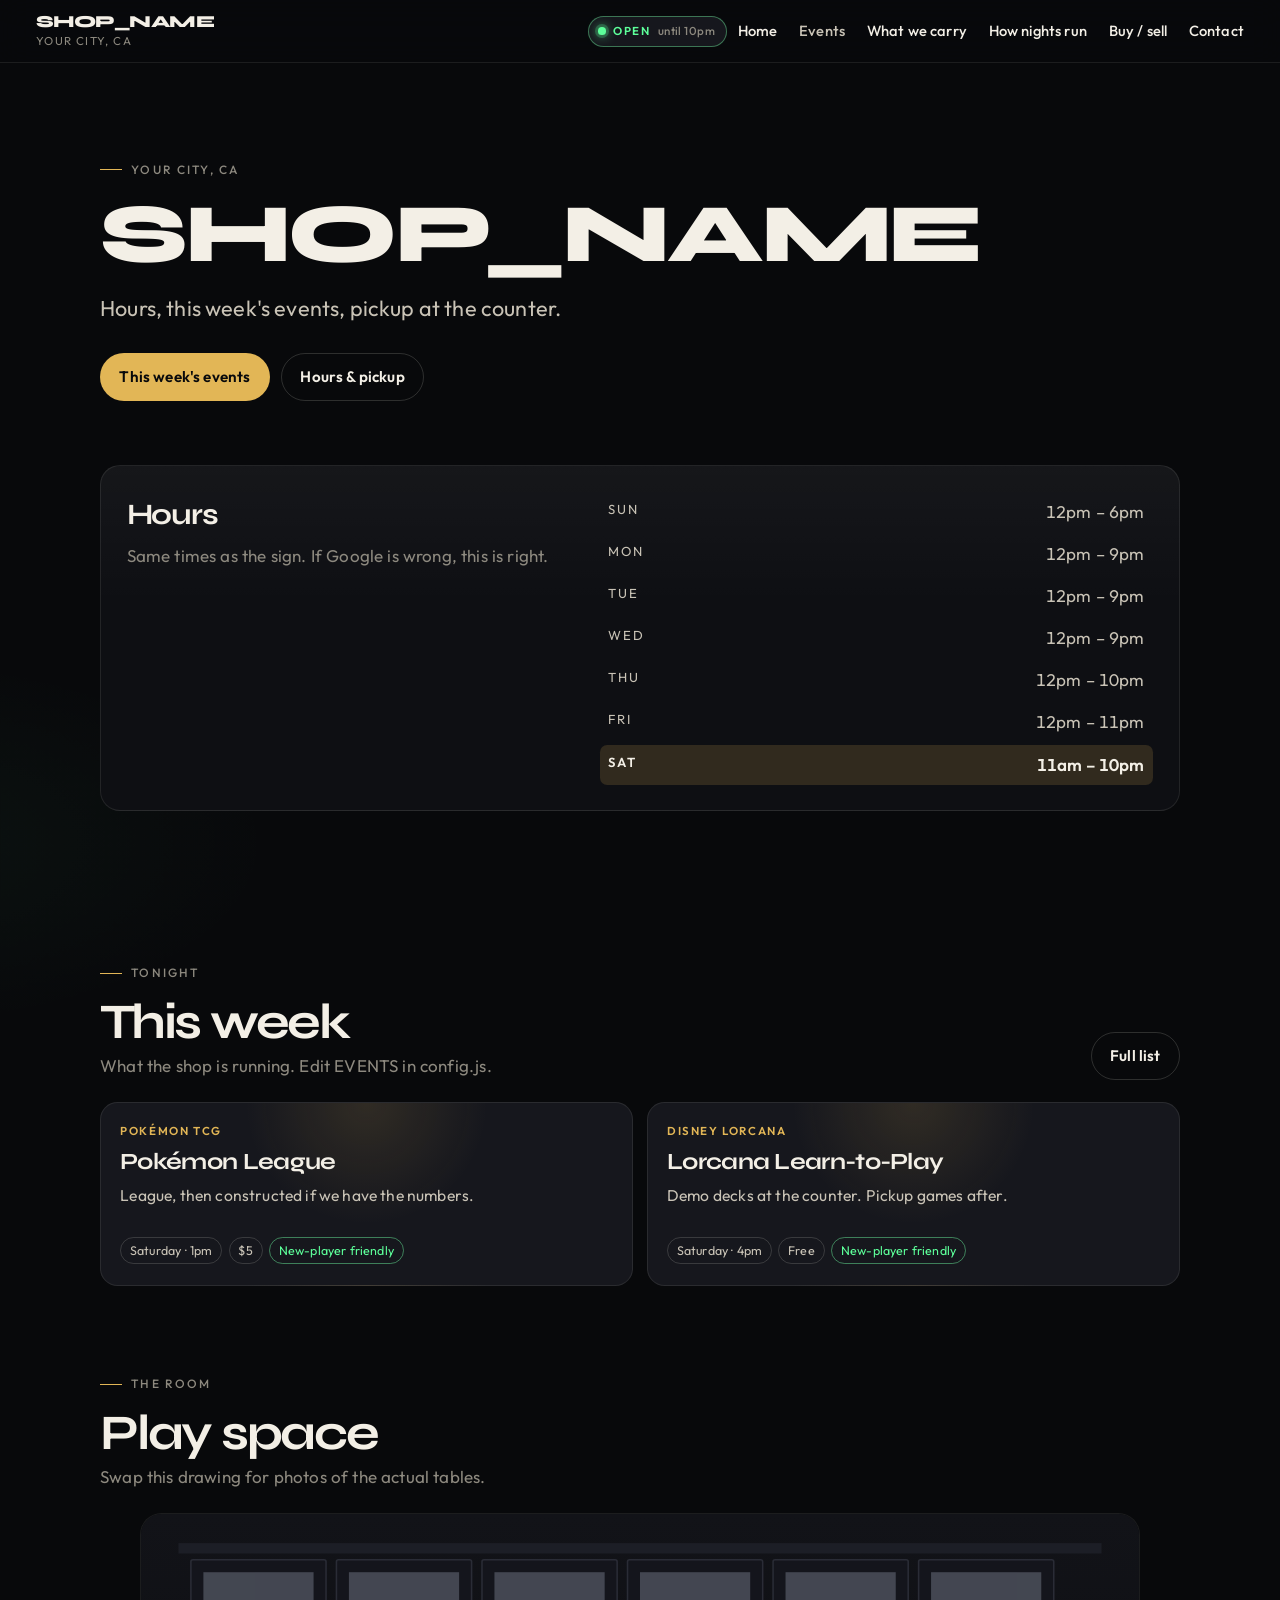
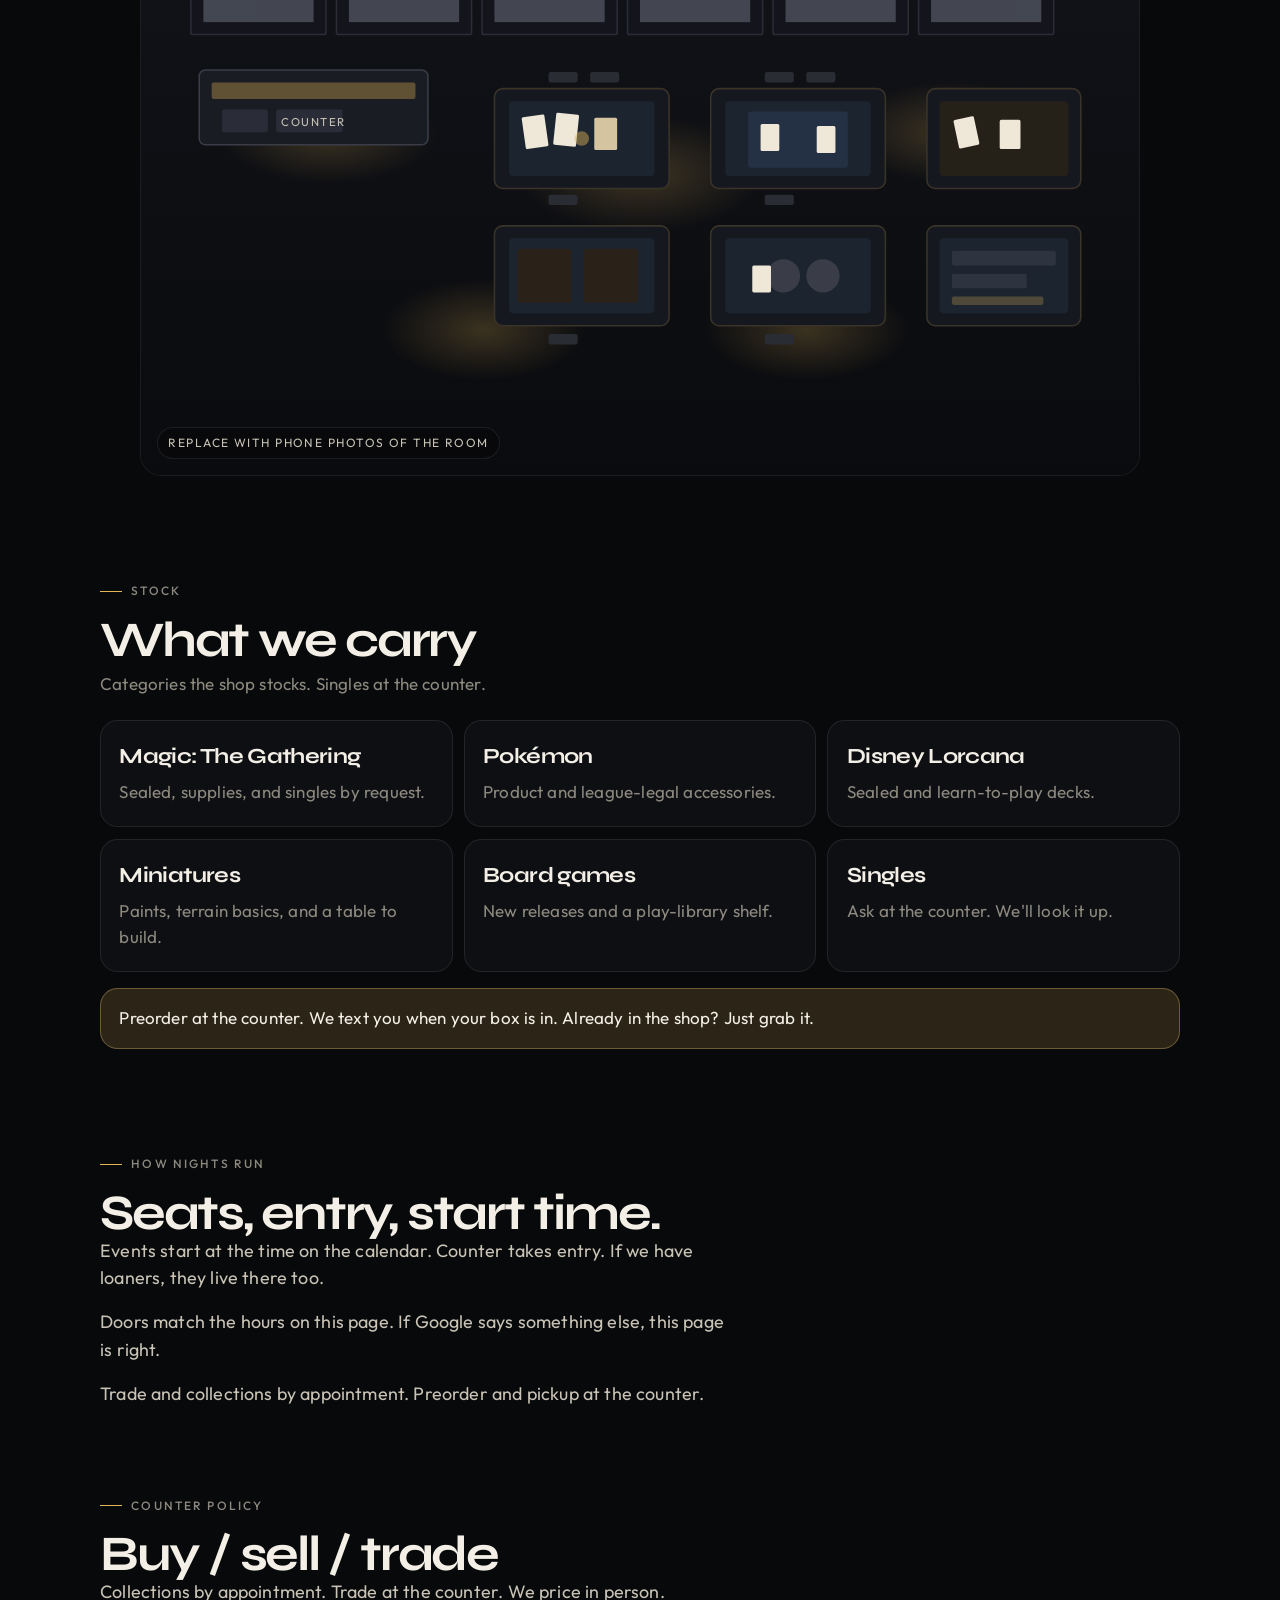
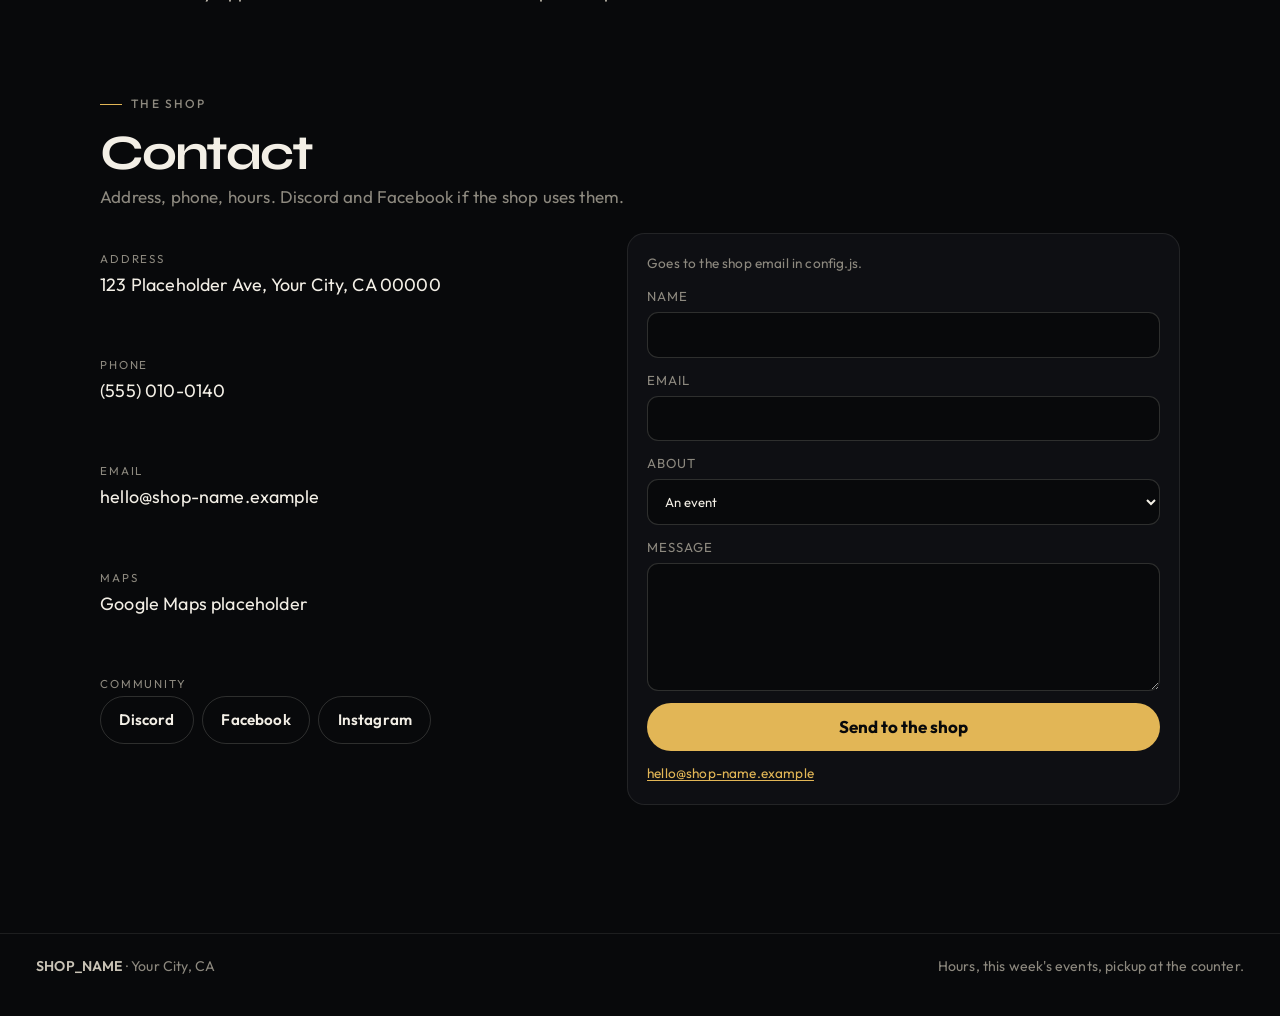
==== index.html @ a10a6f3a "Write the starter for the shop, not for players. Hours, calendar, counter, stock. Drop the welcome-t" ====
<!DOCTYPE html>
<html lang="en">
<head>
  <meta charset="utf-8">
  <meta name="viewport" content="width=device-width, initial-scale=1">
  <meta name="theme-color" content="#08090b">
  <meta name="color-scheme" content="dark">
  <title>SHOP_NAME · Your City, CA</title>
  <meta name="description" content="SHOP_NAME in Your City, CA. Hours, this week's events, pickup.">
  <meta property="og:title" content="SHOP_NAME — Your City, CA">
  <meta property="og:description" content="Hours, this week's events, pickup at the counter.">
  <link rel="icon" href="favicon.svg" type="image/svg+xml">
  <link rel="preconnect" href="https://fonts.googleapis.com">
  <link rel="preconnect" href="https://fonts.gstatic.com" crossorigin>
  <link href="https://fonts.googleapis.com/css2?family=Outfit:wght@400;500;600;700&family=Syne:wght@700;800&display=swap" rel="stylesheet">
  <link rel="stylesheet" href="styles.css">
</head>
<body>
  <a class="skip" href="#main">Skip to content</a>

  <header class="site-header">
    <a class="brand" href="index.html">
      <span class="brand-name" data-bind="SHOP_NAME">SHOP_NAME</span>
      <span class="brand-city" data-bind="CITY">Your City, CA</span>
    </a>
    <div class="header-tools">
      <span class="led" data-led role="status" aria-live="polite">
        <span class="led-dot" aria-hidden="true"></span>
        <span data-led-status>Hours</span>
        <span class="led-until" data-led-until></span>
      </span>
      <nav class="nav-desktop" data-nav aria-label="Primary">
        <a href="index.html">Home</a>
        <a href="events.html">Events</a>
        <a href="index.html#carry">What we carry</a>
        <a href="index.html#new">How nights run</a>
        <a href="index.html#trade">Buy / sell</a>
        <a href="index.html#contact">Contact</a>
      </nav>
      <button class="nav-toggle" type="button" data-nav-toggle aria-expanded="false" aria-controls="nav-drawer" aria-label="Open menu">
        <span></span><span></span><span></span>
      </button>
    </div>
  </header>

  <nav id="nav-drawer" class="nav-drawer" data-nav-drawer data-nav aria-label="Mobile">
    <a href="index.html">Home</a>
    <a href="events.html">Events</a>
    <a href="index.html#carry">What we carry</a>
    <a href="index.html#new">How nights run</a>
    <a href="index.html#trade">Buy / sell / trade</a>
    <a href="index.html#contact">Contact</a>
  </nav>

  <main id="main">
    <section class="hero">
      <p class="kicker"><span data-bind="CITY">Your City, CA</span></p>
      <h1 data-bind="SHOP_NAME">SHOP_NAME</h1>
      <p class="lede" data-bind="TAGLINE">Hours, this week's events, pickup at the counter.</p>
      <div class="hero-actions">
        <a class="btn btn-primary" href="events.html">This week's events</a>
        <a class="btn btn-ghost" href="#contact">Hours &amp; pickup</a>
      </div>
    </section>

    <section class="door" aria-labelledby="hours-heading">
      <div class="door-panel">
        <div>
          <h2 id="hours-heading">Hours</h2>
          <p>Same times as the sign. If Google is wrong, this is right.</p>
        </div>
        <ul class="hours-list" data-hours></ul>
      </div>
    </section>

    <section class="section" aria-labelledby="tonight-heading">
      <div class="section-head">
        <div>
          <p class="kicker" data-events-kicker>This week</p>
          <h2 id="tonight-heading">This week</h2>
          <p class="sub">What the shop is running. Edit EVENTS in config.js.</p>
        </div>
        <a class="btn btn-ghost" href="events.html">Full list</a>
      </div>
      <div class="cards" data-events-home><noscript><p class="empty-week">Turn on JavaScript to load hours, the OPEN light, and this week from config.js.</p></noscript></div>
    </section>

    <section class="section" aria-labelledby="room-heading">
      <div class="section-head">
        <div>
          <p class="kicker">The room</p>
          <h2 id="room-heading">Play space</h2>
          <p class="sub">Swap this drawing for photos of the actual tables.</p>
        </div>
      </div>
      <figure class="room">
        <svg viewBox="0 0 960 540" role="img" aria-labelledby="room-title room-desc">
          <title id="room-title">Play space — overhead of tables and the counter</title>
          <desc id="room-desc">A dark shop floor: a long counter, six play tables with mats, and warm ceiling cans. No people.</desc>
          <defs>
            <radialGradient id="can" cx="50%" cy="50%" r="50%">
              <stop offset="0%" stop-color="#e2b656" stop-opacity="0.22"/>
              <stop offset="70%" stop-color="#e2b656" stop-opacity="0"/>
            </radialGradient>
            <linearGradient id="floor" x1="0" y1="0" x2="0" y2="1">
              <stop offset="0%" stop-color="#121318"/>
              <stop offset="100%" stop-color="#0a0b0e"/>
            </linearGradient>
          </defs>
          <rect width="960" height="540" fill="url(#floor)"/>
          <!-- window wall -->
          <rect x="36" y="28" width="888" height="10" fill="#1c1e26"/>
          <g fill="#14151c" stroke="#2a2c36" stroke-width="1.5">
            <rect x="48" y="44" width="130" height="72" rx="2"/>
            <rect x="188" y="44" width="130" height="72" rx="2"/>
            <rect x="328" y="44" width="130" height="72" rx="2"/>
            <rect x="468" y="44" width="130" height="72" rx="2"/>
            <rect x="608" y="44" width="130" height="72" rx="2"/>
            <rect x="748" y="44" width="130" height="72" rx="2"/>
          </g>
          <g opacity="0.35">
            <rect x="60" y="56" width="106" height="48" fill="#9aa3b5"/>
            <rect x="200" y="56" width="106" height="48" fill="#9aa3b5"/>
            <rect x="340" y="56" width="106" height="48" fill="#9aa3b5"/>
            <rect x="480" y="56" width="106" height="48" fill="#9aa3b5"/>
            <rect x="620" y="56" width="106" height="48" fill="#9aa3b5"/>
            <rect x="760" y="56" width="106" height="48" fill="#9aa3b5"/>
          </g>
          <!-- ceiling cans -->
          <ellipse cx="180" cy="210" rx="150" ry="70" fill="url(#can)"/>
          <ellipse cx="480" cy="250" rx="170" ry="80" fill="url(#can)"/>
          <ellipse cx="780" cy="210" rx="150" ry="70" fill="url(#can)"/>
          <ellipse cx="330" cy="400" rx="140" ry="70" fill="url(#can)"/>
          <ellipse cx="640" cy="400" rx="140" ry="70" fill="url(#can)"/>
          <!-- counter -->
          <g>
            <rect x="56" y="150" width="220" height="72" rx="6" fill="#1a1c24" stroke="#3a3d48" stroke-width="1.5"/>
            <rect x="68" y="162" width="196" height="16" rx="2" fill="#e2b656" opacity="0.35"/>
            <rect x="78" y="188" width="44" height="22" rx="2" fill="#2a2d38"/>
            <rect x="130" y="188" width="64" height="22" rx="2" fill="#2a2d38"/>
            <text x="166" y="204" text-anchor="middle" fill="#c9c3b6" font-family="Outfit, sans-serif" font-size="11" letter-spacing="1.4">COUNTER</text>
          </g>
          <!-- tables -->
          <g id="tables">
            <g transform="translate(340,168)">
              <rect width="168" height="96" rx="8" fill="#161820" stroke="#3a3328" stroke-width="1.5"/>
              <rect x="14" y="12" width="140" height="72" rx="4" fill="#1c2430"/>
              <rect x="28" y="26" width="22" height="31" rx="1.5" fill="#efe8d8" transform="rotate(-8 39 41)"/>
              <rect x="58" y="24" width="22" height="31" rx="1.5" fill="#efe8d8" transform="rotate(6 69 39)"/>
              <rect x="96" y="28" width="22" height="31" rx="1.5" fill="#d4c4a0"/>
              <circle cx="84" cy="48" r="7" fill="#e2b656" opacity="0.45"/>
            </g>
            <g transform="translate(548,168)">
              <rect width="168" height="96" rx="8" fill="#161820" stroke="#3a3328" stroke-width="1.5"/>
              <rect x="14" y="12" width="140" height="72" rx="4" fill="#1c2430"/>
              <rect x="36" y="22" width="96" height="54" rx="3" fill="#243044"/>
              <rect x="48" y="34" width="18" height="26" rx="1.5" fill="#efe8d8"/>
              <rect x="102" y="36" width="18" height="26" rx="1.5" fill="#efe8d8"/>
            </g>
            <g transform="translate(756,168)">
              <rect width="148" height="96" rx="8" fill="#161820" stroke="#3a3328" stroke-width="1.5"/>
              <rect x="12" y="12" width="124" height="72" rx="4" fill="#252018"/>
              <rect x="28" y="28" width="20" height="28" rx="1.5" fill="#efe8d8" transform="rotate(-12 38 42)"/>
              <rect x="70" y="30" width="20" height="28" rx="1.5" fill="#efe8d8"/>
            </g>
            <g transform="translate(340,300)">
              <rect width="168" height="96" rx="8" fill="#161820" stroke="#3a3328" stroke-width="1.5"/>
              <rect x="14" y="12" width="140" height="72" rx="4" fill="#1c2430"/>
              <rect x="22" y="22" width="52" height="52" rx="3" fill="#2a2118"/>
              <rect x="86" y="22" width="52" height="52" rx="3" fill="#2a2118"/>
            </g>
            <g transform="translate(548,300)">
              <rect width="168" height="96" rx="8" fill="#161820" stroke="#3a3328" stroke-width="1.5"/>
              <rect x="14" y="12" width="140" height="72" rx="4" fill="#1c2430"/>
              <circle cx="70" cy="48" r="16" fill="#3a3d48"/>
              <circle cx="108" cy="48" r="16" fill="#3a3d48"/>
              <rect x="40" y="38" width="18" height="26" rx="1.5" fill="#efe8d8"/>
            </g>
            <g transform="translate(756,300)">
              <rect width="148" height="96" rx="8" fill="#161820" stroke="#3a3328" stroke-width="1.5"/>
              <rect x="12" y="12" width="124" height="72" rx="4" fill="#1c2430"/>
              <rect x="24" y="24" width="100" height="14" rx="2" fill="#2e3340"/>
              <rect x="24" y="46" width="72" height="14" rx="2" fill="#2e3340"/>
              <rect x="24" y="68" width="88" height="8" rx="2" fill="#e2b656" opacity="0.25"/>
            </g>
          </g>
          <!-- chairs as ticks -->
          <g fill="#2a2c34">
            <rect x="392" y="152" width="28" height="10" rx="2"/>
            <rect x="432" y="152" width="28" height="10" rx="2"/>
            <rect x="600" y="152" width="28" height="10" rx="2"/>
            <rect x="640" y="152" width="28" height="10" rx="2"/>
            <rect x="392" y="270" width="28" height="10" rx="2"/>
            <rect x="600" y="270" width="28" height="10" rx="2"/>
            <rect x="392" y="404" width="28" height="10" rx="2"/>
            <rect x="600" y="404" width="28" height="10" rx="2"/>
          </g>
        </svg>
        <figcaption class="room-caption">Replace with phone photos of the room</figcaption>
      </figure>
    </section>

    <section class="section" id="carry" aria-labelledby="carry-heading">
      <div class="section-head">
        <div>
          <p class="kicker">Stock</p>
          <h2 id="carry-heading">What we carry</h2>
          <p class="sub">Categories the shop stocks. Singles at the counter.</p>
        </div>
      </div>
      <div class="carry-grid" data-carry></div>
      <p class="note-banner" data-preorder></p>
    </section>

    <section class="section" id="new" aria-labelledby="new-heading" data-new-players>
      <p class="kicker" data-np-kicker>How nights run</p>
      <h2 id="new-heading" data-np-title>Seats, entry, start time.</h2>
      <div class="prose" data-np-body></div>
    </section>

    <section class="section" id="trade" aria-labelledby="trade-heading">
      <p class="kicker">Counter policy</p>
      <h2 id="trade-heading">Buy / sell / trade</h2>
      <div class="prose">
        <p data-policy></p>
      </div>
    </section>

    <section class="section" id="contact" aria-labelledby="contact-heading">
      <div class="section-head">
        <div>
          <p class="kicker">The shop</p>
          <h2 id="contact-heading">Contact</h2>
          <p class="sub">Address, phone, hours. Discord and Facebook if the shop uses them.</p>
        </div>
      </div>
      <div class="contact-grid">
        <dl class="vcard">
          <div>
            <dt>Address</dt>
            <dd>
              <a data-bind="ADDRESS" data-bind-href="MAPS_URL" href="https://www.google.com/maps/search/?api=1&query=Your+City+CA">123 Placeholder Ave, Your City, CA 00000</a>
            </dd>
          </div>
          <div>
            <dt>Phone</dt>
            <dd><a data-bind="PHONE" data-bind-href="PHONE" href="tel:+15550100140">(555) 010-0140</a></dd>
          </div>
          <div>
            <dt>Email</dt>
            <dd><a data-bind="EMAIL" data-bind-href="EMAIL" href="mailto:hello@shop-name.example">hello@shop-name.example</a></dd>
          </div>
          <div>
            <dt>Maps</dt>
            <dd><a data-bind-href="MAPS_URL" href="https://www.google.com/maps/search/?api=1&query=Your+City+CA">Google Maps placeholder</a></dd>
          </div>
          <div>
            <dt>Community</dt>
            <dd class="socials">
              <a class="btn btn-ghost" data-bind-href="DISCORD" href="https://discord.gg/your-invite">Discord</a>
              <a class="btn btn-ghost" data-bind-href="FACEBOOK" href="https://facebook.com/your-shop">Facebook</a>
              <a class="btn btn-ghost" data-bind-href="INSTAGRAM" href="https://instagram.com/your-shop">Instagram</a>
            </dd>
          </div>
        </dl>

        <form data-contact-form action="https://formsubmit.co/hello@shop-name.example" method="POST">
          <input type="hidden" name="_subject" value="Message for SHOP_NAME">
          <input type="hidden" name="_template" value="table">
          <input type="hidden" name="_captcha" value="false">
          <input type="hidden" name="_next" value="">
          <p class="form-hint">Goes to the shop email in config.js.</p>
          <label>
            Name
            <input type="text" name="name" autocomplete="name" required>
          </label>
          <label>
            Email
            <input type="email" name="email" autocomplete="email" required>
          </label>
          <label>
            About
            <select name="about">
              <option value="event">An event</option>
              <option value="pickup">Pickup / preorder</option>
              <option value="trade">Buy / sell / trade</option>
              <option value="other">Something else</option>
            </select>
          </label>
          <label>
            Message
            <textarea name="message" required></textarea>
          </label>
          <button type="submit">Send to the shop</button>
          <p class="form-hint"><a data-bind="EMAIL" data-bind-href="EMAIL" href="mailto:hello@shop-name.example">Or email directly</a></p>
        </form>
      </div>
    </section>
  </main>

  <footer class="site-footer">
    <span><strong data-bind="SHOP_NAME">SHOP_NAME</strong> · <span data-bind="CITY">Your City, CA</span></span>
    <span data-bind="TAGLINE">Hours, this week's events, pickup at the counter.</span>
  </footer>

  <script src="config.js"></script>
  <script src="effects.js"></script>
</body>
</html>
---- styles.css ----
/* SHOP_NAME starter — ink shop window, not a tavern, not a SaaS dashboard. */
:root {
  --ink: #08090b;
  --ink-2: #0e0f13;
  --ink-3: #16171d;
  --ink-4: #1e2028;
  --line: rgba(243, 239, 230, 0.09);
  --line-strong: rgba(243, 239, 230, 0.16);
  --paper: #f3efe6;
  --paper-dim: #c9c3b6;
  --muted: #8d897f;
  --brass: #e2b656;
  --brass-dim: rgba(226, 182, 86, 0.16);
  --open: #5dff9a;
  --closed: #ff6b6b;
  --space: clamp(1.15rem, 3.2vw, 2.25rem);
  --wide: 72rem;
  --radius: 1.1rem;
  --font-display: "Syne", "Avenir Next", "Segoe UI", sans-serif;
  --font-body: "Outfit", "Avenir Next", "Segoe UI", sans-serif;
  color-scheme: dark;
}

*,
*::before,
*::after { box-sizing: border-box; }

html {
  scroll-behavior: smooth;
  background: var(--ink);
  overflow-x: clip;
}

body {
  margin: 0;
  min-height: 100dvh;
  background:
    radial-gradient(1200px 500px at 80% -10%, rgba(226, 182, 86, 0.07), transparent 50%),
    radial-gradient(900px 420px at -10% 20%, rgba(93, 255, 154, 0.04), transparent 45%),
    var(--ink);
  color: var(--paper);
  font-family: var(--font-body);
  font-size: 1.0625rem;
  line-height: 1.55;
  letter-spacing: 0.01em;
  -webkit-font-smoothing: antialiased;
}

img, svg { max-width: 100%; display: block; }

a {
  color: var(--brass);
  text-underline-offset: 0.18em;
}

a:hover { color: var(--paper); }

:focus-visible {
  outline: 2px solid var(--brass);
  outline-offset: 3px;
}

.skip {
  position: absolute;
  left: 0.75rem;
  top: -4rem;
  z-index: 80;
  padding: 0.55rem 0.85rem;
  background: var(--brass);
  color: var(--ink);
  font-weight: 600;
  text-decoration: none;
  border-radius: 0.4rem;
}
.skip:focus { top: 0.75rem; }

/* —— chrome —— */
.site-header {
  position: sticky;
  top: 0;
  z-index: 40;
  display: flex;
  align-items: center;
  justify-content: space-between;
  gap: 0.75rem;
  padding: 0.7rem var(--space);
  background: color-mix(in srgb, var(--ink) 82%, transparent);
  backdrop-filter: blur(16px) saturate(1.2);
  border-bottom: 1px solid var(--line);
}

.brand {
  display: flex;
  flex-direction: column;
  gap: 0.05rem;
  text-decoration: none;
  color: var(--paper);
  min-width: 0;
}
.brand-name {
  font-family: var(--font-display);
  font-weight: 800;
  font-size: 1rem;
  letter-spacing: -0.03em;
  line-height: 1.1;
  white-space: nowrap;
  overflow: hidden;
  text-overflow: ellipsis;
  max-width: 46vw;
}
.brand-city {
  color: var(--muted);
  font-size: 0.72rem;
  letter-spacing: 0.12em;
  text-transform: uppercase;
}

.header-tools {
  display: flex;
  align-items: center;
  gap: 0.65rem;
}

.led {
  display: inline-flex;
  align-items: center;
  gap: 0.45rem;
  padding: 0.35rem 0.7rem 0.35rem 0.55rem;
  border: 1px solid var(--line-strong);
  border-radius: 999px;
  background: var(--ink-3);
  font-size: 0.72rem;
  font-weight: 600;
  letter-spacing: 0.14em;
  text-transform: uppercase;
  color: var(--paper-dim);
  white-space: nowrap;
}
.led-dot {
  width: 0.48rem;
  height: 0.48rem;
  border-radius: 50%;
  background: var(--muted);
  box-shadow: none;
}
.led.is-open { color: var(--open); border-color: color-mix(in srgb, var(--open) 35%, var(--line)); }
.led.is-open .led-dot {
  background: var(--open);
  box-shadow: 0 0 0 3px color-mix(in srgb, var(--open) 22%, transparent), 0 0 12px var(--open);
  animation: led-pulse 2.4s ease-in-out infinite;
}
@keyframes led-pulse {
  0%, 100% { opacity: 1; }
  50% { opacity: 0.55; }
}
.led.is-closed { color: var(--closed); }
.led.is-closed .led-dot {
  background: var(--closed);
  box-shadow: 0 0 0 3px color-mix(in srgb, var(--closed) 20%, transparent);
}
.led-until { color: var(--muted); letter-spacing: 0.04em; text-transform: none; font-weight: 500; }

.nav-toggle {
  width: 2.75rem;
  height: 2.75rem;
  border: 1px solid var(--line);
  border-radius: 0.7rem;
  background: var(--ink-3);
  color: var(--paper);
  cursor: pointer;
  display: flex;
  flex-direction: column;
  align-items: center;
  justify-content: center;
  gap: 5px;
}
.nav-toggle span {
  display: block;
  width: 1.1rem;
  height: 1.5px;
  background: currentColor;
}
.nav-toggle[aria-expanded="true"] span:nth-child(1) { transform: translateY(3.25px) rotate(45deg); }
.nav-toggle[aria-expanded="true"] span:nth-child(2) { opacity: 0; }
.nav-toggle[aria-expanded="true"] span:nth-child(3) { transform: translateY(-3.25px) rotate(-45deg); }
.nav-toggle span { transition: transform 0.2s ease, opacity 0.2s ease; }

.nav-drawer {
  position: fixed;
  inset: 0;
  z-index: 50;
  background: color-mix(in srgb, var(--ink) 96%, black);
  padding: 5.5rem var(--space) var(--space);
  display: none;
  flex-direction: column;
  gap: 0.15rem;
}
.nav-drawer.is-open { display: flex; }
.nav-drawer a {
  font-family: var(--font-display);
  font-size: clamp(1.8rem, 7vw, 3rem);
  font-weight: 800;
  letter-spacing: -0.04em;
  line-height: 1.15;
  color: var(--paper);
  text-decoration: none;
  padding: 0.35rem 0;
  min-height: 2.75rem;
}
.nav-drawer a[aria-current="page"],
.nav-drawer a:hover { color: var(--brass); }

.nav-desktop { display: none; }

@media (min-width: 920px) {
  .nav-toggle { display: none; }
  .nav-drawer { display: none !important; }
  .nav-desktop {
    display: flex;
    gap: 1.35rem;
    align-items: center;
  }
  .nav-desktop a {
    color: var(--paper-dim);
    text-decoration: none;
    font-size: 0.92rem;
    font-weight: 500;
    padding: 0.45rem 0;
    min-height: 2.5rem;
    display: inline-flex;
    align-items: center;
  }
  .nav-desktop a[aria-current="page"],
  .nav-desktop a:hover { color: var(--paper); }
  .brand-name { max-width: none; font-size: 1.05rem; }
}

/* —— layout —— */
main { padding-bottom: 4rem; }

.hero {
  padding: clamp(2.4rem, 8vw, 5.5rem) var(--space) clamp(2rem, 6vw, 4rem);
  max-width: var(--wide);
  margin: 0 auto;
}

.kicker {
  display: inline-flex;
  align-items: center;
  gap: 0.55rem;
  color: var(--muted);
  font-size: 0.75rem;
  letter-spacing: 0.18em;
  text-transform: uppercase;
  font-weight: 500;
  margin: 0 0 1rem;
}
.kicker::before {
  content: "";
  width: 1.4rem;
  height: 1px;
  background: var(--brass);
}

.hero h1 {
  font-family: var(--font-display);
  font-weight: 800;
  font-size: clamp(2.4rem, 8vw, 5.2rem);
  letter-spacing: -0.04em;
  line-height: 0.95;
  margin: 0 0 1.1rem;
  max-width: 100%;
  overflow-wrap: normal;
  word-break: keep-all;
  hyphens: none;
  text-wrap: balance;
}

.lede {
  max-width: 34rem;
  font-size: clamp(1.1rem, 2.4vw, 1.35rem);
  color: var(--paper-dim);
  margin: 0 0 1.75rem;
}

.hero-actions {
  display: flex;
  flex-wrap: wrap;
  gap: 0.7rem;
}

.btn {
  display: inline-flex;
  align-items: center;
  justify-content: center;
  min-height: 2.85rem;
  padding: 0.7rem 1.15rem;
  border-radius: 999px;
  text-decoration: none;
  font-weight: 600;
  font-size: 0.95rem;
  border: 1px solid transparent;
}
.btn-primary {
  background: var(--brass);
  color: var(--ink);
}
.btn-primary:hover { color: var(--ink); filter: brightness(1.06); }
.btn-ghost {
  background: transparent;
  color: var(--paper);
  border-color: var(--line-strong);
}
.btn-ghost:hover { border-color: var(--paper-dim); color: var(--paper); }

/* —— door hours —— */
.door {
  margin: 0 var(--space) clamp(2.5rem, 6vw, 4rem);
  max-width: var(--wide);
  margin-left: auto;
  margin-right: auto;
  padding: 0 var(--space);
}
.door-panel {
  border: 1px solid var(--line);
  border-radius: calc(var(--radius) + 0.15rem);
  background:
    linear-gradient(180deg, rgba(255,255,255,0.03), transparent 40%),
    var(--ink-2);
  padding: clamp(1.1rem, 3vw, 1.6rem);
  display: grid;
  gap: 1.25rem;
}
@media (min-width: 760px) {
  .door-panel { grid-template-columns: 0.9fr 1.1fr; align-items: start; }
}
.door h2 {
  font-family: var(--font-display);
  font-size: clamp(1.4rem, 3vw, 1.85rem);
  letter-spacing: -0.04em;
  margin: 0 0 0.35rem;
}
.door p { margin: 0; color: var(--muted); }

.hours-list {
  list-style: none;
  margin: 0;
  padding: 0;
  display: grid;
  gap: 0.15rem;
}
.hours-list li {
  display: flex;
  justify-content: space-between;
  gap: 1rem;
  padding: 0.42rem 0.55rem;
  border-radius: 0.45rem;
  font-variant-numeric: tabular-nums;
  color: var(--paper-dim);
}
.hours-list li.is-today {
  background: var(--brass-dim);
  color: var(--paper);
  font-weight: 600;
}
.hours-list .day {
  letter-spacing: 0.12em;
  text-transform: uppercase;
  font-size: 0.82rem;
}

/* —— sections —— */
.section {
  max-width: var(--wide);
  margin: 0 auto;
  padding: clamp(2.4rem, 7vw, 5rem) var(--space) 0;
}
.section-head {
  display: flex;
  flex-wrap: wrap;
  justify-content: space-between;
  align-items: end;
  gap: 0.8rem;
  margin-bottom: 1.4rem;
}
.section h2 {
  font-family: var(--font-display);
  font-size: clamp(1.85rem, 5vw, 3.1rem);
  letter-spacing: -0.045em;
  line-height: 0.95;
  margin: 0;
}
.section .sub {
  margin: 0.45rem 0 0;
  color: var(--muted);
  max-width: 36rem;
}

/* —— event cards —— */
.cards {
  display: grid;
  gap: 0.85rem;
}
@media (min-width: 700px) {
  .cards { grid-template-columns: repeat(2, 1fr); }
}
@media (min-width: 1080px) {
  .cards.cards-3 { grid-template-columns: repeat(3, 1fr); }
}

.card {
  --mx: 50%;
  --my: 0%;
  position: relative;
  isolation: isolate;
  background:
    radial-gradient(220px circle at var(--mx) var(--my), rgba(226, 182, 86, 0.13), transparent 55%),
    var(--ink-3);
  border: 1px solid var(--line);
  border-radius: var(--radius);
  padding: 1.2rem 1.2rem 1.3rem;
  min-height: 11.5rem;
  display: flex;
  flex-direction: column;
  gap: 0.55rem;
  text-decoration: none;
  color: inherit;
  transition: border-color 0.2s ease, transform 0.2s ease;
}
.card:hover { border-color: var(--line-strong); }
.card-game {
  font-size: 0.72rem;
  letter-spacing: 0.14em;
  text-transform: uppercase;
  color: var(--brass);
  font-weight: 600;
}
.card h3 {
  font-family: var(--font-display);
  font-size: 1.45rem;
  letter-spacing: -0.03em;
  line-height: 1.1;
  margin: 0;
}
.card p { margin: 0; color: var(--paper-dim); flex: 1; font-size: 0.98rem; }
.card-meta {
  display: flex;
  flex-wrap: wrap;
  gap: 0.4rem;
  margin-top: 0.35rem;
}
.pill {
  display: inline-flex;
  align-items: center;
  min-height: 1.7rem;
  padding: 0.15rem 0.55rem;
  border-radius: 999px;
  border: 1px solid var(--line-strong);
  font-size: 0.78rem;
  color: var(--paper-dim);
}
.pill-new {
  border-color: color-mix(in srgb, var(--open) 40%, var(--line));
  color: var(--open);
}

.empty-week {
  border: 1px dashed var(--line-strong);
  border-radius: var(--radius);
  padding: 1.4rem;
  color: var(--muted);
}

/* —— room / play space —— */
.room {
  margin-top: 0.4rem;
  border: 1px solid var(--line);
  border-radius: calc(var(--radius) + 0.25rem);
  overflow: hidden;
  background: #07080a;
  position: relative;
}
.room svg { width: 100%; height: auto; }
.room-caption {
  position: absolute;
  left: 1rem;
  bottom: 1rem;
  margin: 0;
  padding: 0.35rem 0.65rem;
  background: color-mix(in srgb, var(--ink) 75%, transparent);
  border: 1px solid var(--line);
  border-radius: 999px;
  font-size: 0.75rem;
  letter-spacing: 0.12em;
  text-transform: uppercase;
  color: var(--paper-dim);
}

/* —— carry —— */
.carry-grid {
  display: grid;
  gap: 0.7rem;
}
@media (min-width: 640px) {
  .carry-grid { grid-template-columns: repeat(2, 1fr); }
}
@media (min-width: 980px) {
  .carry-grid { grid-template-columns: repeat(3, 1fr); }
}
.carry-item {
  padding: 1.2rem 1.15rem 1.3rem;
  background: var(--ink-2);
  border: 1px solid var(--line);
  border-radius: var(--radius);
}
.carry-item h3 {
  font-family: var(--font-display);
  font-size: 1.35rem;
  letter-spacing: -0.03em;
  margin: 0 0 0.35rem;
}
.carry-item p { margin: 0; color: var(--muted); }
.note-banner {
  margin-top: 1rem;
  padding: 1rem 1.15rem;
  border-radius: var(--radius);
  background: var(--brass-dim);
  border: 1px solid color-mix(in srgb, var(--brass) 28%, var(--line));
  color: var(--paper);
}

/* —— prose blocks —— */
.prose {
  max-width: 40rem;
  font-size: 1.12rem;
  color: var(--paper-dim);
}
.prose p { margin: 0 0 1rem; }
.prose p:last-child { margin-bottom: 0; }

/* —— contact —— */
.contact-grid {
  display: grid;
  gap: 1.5rem;
}
@media (min-width: 860px) {
  .contact-grid { grid-template-columns: 1fr 1.1fr; }
}
.vcard {
  display: grid;
  gap: 0.85rem;
}
.vcard > div { min-width: 0; }
.vcard a { color: var(--paper); text-decoration: none; }
.vcard a:hover { color: var(--brass); }
.vcard dt {
  font-size: 0.72rem;
  letter-spacing: 0.16em;
  text-transform: uppercase;
  color: var(--muted);
  margin-bottom: 0.2rem;
}
.vcard dd { margin: 0; font-size: 1.12rem; }
.socials {
  display: flex;
  flex-wrap: wrap;
  gap: 0.5rem;
  margin-top: 0.3rem;
}

form {
  display: grid;
  gap: 0.75rem;
  padding: 1.2rem;
  border: 1px solid var(--line);
  border-radius: var(--radius);
  background: var(--ink-2);
}
label {
  display: grid;
  gap: 0.35rem;
  font-size: 0.82rem;
  letter-spacing: 0.08em;
  text-transform: uppercase;
  color: var(--muted);
}
input, textarea, select, button {
  font: inherit;
  letter-spacing: 0;
  text-transform: none;
}
input, textarea, select {
  width: 100%;
  min-height: 2.85rem;
  padding: 0.65rem 0.8rem;
  border-radius: 0.7rem;
  border: 1px solid var(--line-strong);
  background: var(--ink);
  color: var(--paper);
}
textarea { min-height: 8rem; resize: vertical; }
form button {
  cursor: pointer;
  min-height: 2.85rem;
  border: 0;
  border-radius: 999px;
  background: var(--brass);
  color: var(--ink);
  font-weight: 700;
  padding: 0.7rem 1.1rem;
}
form button:hover { filter: brightness(1.06); }
.form-hint { margin: 0; color: var(--muted); font-size: 0.85rem; }

.site-footer {
  margin-top: 4rem;
  padding: 1.4rem var(--space) 2.4rem;
  border-top: 1px solid var(--line);
  color: var(--muted);
  font-size: 0.88rem;
  display: flex;
  flex-wrap: wrap;
  justify-content: space-between;
  gap: 0.6rem;
}
.site-footer strong { color: var(--paper-dim); font-weight: 600; }

.page-hero {
  padding-top: clamp(2rem, 6vw, 3.4rem);
}

@media (prefers-reduced-motion: reduce) {
  html { scroll-behavior: auto; }
  .nav-toggle span { transition: none; }
  .card {
    background: var(--ink-3);
    transition: none;
  }
  .led.is-open .led-dot { box-shadow: 0 0 0 3px color-mix(in srgb, var(--open) 22%, transparent); animation: none; }
}

@media (max-width: 560px) {
  .led-until { display: none; }
}

@media (pointer: coarse) {
  .card { background: var(--ink-3); }
}
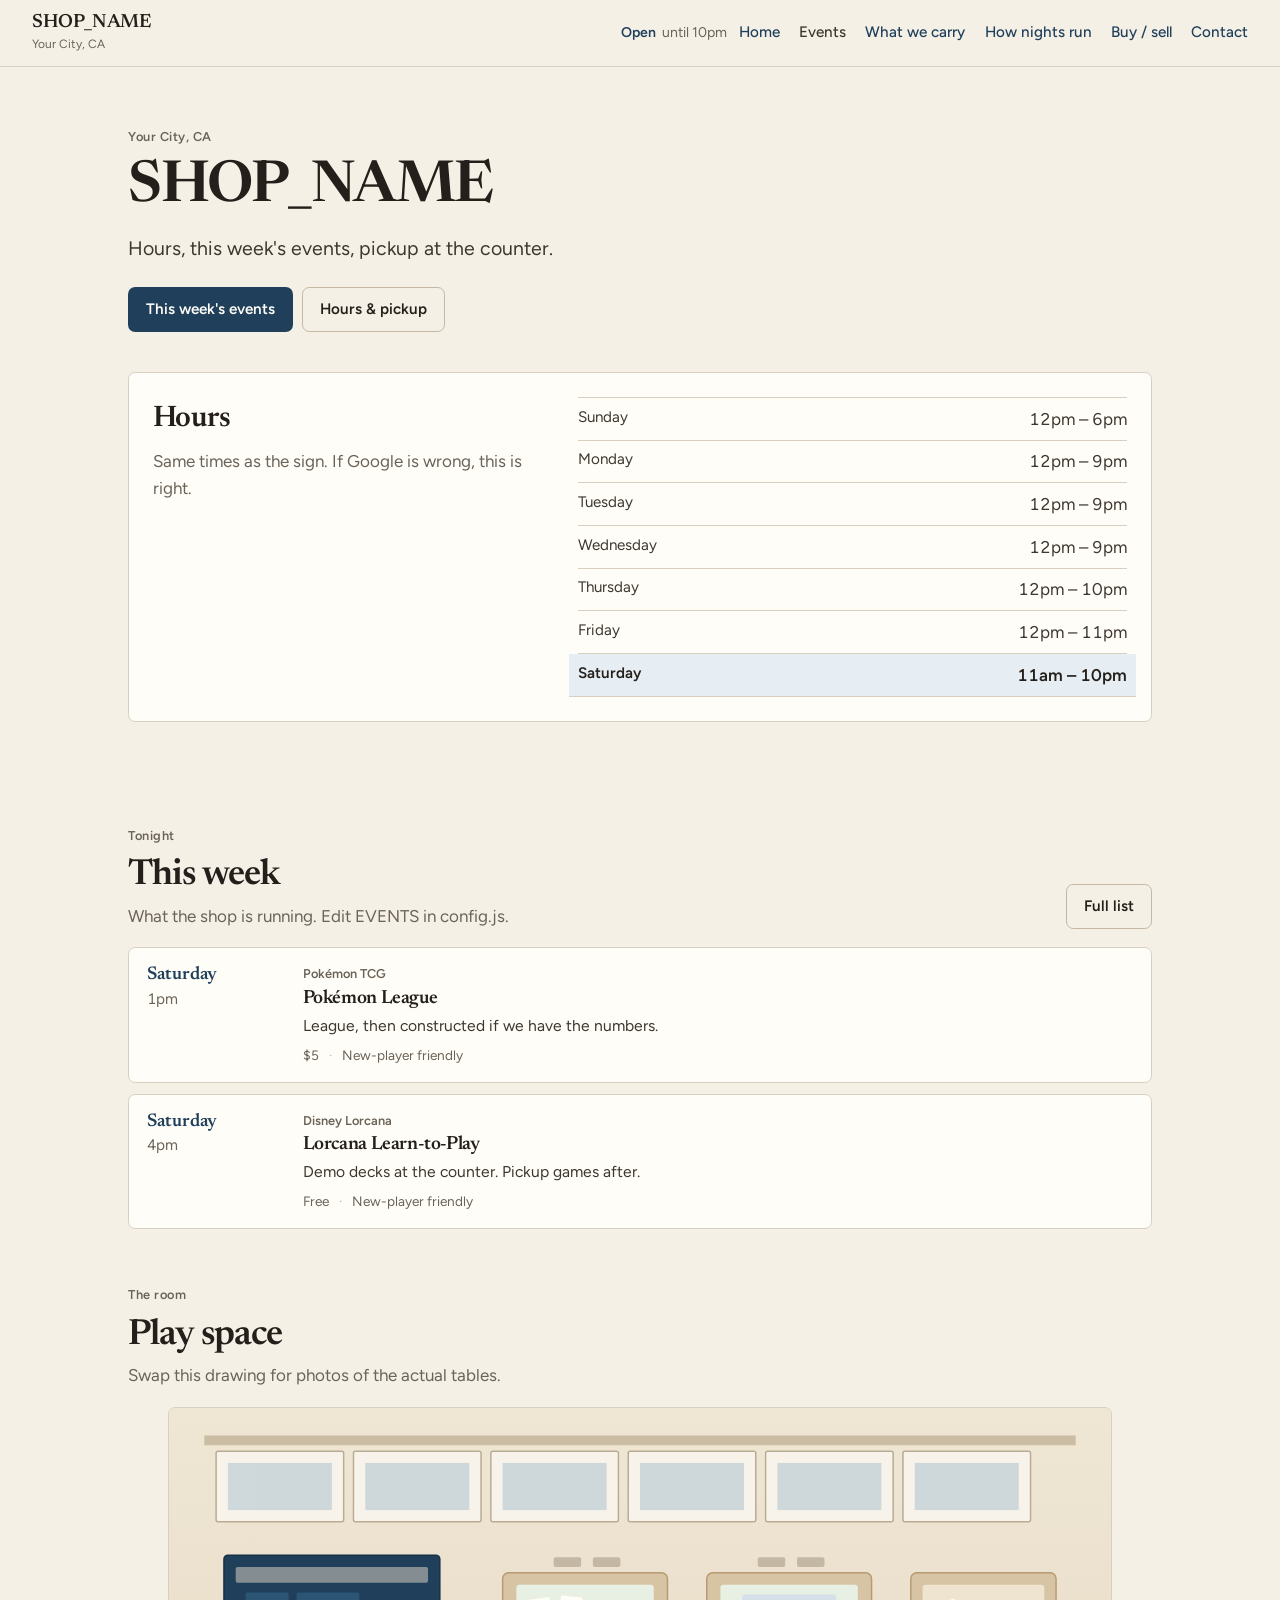
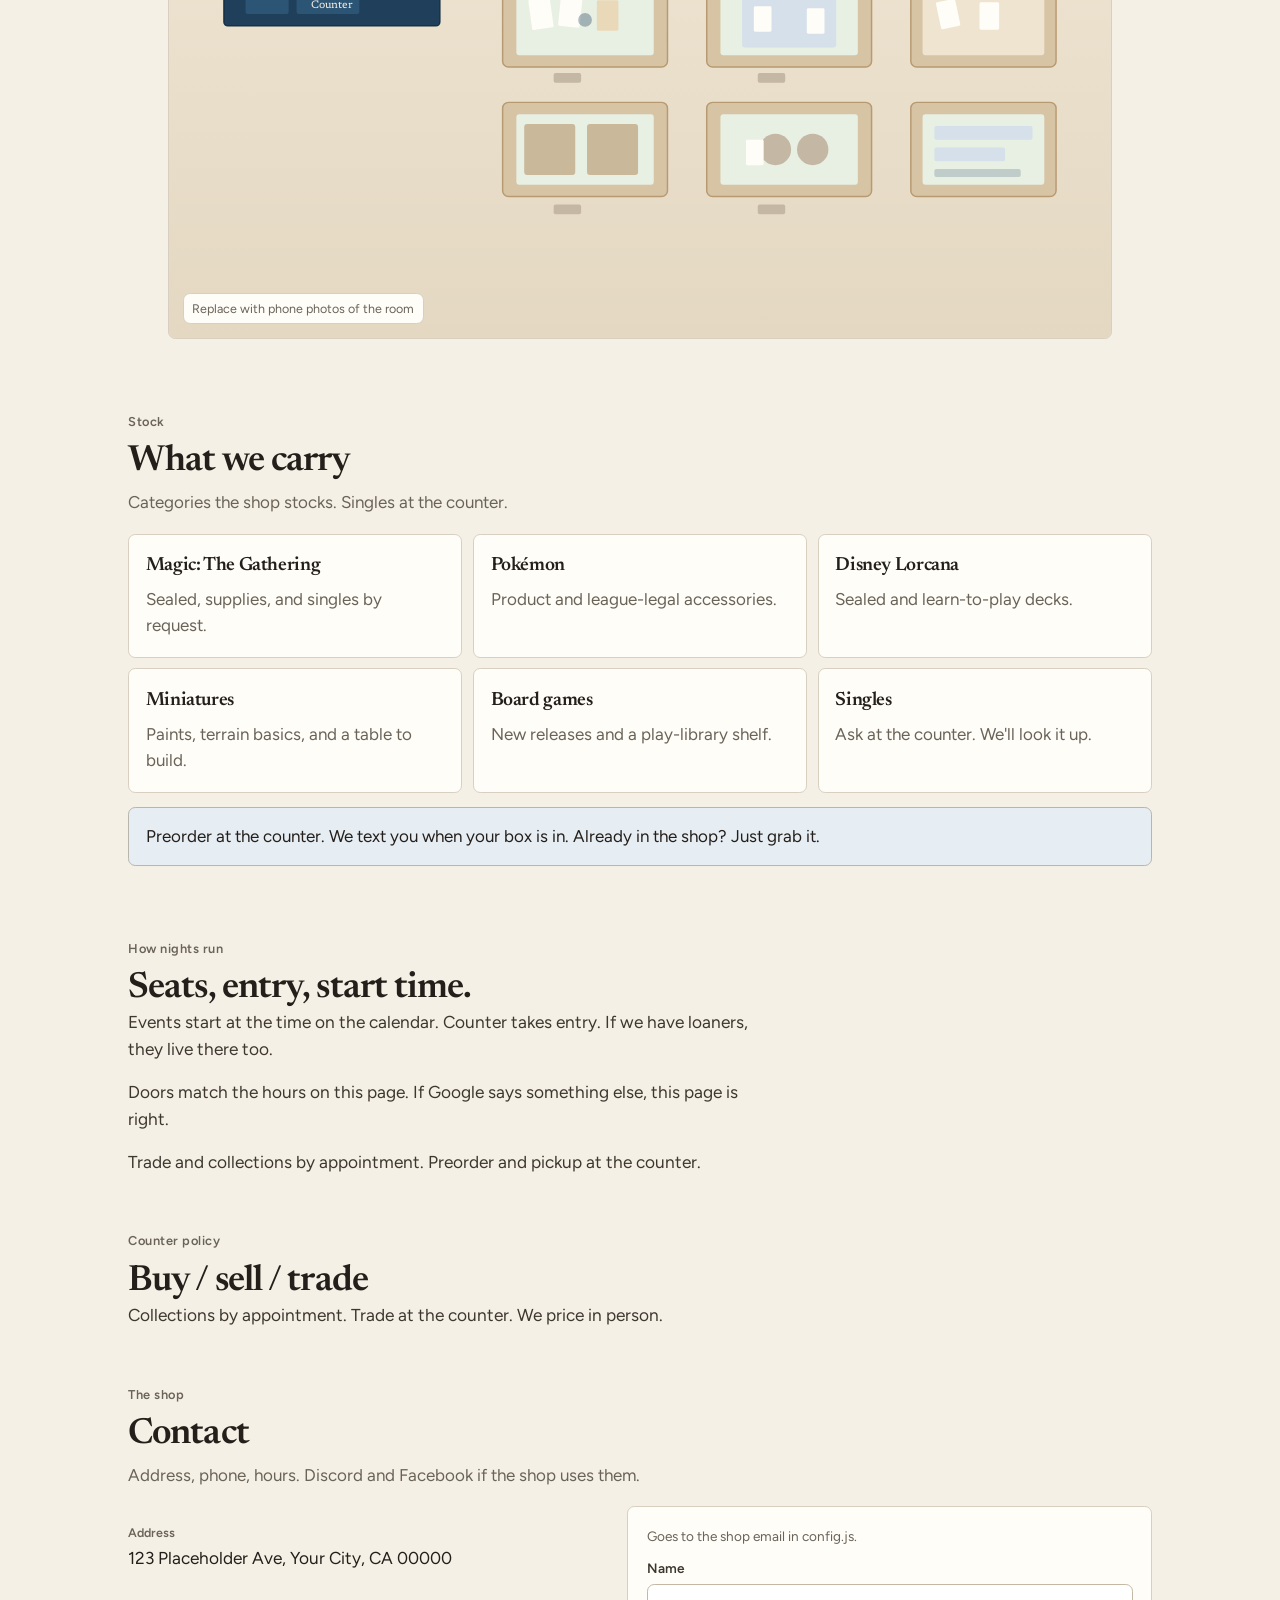
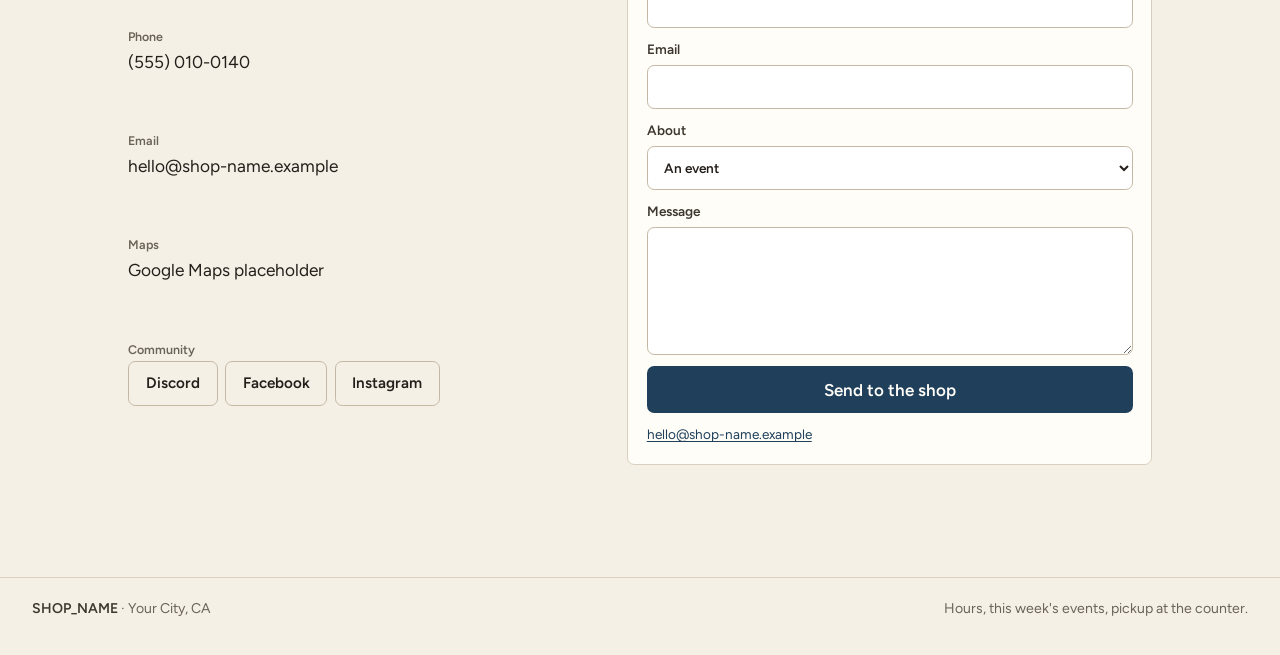
==== commit b26aaf55: "Restyle the shop starter as a light storefront. Paper, navy, Newsreader. Not the dark Open Tonight l" ====
--- a/index.html
+++ b/index.html
@@ -3,8 +3,8 @@
 <head>
   <meta charset="utf-8">
   <meta name="viewport" content="width=device-width, initial-scale=1">
-  <meta name="theme-color" content="#08090b">
-  <meta name="color-scheme" content="dark">
+  <meta name="theme-color" content="#f5f0e6">
+  <meta name="color-scheme" content="light">
   <title>SHOP_NAME · Your City, CA</title>
   <meta name="description" content="SHOP_NAME in Your City, CA. Hours, this week's events, pickup.">
   <meta property="og:title" content="SHOP_NAME — Your City, CA">
@@ -12,7 +12,7 @@
   <link rel="icon" href="favicon.svg" type="image/svg+xml">
   <link rel="preconnect" href="https://fonts.googleapis.com">
   <link rel="preconnect" href="https://fonts.gstatic.com" crossorigin>
-  <link href="https://fonts.googleapis.com/css2?family=Outfit:wght@400;500;600;700&family=Syne:wght@700;800&display=swap" rel="stylesheet">
+  <link href="https://fonts.googleapis.com/css2?family=Figtree:ital,wght@0,400;0,500;0,600;0,700;1,400&family=Newsreader:ital,opsz,wght@0,6..72,500;0,6..72,600;0,6..72,700;1,6..72,500&display=swap" rel="stylesheet">
   <link rel="stylesheet" href="styles.css">
 </head>
 <body>
@@ -24,11 +24,10 @@
       <span class="brand-city" data-bind="CITY">Your City, CA</span>
     </a>
     <div class="header-tools">
-      <span class="led" data-led role="status" aria-live="polite">
-        <span class="led-dot" aria-hidden="true"></span>
+      <p class="hours-status" data-led role="status" aria-live="polite">
         <span data-led-status>Hours</span>
-        <span class="led-until" data-led-until></span>
-      </span>
+        <span class="hours-until" data-led-until></span>
+      </p>
       <nav class="nav-desktop" data-nav aria-label="Primary">
         <a href="index.html">Home</a>
         <a href="events.html">Events</a>
@@ -63,8 +62,8 @@
       </div>
     </section>
 
-    <section class="door" aria-labelledby="hours-heading">
-      <div class="door-panel">
+    <section class="hours" aria-labelledby="hours-heading">
+      <div class="hours-panel">
         <div>
           <h2 id="hours-heading">Hours</h2>
           <p>Same times as the sign. If Google is wrong, this is right.</p>
@@ -82,7 +81,7 @@
         </div>
         <a class="btn btn-ghost" href="events.html">Full list</a>
       </div>
-      <div class="cards" data-events-home><noscript><p class="empty-week">Turn on JavaScript to load hours, the OPEN light, and this week from config.js.</p></noscript></div>
+      <div class="event-list" data-events-home><noscript><p class="empty-week">Turn on JavaScript to load hours and this week from config.js.</p></noscript></div>
     </section>
 
     <section class="section" aria-labelledby="room-heading">
@@ -96,21 +95,16 @@
       <figure class="room">
         <svg viewBox="0 0 960 540" role="img" aria-labelledby="room-title room-desc">
           <title id="room-title">Play space — overhead of tables and the counter</title>
-          <desc id="room-desc">A dark shop floor: a long counter, six play tables with mats, and warm ceiling cans. No people.</desc>
+          <desc id="room-desc">A light shop floor: a long counter, six play tables with mats, and windows. No people.</desc>
           <defs>
-            <radialGradient id="can" cx="50%" cy="50%" r="50%">
-              <stop offset="0%" stop-color="#e2b656" stop-opacity="0.22"/>
-              <stop offset="70%" stop-color="#e2b656" stop-opacity="0"/>
-            </radialGradient>
             <linearGradient id="floor" x1="0" y1="0" x2="0" y2="1">
-              <stop offset="0%" stop-color="#121318"/>
-              <stop offset="100%" stop-color="#0a0b0e"/>
+              <stop offset="0%" stop-color="#efe6d4"/>
+              <stop offset="100%" stop-color="#e4d8c2"/>
             </linearGradient>
           </defs>
           <rect width="960" height="540" fill="url(#floor)"/>
-          <!-- window wall -->
-          <rect x="36" y="28" width="888" height="10" fill="#1c1e26"/>
-          <g fill="#14151c" stroke="#2a2c36" stroke-width="1.5">
+          <rect x="36" y="28" width="888" height="10" fill="#cbbca4"/>
+          <g fill="#f7f3ea" stroke="#b9ab94" stroke-width="1.5">
             <rect x="48" y="44" width="130" height="72" rx="2"/>
             <rect x="188" y="44" width="130" height="72" rx="2"/>
             <rect x="328" y="44" width="130" height="72" rx="2"/>
@@ -118,74 +112,65 @@
             <rect x="608" y="44" width="130" height="72" rx="2"/>
             <rect x="748" y="44" width="130" height="72" rx="2"/>
           </g>
-          <g opacity="0.35">
-            <rect x="60" y="56" width="106" height="48" fill="#9aa3b5"/>
-            <rect x="200" y="56" width="106" height="48" fill="#9aa3b5"/>
-            <rect x="340" y="56" width="106" height="48" fill="#9aa3b5"/>
-            <rect x="480" y="56" width="106" height="48" fill="#9aa3b5"/>
-            <rect x="620" y="56" width="106" height="48" fill="#9aa3b5"/>
-            <rect x="760" y="56" width="106" height="48" fill="#9aa3b5"/>
-          </g>
-          <!-- ceiling cans -->
-          <ellipse cx="180" cy="210" rx="150" ry="70" fill="url(#can)"/>
-          <ellipse cx="480" cy="250" rx="170" ry="80" fill="url(#can)"/>
-          <ellipse cx="780" cy="210" rx="150" ry="70" fill="url(#can)"/>
-          <ellipse cx="330" cy="400" rx="140" ry="70" fill="url(#can)"/>
-          <ellipse cx="640" cy="400" rx="140" ry="70" fill="url(#can)"/>
-          <!-- counter -->
+          <g opacity="0.45">
+            <rect x="60" y="56" width="106" height="48" fill="#9eb6c8"/>
+            <rect x="200" y="56" width="106" height="48" fill="#9eb6c8"/>
+            <rect x="340" y="56" width="106" height="48" fill="#9eb6c8"/>
+            <rect x="480" y="56" width="106" height="48" fill="#9eb6c8"/>
+            <rect x="620" y="56" width="106" height="48" fill="#9eb6c8"/>
+            <rect x="760" y="56" width="106" height="48" fill="#9eb6c8"/>
+          </g>
           <g>
-            <rect x="56" y="150" width="220" height="72" rx="6" fill="#1a1c24" stroke="#3a3d48" stroke-width="1.5"/>
-            <rect x="68" y="162" width="196" height="16" rx="2" fill="#e2b656" opacity="0.35"/>
-            <rect x="78" y="188" width="44" height="22" rx="2" fill="#2a2d38"/>
-            <rect x="130" y="188" width="64" height="22" rx="2" fill="#2a2d38"/>
-            <text x="166" y="204" text-anchor="middle" fill="#c9c3b6" font-family="Outfit, sans-serif" font-size="11" letter-spacing="1.4">COUNTER</text>
-          </g>
-          <!-- tables -->
+            <rect x="56" y="150" width="220" height="72" rx="4" fill="#1f3f5b" stroke="#173044" stroke-width="1.5"/>
+            <rect x="68" y="162" width="196" height="16" rx="2" fill="#d8cfc0" opacity="0.55"/>
+            <rect x="78" y="188" width="44" height="22" rx="2" fill="#2c5474"/>
+            <rect x="130" y="188" width="64" height="22" rx="2" fill="#2c5474"/>
+            <text x="166" y="204" text-anchor="middle" fill="#f5f0e6" font-family="Newsreader, Palatino, serif" font-size="11">Counter</text>
+          </g>
           <g id="tables">
             <g transform="translate(340,168)">
-              <rect width="168" height="96" rx="8" fill="#161820" stroke="#3a3328" stroke-width="1.5"/>
-              <rect x="14" y="12" width="140" height="72" rx="4" fill="#1c2430"/>
-              <rect x="28" y="26" width="22" height="31" rx="1.5" fill="#efe8d8" transform="rotate(-8 39 41)"/>
-              <rect x="58" y="24" width="22" height="31" rx="1.5" fill="#efe8d8" transform="rotate(6 69 39)"/>
-              <rect x="96" y="28" width="22" height="31" rx="1.5" fill="#d4c4a0"/>
-              <circle cx="84" cy="48" r="7" fill="#e2b656" opacity="0.45"/>
+              <rect width="168" height="96" rx="6" fill="#d7c4a4" stroke="#b89a72" stroke-width="1.5"/>
+              <rect x="14" y="12" width="140" height="72" rx="3" fill="#e8f0e4"/>
+              <rect x="28" y="26" width="22" height="31" rx="1.5" fill="#fffdf8" transform="rotate(-8 39 41)"/>
+              <rect x="58" y="24" width="22" height="31" rx="1.5" fill="#fffdf8" transform="rotate(6 69 39)"/>
+              <rect x="96" y="28" width="22" height="31" rx="1.5" fill="#ead9b8"/>
+              <circle cx="84" cy="48" r="7" fill="#1f3f5b" opacity="0.35"/>
             </g>
             <g transform="translate(548,168)">
-              <rect width="168" height="96" rx="8" fill="#161820" stroke="#3a3328" stroke-width="1.5"/>
-              <rect x="14" y="12" width="140" height="72" rx="4" fill="#1c2430"/>
-              <rect x="36" y="22" width="96" height="54" rx="3" fill="#243044"/>
-              <rect x="48" y="34" width="18" height="26" rx="1.5" fill="#efe8d8"/>
-              <rect x="102" y="36" width="18" height="26" rx="1.5" fill="#efe8d8"/>
+              <rect width="168" height="96" rx="6" fill="#d7c4a4" stroke="#b89a72" stroke-width="1.5"/>
+              <rect x="14" y="12" width="140" height="72" rx="3" fill="#e8f0e4"/>
+              <rect x="36" y="22" width="96" height="54" rx="3" fill="#d5e0ea"/>
+              <rect x="48" y="34" width="18" height="26" rx="1.5" fill="#fffdf8"/>
+              <rect x="102" y="36" width="18" height="26" rx="1.5" fill="#fffdf8"/>
             </g>
             <g transform="translate(756,168)">
-              <rect width="148" height="96" rx="8" fill="#161820" stroke="#3a3328" stroke-width="1.5"/>
-              <rect x="12" y="12" width="124" height="72" rx="4" fill="#252018"/>
-              <rect x="28" y="28" width="20" height="28" rx="1.5" fill="#efe8d8" transform="rotate(-12 38 42)"/>
-              <rect x="70" y="30" width="20" height="28" rx="1.5" fill="#efe8d8"/>
+              <rect width="148" height="96" rx="6" fill="#d7c4a4" stroke="#b89a72" stroke-width="1.5"/>
+              <rect x="12" y="12" width="124" height="72" rx="3" fill="#efe4d0"/>
+              <rect x="28" y="28" width="20" height="28" rx="1.5" fill="#fffdf8" transform="rotate(-12 38 42)"/>
+              <rect x="70" y="30" width="20" height="28" rx="1.5" fill="#fffdf8"/>
             </g>
             <g transform="translate(340,300)">
-              <rect width="168" height="96" rx="8" fill="#161820" stroke="#3a3328" stroke-width="1.5"/>
-              <rect x="14" y="12" width="140" height="72" rx="4" fill="#1c2430"/>
-              <rect x="22" y="22" width="52" height="52" rx="3" fill="#2a2118"/>
-              <rect x="86" y="22" width="52" height="52" rx="3" fill="#2a2118"/>
+              <rect width="168" height="96" rx="6" fill="#d7c4a4" stroke="#b89a72" stroke-width="1.5"/>
+              <rect x="14" y="12" width="140" height="72" rx="3" fill="#e8f0e4"/>
+              <rect x="22" y="22" width="52" height="52" rx="3" fill="#c9b89a"/>
+              <rect x="86" y="22" width="52" height="52" rx="3" fill="#c9b89a"/>
             </g>
             <g transform="translate(548,300)">
-              <rect width="168" height="96" rx="8" fill="#161820" stroke="#3a3328" stroke-width="1.5"/>
-              <rect x="14" y="12" width="140" height="72" rx="4" fill="#1c2430"/>
-              <circle cx="70" cy="48" r="16" fill="#3a3d48"/>
-              <circle cx="108" cy="48" r="16" fill="#3a3d48"/>
-              <rect x="40" y="38" width="18" height="26" rx="1.5" fill="#efe8d8"/>
+              <rect width="168" height="96" rx="6" fill="#d7c4a4" stroke="#b89a72" stroke-width="1.5"/>
+              <rect x="14" y="12" width="140" height="72" rx="3" fill="#e8f0e4"/>
+              <circle cx="70" cy="48" r="16" fill="#c4b8a4"/>
+              <circle cx="108" cy="48" r="16" fill="#c4b8a4"/>
+              <rect x="40" y="38" width="18" height="26" rx="1.5" fill="#fffdf8"/>
             </g>
             <g transform="translate(756,300)">
-              <rect width="148" height="96" rx="8" fill="#161820" stroke="#3a3328" stroke-width="1.5"/>
-              <rect x="12" y="12" width="124" height="72" rx="4" fill="#1c2430"/>
-              <rect x="24" y="24" width="100" height="14" rx="2" fill="#2e3340"/>
-              <rect x="24" y="46" width="72" height="14" rx="2" fill="#2e3340"/>
-              <rect x="24" y="68" width="88" height="8" rx="2" fill="#e2b656" opacity="0.25"/>
-            </g>
-          </g>
-          <!-- chairs as ticks -->
-          <g fill="#2a2c34">
+              <rect width="148" height="96" rx="6" fill="#d7c4a4" stroke="#b89a72" stroke-width="1.5"/>
+              <rect x="12" y="12" width="124" height="72" rx="3" fill="#e8f0e4"/>
+              <rect x="24" y="24" width="100" height="14" rx="2" fill="#d5e0ea"/>
+              <rect x="24" y="46" width="72" height="14" rx="2" fill="#d5e0ea"/>
+              <rect x="24" y="68" width="88" height="8" rx="2" fill="#1f3f5b" opacity="0.2"/>
+            </g>
+          </g>
+          <g fill="#c4b8a4">
             <rect x="392" y="152" width="28" height="10" rx="2"/>
             <rect x="432" y="152" width="28" height="10" rx="2"/>
             <rect x="600" y="152" width="28" height="10" rx="2"/>
--- a/styles.css
+++ b/styles.css
@@ -1,24 +1,24 @@
-/* SHOP_NAME starter — ink shop window, not a tavern, not a SaaS dashboard. */
+/* LGS starter — light paper storefront. Serif shop sign, charcoal type, navy accent. */
 :root {
-  --ink: #08090b;
-  --ink-2: #0e0f13;
-  --ink-3: #16171d;
-  --ink-4: #1e2028;
-  --line: rgba(243, 239, 230, 0.09);
-  --line-strong: rgba(243, 239, 230, 0.16);
-  --paper: #f3efe6;
-  --paper-dim: #c9c3b6;
-  --muted: #8d897f;
-  --brass: #e2b656;
-  --brass-dim: rgba(226, 182, 86, 0.16);
-  --open: #5dff9a;
-  --closed: #ff6b6b;
-  --space: clamp(1.15rem, 3.2vw, 2.25rem);
-  --wide: 72rem;
-  --radius: 1.1rem;
-  --font-display: "Syne", "Avenir Next", "Segoe UI", sans-serif;
-  --font-body: "Outfit", "Avenir Next", "Segoe UI", sans-serif;
-  color-scheme: dark;
+  --paper: #f5f0e6;
+  --paper-2: #fffdf8;
+  --paper-3: #ebe4d6;
+  --ink: #241f1a;
+  --ink-soft: #3d372f;
+  --muted: #6a6358;
+  --line: #d8cfc0;
+  --line-strong: #c4b8a4;
+  --navy: #1f3f5b;
+  --navy-soft: #e6eef4;
+  --navy-mid: #2c5474;
+  --open-ink: #1f3f5b;
+  --closed-ink: #6a6358;
+  --space: clamp(1.1rem, 3.2vw, 2rem);
+  --wide: 68rem;
+  --radius: 0.45rem;
+  --font-display: "Newsreader", "Iowan Old Style", "Palatino Linotype", Palatino, serif;
+  --font-body: "Figtree", "Source Sans 3", "Segoe UI", sans-serif;
+  color-scheme: light;
 }
 
 *,
@@ -27,36 +27,32 @@
 
 html {
   scroll-behavior: smooth;
-  background: var(--ink);
+  background: var(--paper);
   overflow-x: clip;
 }
 
 body {
   margin: 0;
   min-height: 100dvh;
-  background:
-    radial-gradient(1200px 500px at 80% -10%, rgba(226, 182, 86, 0.07), transparent 50%),
-    radial-gradient(900px 420px at -10% 20%, rgba(93, 255, 154, 0.04), transparent 45%),
-    var(--ink);
-  color: var(--paper);
+  background: var(--paper);
+  color: var(--ink);
   font-family: var(--font-body);
   font-size: 1.0625rem;
   line-height: 1.55;
-  letter-spacing: 0.01em;
   -webkit-font-smoothing: antialiased;
 }
 
 img, svg { max-width: 100%; display: block; }
 
 a {
-  color: var(--brass);
+  color: var(--navy);
   text-underline-offset: 0.18em;
 }
 
-a:hover { color: var(--paper); }
+a:hover { color: var(--ink); }
 
 :focus-visible {
-  outline: 2px solid var(--brass);
+  outline: 2px solid var(--navy);
   outline-offset: 3px;
 }
 
@@ -66,11 +62,11 @@
   top: -4rem;
   z-index: 80;
   padding: 0.55rem 0.85rem;
-  background: var(--brass);
-  color: var(--ink);
+  background: var(--navy);
+  color: var(--paper-2);
   font-weight: 600;
   text-decoration: none;
-  border-radius: 0.4rem;
+  border-radius: var(--radius);
 }
 .skip:focus { top: 0.75rem; }
 
@@ -83,26 +79,25 @@
   align-items: center;
   justify-content: space-between;
   gap: 0.75rem;
-  padding: 0.7rem var(--space);
-  background: color-mix(in srgb, var(--ink) 82%, transparent);
-  backdrop-filter: blur(16px) saturate(1.2);
+  padding: 0.75rem var(--space);
+  background: var(--paper);
   border-bottom: 1px solid var(--line);
 }
 
 .brand {
   display: flex;
   flex-direction: column;
-  gap: 0.05rem;
+  gap: 0.08rem;
   text-decoration: none;
-  color: var(--paper);
+  color: var(--ink);
   min-width: 0;
 }
 .brand-name {
   font-family: var(--font-display);
-  font-weight: 800;
-  font-size: 1rem;
-  letter-spacing: -0.03em;
-  line-height: 1.1;
+  font-weight: 600;
+  font-size: 1.12rem;
+  letter-spacing: -0.02em;
+  line-height: 1.15;
   white-space: nowrap;
   overflow: hidden;
   text-overflow: ellipsis;
@@ -110,63 +105,38 @@
 }
 .brand-city {
   color: var(--muted);
-  font-size: 0.72rem;
-  letter-spacing: 0.12em;
-  text-transform: uppercase;
+  font-size: 0.75rem;
 }
 
 .header-tools {
   display: flex;
   align-items: center;
-  gap: 0.65rem;
-}
-
-.led {
+  gap: 0.75rem;
+}
+
+.hours-status {
+  margin: 0;
   display: inline-flex;
-  align-items: center;
-  gap: 0.45rem;
-  padding: 0.35rem 0.7rem 0.35rem 0.55rem;
-  border: 1px solid var(--line-strong);
-  border-radius: 999px;
-  background: var(--ink-3);
-  font-size: 0.72rem;
-  font-weight: 600;
-  letter-spacing: 0.14em;
-  text-transform: uppercase;
-  color: var(--paper-dim);
+  align-items: baseline;
+  gap: 0.4rem;
+  font-size: 0.88rem;
+  color: var(--ink-soft);
   white-space: nowrap;
 }
-.led-dot {
-  width: 0.48rem;
-  height: 0.48rem;
-  border-radius: 50%;
-  background: var(--muted);
-  box-shadow: none;
-}
-.led.is-open { color: var(--open); border-color: color-mix(in srgb, var(--open) 35%, var(--line)); }
-.led.is-open .led-dot {
-  background: var(--open);
-  box-shadow: 0 0 0 3px color-mix(in srgb, var(--open) 22%, transparent), 0 0 12px var(--open);
-  animation: led-pulse 2.4s ease-in-out infinite;
-}
-@keyframes led-pulse {
-  0%, 100% { opacity: 1; }
-  50% { opacity: 0.55; }
-}
-.led.is-closed { color: var(--closed); }
-.led.is-closed .led-dot {
-  background: var(--closed);
-  box-shadow: 0 0 0 3px color-mix(in srgb, var(--closed) 20%, transparent);
-}
-.led-until { color: var(--muted); letter-spacing: 0.04em; text-transform: none; font-weight: 500; }
+.hours-status.is-open { color: var(--open-ink); font-weight: 600; }
+.hours-status.is-closed { color: var(--closed-ink); font-weight: 500; }
+.hours-until {
+  color: var(--muted);
+  font-weight: 400;
+}
 
 .nav-toggle {
   width: 2.75rem;
   height: 2.75rem;
   border: 1px solid var(--line);
-  border-radius: 0.7rem;
-  background: var(--ink-3);
-  color: var(--paper);
+  border-radius: var(--radius);
+  background: var(--paper-2);
+  color: var(--ink);
   cursor: pointer;
   display: flex;
   flex-direction: column;
@@ -179,36 +149,36 @@
   width: 1.1rem;
   height: 1.5px;
   background: currentColor;
+  transition: transform 0.2s ease, opacity 0.2s ease;
 }
 .nav-toggle[aria-expanded="true"] span:nth-child(1) { transform: translateY(3.25px) rotate(45deg); }
 .nav-toggle[aria-expanded="true"] span:nth-child(2) { opacity: 0; }
 .nav-toggle[aria-expanded="true"] span:nth-child(3) { transform: translateY(-3.25px) rotate(-45deg); }
-.nav-toggle span { transition: transform 0.2s ease, opacity 0.2s ease; }
 
 .nav-drawer {
   position: fixed;
   inset: 0;
   z-index: 50;
-  background: color-mix(in srgb, var(--ink) 96%, black);
-  padding: 5.5rem var(--space) var(--space);
+  background: var(--paper);
+  padding: 5.25rem var(--space) var(--space);
   display: none;
   flex-direction: column;
   gap: 0.15rem;
 }
 .nav-drawer.is-open { display: flex; }
 .nav-drawer a {
-  font-family: var(--font-display);
-  font-size: clamp(1.8rem, 7vw, 3rem);
-  font-weight: 800;
-  letter-spacing: -0.04em;
-  line-height: 1.15;
-  color: var(--paper);
+  font-family: var(--font-body);
+  font-size: 1.2rem;
+  font-weight: 500;
+  line-height: 1.3;
+  color: var(--ink);
   text-decoration: none;
-  padding: 0.35rem 0;
+  padding: 0.7rem 0;
   min-height: 2.75rem;
+  border-bottom: 1px solid var(--line);
 }
 .nav-drawer a[aria-current="page"],
-.nav-drawer a:hover { color: var(--brass); }
+.nav-drawer a:hover { color: var(--navy); }
 
 .nav-desktop { display: none; }
 
@@ -217,13 +187,13 @@
   .nav-drawer { display: none !important; }
   .nav-desktop {
     display: flex;
-    gap: 1.35rem;
+    gap: 1.2rem;
     align-items: center;
   }
   .nav-desktop a {
-    color: var(--paper-dim);
+    color: var(--ink-soft);
     text-decoration: none;
-    font-size: 0.92rem;
+    font-size: 0.95rem;
     font-weight: 500;
     padding: 0.45rem 0;
     min-height: 2.5rem;
@@ -231,44 +201,34 @@
     align-items: center;
   }
   .nav-desktop a[aria-current="page"],
-  .nav-desktop a:hover { color: var(--paper); }
-  .brand-name { max-width: none; font-size: 1.05rem; }
+  .nav-desktop a:hover { color: var(--navy); }
+  .brand-name { max-width: none; font-size: 1.2rem; }
 }
 
 /* —— layout —— */
-main { padding-bottom: 4rem; }
+main { padding-bottom: 3.5rem; }
 
 .hero {
-  padding: clamp(2.4rem, 8vw, 5.5rem) var(--space) clamp(2rem, 6vw, 4rem);
+  padding: clamp(2rem, 6vw, 3.75rem) var(--space) clamp(1.5rem, 4vw, 2.5rem);
   max-width: var(--wide);
   margin: 0 auto;
 }
 
 .kicker {
-  display: inline-flex;
-  align-items: center;
-  gap: 0.55rem;
-  color: var(--muted);
-  font-size: 0.75rem;
-  letter-spacing: 0.18em;
-  text-transform: uppercase;
-  font-weight: 500;
-  margin: 0 0 1rem;
-}
-.kicker::before {
-  content: "";
-  width: 1.4rem;
-  height: 1px;
-  background: var(--brass);
+  color: var(--muted);
+  font-size: 0.8rem;
+  letter-spacing: 0.04em;
+  font-weight: 600;
+  margin: 0 0 0.65rem;
 }
 
 .hero h1 {
   font-family: var(--font-display);
-  font-weight: 800;
-  font-size: clamp(2.4rem, 8vw, 5.2rem);
-  letter-spacing: -0.04em;
-  line-height: 0.95;
-  margin: 0 0 1.1rem;
+  font-weight: 600;
+  font-size: clamp(2.15rem, 6.5vw, 3.6rem);
+  letter-spacing: -0.025em;
+  line-height: 1.08;
+  margin: 0 0 0.85rem;
   max-width: 100%;
   overflow-wrap: normal;
   word-break: keep-all;
@@ -277,103 +237,100 @@
 }
 
 .lede {
-  max-width: 34rem;
-  font-size: clamp(1.1rem, 2.4vw, 1.35rem);
-  color: var(--paper-dim);
-  margin: 0 0 1.75rem;
+  max-width: 36rem;
+  font-size: clamp(1.05rem, 2vw, 1.22rem);
+  color: var(--ink-soft);
+  margin: 0 0 1.5rem;
 }
 
 .hero-actions {
   display: flex;
   flex-wrap: wrap;
-  gap: 0.7rem;
+  gap: 0.6rem;
 }
 
 .btn {
   display: inline-flex;
   align-items: center;
   justify-content: center;
-  min-height: 2.85rem;
-  padding: 0.7rem 1.15rem;
-  border-radius: 999px;
+  min-height: 2.75rem;
+  padding: 0.6rem 1.05rem;
+  border-radius: var(--radius);
   text-decoration: none;
   font-weight: 600;
   font-size: 0.95rem;
   border: 1px solid transparent;
 }
 .btn-primary {
-  background: var(--brass);
-  color: var(--ink);
-}
-.btn-primary:hover { color: var(--ink); filter: brightness(1.06); }
+  background: var(--navy);
+  color: var(--paper-2);
+}
+.btn-primary:hover { color: var(--paper-2); background: var(--navy-mid); }
 .btn-ghost {
   background: transparent;
-  color: var(--paper);
+  color: var(--ink);
   border-color: var(--line-strong);
 }
-.btn-ghost:hover { border-color: var(--paper-dim); color: var(--paper); }
-
-/* —— door hours —— */
-.door {
-  margin: 0 var(--space) clamp(2.5rem, 6vw, 4rem);
+.btn-ghost:hover { border-color: var(--navy); color: var(--navy); }
+
+/* —— hours table —— */
+.hours {
+  margin: 0 auto clamp(2rem, 5vw, 3rem);
   max-width: var(--wide);
-  margin-left: auto;
-  margin-right: auto;
   padding: 0 var(--space);
 }
-.door-panel {
+.hours-panel {
+  background: var(--paper-2);
   border: 1px solid var(--line);
-  border-radius: calc(var(--radius) + 0.15rem);
-  background:
-    linear-gradient(180deg, rgba(255,255,255,0.03), transparent 40%),
-    var(--ink-2);
-  padding: clamp(1.1rem, 3vw, 1.6rem);
-  display: grid;
-  gap: 1.25rem;
+  border-radius: var(--radius);
+  padding: clamp(1.1rem, 3vw, 1.5rem);
+  display: grid;
+  gap: 1.15rem;
 }
 @media (min-width: 760px) {
-  .door-panel { grid-template-columns: 0.9fr 1.1fr; align-items: start; }
-}
-.door h2 {
+  .hours-panel { grid-template-columns: 0.85fr 1.15fr; align-items: start; }
+}
+.hours h2 {
   font-family: var(--font-display);
-  font-size: clamp(1.4rem, 3vw, 1.85rem);
-  letter-spacing: -0.04em;
+  font-size: clamp(1.45rem, 3vw, 1.85rem);
+  font-weight: 600;
+  letter-spacing: -0.02em;
   margin: 0 0 0.35rem;
 }
-.door p { margin: 0; color: var(--muted); }
+.hours p { margin: 0; color: var(--muted); }
 
 .hours-list {
   list-style: none;
   margin: 0;
   padding: 0;
-  display: grid;
-  gap: 0.15rem;
+  border-top: 1px solid var(--line);
 }
 .hours-list li {
   display: flex;
   justify-content: space-between;
   gap: 1rem;
-  padding: 0.42rem 0.55rem;
-  border-radius: 0.45rem;
+  padding: 0.48rem 0;
+  border-bottom: 1px solid var(--line);
   font-variant-numeric: tabular-nums;
-  color: var(--paper-dim);
+  color: var(--ink-soft);
 }
 .hours-list li.is-today {
-  background: var(--brass-dim);
-  color: var(--paper);
-  font-weight: 600;
+  color: var(--ink);
+  font-weight: 600;
+  background: var(--navy-soft);
+  margin: 0 -0.55rem;
+  padding-left: 0.55rem;
+  padding-right: 0.55rem;
 }
 .hours-list .day {
-  letter-spacing: 0.12em;
-  text-transform: uppercase;
-  font-size: 0.82rem;
+  font-size: 0.95rem;
 }
 
 /* —— sections —— */
 .section {
   max-width: var(--wide);
   margin: 0 auto;
-  padding: clamp(2.4rem, 7vw, 5rem) var(--space) 0;
+  padding: clamp(2rem, 6vw, 3.5rem) var(--space) 0;
 }
 .section-head {
   display: flex;
@@ -381,125 +338,134 @@
   justify-content: space-between;
   align-items: end;
   gap: 0.8rem;
-  margin-bottom: 1.4rem;
+  margin-bottom: 1.15rem;
 }
 .section h2 {
   font-family: var(--font-display);
-  font-size: clamp(1.85rem, 5vw, 3.1rem);
-  letter-spacing: -0.045em;
-  line-height: 0.95;
+  font-size: clamp(1.65rem, 4vw, 2.25rem);
+  font-weight: 600;
+  letter-spacing: -0.025em;
+  line-height: 1.12;
   margin: 0;
 }
 .section .sub {
-  margin: 0.45rem 0 0;
+  margin: 0.4rem 0 0;
   color: var(--muted);
   max-width: 36rem;
 }
 
-/* —— event cards —— */
-.cards {
-  display: grid;
-  gap: 0.85rem;
-}
-@media (min-width: 700px) {
-  .cards { grid-template-columns: repeat(2, 1fr); }
-}
-@media (min-width: 1080px) {
-  .cards.cards-3 { grid-template-columns: repeat(3, 1fr); }
-}
-
-.card {
-  --mx: 50%;
-  --my: 0%;
-  position: relative;
-  isolation: isolate;
-  background:
-    radial-gradient(220px circle at var(--mx) var(--my), rgba(226, 182, 86, 0.13), transparent 55%),
-    var(--ink-3);
+/* —— calendar list —— */
+.event-list {
+  display: grid;
+  gap: 0.65rem;
+}
+
+.event-row {
+  display: grid;
+  gap: 0.35rem 1.25rem;
+  background: var(--paper-2);
   border: 1px solid var(--line);
   border-radius: var(--radius);
-  padding: 1.2rem 1.2rem 1.3rem;
-  min-height: 11.5rem;
-  display: flex;
-  flex-direction: column;
-  gap: 0.55rem;
+  padding: 1rem 1.1rem;
   text-decoration: none;
   color: inherit;
-  transition: border-color 0.2s ease, transform 0.2s ease;
-}
-.card:hover { border-color: var(--line-strong); }
-.card-game {
-  font-size: 0.72rem;
-  letter-spacing: 0.14em;
-  text-transform: uppercase;
-  color: var(--brass);
-  font-weight: 600;
-}
-.card h3 {
+}
+@media (min-width: 640px) {
+  .event-row {
+    grid-template-columns: 8.5rem 1fr;
+    align-items: start;
+  }
+}
+a.event-row:hover {
+  border-color: var(--navy);
+  color: inherit;
+}
+
+.event-when {
+  display: flex;
+  flex-direction: column;
+  gap: 0.1rem;
+}
+.event-day {
   font-family: var(--font-display);
-  font-size: 1.45rem;
-  letter-spacing: -0.03em;
-  line-height: 1.1;
-  margin: 0;
-}
-.card p { margin: 0; color: var(--paper-dim); flex: 1; font-size: 0.98rem; }
-.card-meta {
+  font-weight: 600;
+  font-size: 1.15rem;
+  color: var(--navy);
+  line-height: 1.2;
+}
+.event-time {
+  font-variant-numeric: tabular-nums;
+  color: var(--muted);
+  font-size: 0.95rem;
+}
+
+.event-body h3 {
+  font-family: var(--font-display);
+  font-size: 1.2rem;
+  font-weight: 600;
+  letter-spacing: -0.02em;
+  line-height: 1.2;
+  margin: 0 0 0.25rem;
+}
+.event-game {
+  font-size: 0.8rem;
+  font-weight: 600;
+  color: var(--muted);
+  margin-bottom: 0.15rem;
+}
+.event-body p {
+  margin: 0 0 0.45rem;
+  color: var(--ink-soft);
+  font-size: 0.98rem;
+}
+.event-meta {
   display: flex;
   flex-wrap: wrap;
-  gap: 0.4rem;
-  margin-top: 0.35rem;
-}
-.pill {
-  display: inline-flex;
-  align-items: center;
-  min-height: 1.7rem;
-  padding: 0.15rem 0.55rem;
-  border-radius: 999px;
-  border: 1px solid var(--line-strong);
-  font-size: 0.78rem;
-  color: var(--paper-dim);
-}
-.pill-new {
-  border-color: color-mix(in srgb, var(--open) 40%, var(--line));
-  color: var(--open);
+  gap: 0.65rem;
+  font-size: 0.85rem;
+  color: var(--muted);
+}
+.event-meta span + span::before {
+  content: "·";
+  margin-right: 0.65rem;
+  color: var(--line-strong);
 }
 
 .empty-week {
   border: 1px dashed var(--line-strong);
   border-radius: var(--radius);
-  padding: 1.4rem;
-  color: var(--muted);
+  padding: 1.2rem;
+  color: var(--muted);
+  background: var(--paper-2);
 }
 
 /* —— room / play space —— */
 .room {
-  margin-top: 0.4rem;
+  margin-top: 0.35rem;
   border: 1px solid var(--line);
-  border-radius: calc(var(--radius) + 0.25rem);
+  border-radius: var(--radius);
   overflow: hidden;
-  background: #07080a;
+  background: var(--paper-3);
   position: relative;
 }
 .room svg { width: 100%; height: auto; }
 .room-caption {
   position: absolute;
-  left: 1rem;
-  bottom: 1rem;
+  left: 0.85rem;
+  bottom: 0.85rem;
   margin: 0;
-  padding: 0.35rem 0.65rem;
-  background: color-mix(in srgb, var(--ink) 75%, transparent);
+  padding: 0.3rem 0.55rem;
+  background: var(--paper-2);
   border: 1px solid var(--line);
-  border-radius: 999px;
-  font-size: 0.75rem;
-  letter-spacing: 0.12em;
-  text-transform: uppercase;
-  color: var(--paper-dim);
+  border-radius: var(--radius);
+  font-size: 0.78rem;
+  color: var(--muted);
 }
 
 /* —— carry —— */
 .carry-grid {
   display: grid;
-  gap: 0.7rem;
+  gap: 0.65rem;
 }
 @media (min-width: 640px) {
   .carry-grid { grid-template-columns: repeat(2, 1fr); }
@@ -508,32 +474,33 @@
   .carry-grid { grid-template-columns: repeat(3, 1fr); }
 }
 .carry-item {
-  padding: 1.2rem 1.15rem 1.3rem;
-  background: var(--ink-2);
+  padding: 1.05rem 1.05rem 1.15rem;
+  background: var(--paper-2);
   border: 1px solid var(--line);
   border-radius: var(--radius);
 }
 .carry-item h3 {
   font-family: var(--font-display);
-  font-size: 1.35rem;
-  letter-spacing: -0.03em;
-  margin: 0 0 0.35rem;
+  font-size: 1.2rem;
+  font-weight: 600;
+  letter-spacing: -0.02em;
+  margin: 0 0 0.3rem;
 }
 .carry-item p { margin: 0; color: var(--muted); }
 .note-banner {
-  margin-top: 1rem;
-  padding: 1rem 1.15rem;
-  border-radius: var(--radius);
-  background: var(--brass-dim);
-  border: 1px solid color-mix(in srgb, var(--brass) 28%, var(--line));
-  color: var(--paper);
+  margin-top: 0.9rem;
+  padding: 0.95rem 1.05rem;
+  border-radius: var(--radius);
+  background: var(--navy-soft);
+  border: 1px solid color-mix(in srgb, var(--navy) 18%, var(--line));
+  color: var(--ink);
 }
 
 /* —— prose blocks —— */
 .prose {
   max-width: 40rem;
-  font-size: 1.12rem;
-  color: var(--paper-dim);
+  font-size: 1.08rem;
+  color: var(--ink-soft);
 }
 .prose p { margin: 0 0 1rem; }
 .prose p:last-child { margin-bottom: 0; }
@@ -541,7 +508,7 @@
 /* —— contact —— */
 .contact-grid {
   display: grid;
-  gap: 1.5rem;
+  gap: 1.4rem;
 }
 @media (min-width: 860px) {
   .contact-grid { grid-template-columns: 1fr 1.1fr; }
@@ -551,70 +518,70 @@
   gap: 0.85rem;
 }
 .vcard > div { min-width: 0; }
-.vcard a { color: var(--paper); text-decoration: none; }
-.vcard a:hover { color: var(--brass); }
+.vcard a { color: var(--ink); text-decoration: none; }
+.vcard a:hover { color: var(--navy); }
 .vcard dt {
-  font-size: 0.72rem;
-  letter-spacing: 0.16em;
-  text-transform: uppercase;
-  color: var(--muted);
-  margin-bottom: 0.2rem;
-}
-.vcard dd { margin: 0; font-size: 1.12rem; }
+  font-size: 0.78rem;
+  font-weight: 600;
+  color: var(--muted);
+  margin-bottom: 0.15rem;
+}
+.vcard dd { margin: 0; font-size: 1.08rem; }
 .socials {
   display: flex;
   flex-wrap: wrap;
-  gap: 0.5rem;
-  margin-top: 0.3rem;
+  gap: 0.45rem;
+  margin-top: 0.25rem;
 }
 
 form {
   display: grid;
-  gap: 0.75rem;
-  padding: 1.2rem;
+  gap: 0.7rem;
+  padding: 1.15rem;
   border: 1px solid var(--line);
   border-radius: var(--radius);
-  background: var(--ink-2);
+  background: var(--paper-2);
 }
 label {
   display: grid;
-  gap: 0.35rem;
-  font-size: 0.82rem;
-  letter-spacing: 0.08em;
-  text-transform: uppercase;
-  color: var(--muted);
+  gap: 0.3rem;
+  font-size: 0.85rem;
+  font-weight: 600;
+  color: var(--ink-soft);
 }
 input, textarea, select, button {
   font: inherit;
-  letter-spacing: 0;
-  text-transform: none;
 }
 input, textarea, select {
   width: 100%;
-  min-height: 2.85rem;
-  padding: 0.65rem 0.8rem;
-  border-radius: 0.7rem;
+  min-height: 2.75rem;
+  padding: 0.6rem 0.75rem;
+  border-radius: var(--radius);
   border: 1px solid var(--line-strong);
-  background: var(--ink);
-  color: var(--paper);
+  background: #fff;
+  color: var(--ink);
+}
+input::placeholder,
+textarea::placeholder {
+  color: var(--muted);
 }
 textarea { min-height: 8rem; resize: vertical; }
 form button {
   cursor: pointer;
-  min-height: 2.85rem;
+  min-height: 2.75rem;
   border: 0;
-  border-radius: 999px;
-  background: var(--brass);
-  color: var(--ink);
-  font-weight: 700;
-  padding: 0.7rem 1.1rem;
-}
-form button:hover { filter: brightness(1.06); }
+  border-radius: var(--radius);
+  background: var(--navy);
+  color: var(--paper-2);
+  font-weight: 600;
+  padding: 0.65rem 1.05rem;
+}
+form button:hover { background: var(--navy-mid); }
 .form-hint { margin: 0; color: var(--muted); font-size: 0.85rem; }
 
 .site-footer {
-  margin-top: 4rem;
-  padding: 1.4rem var(--space) 2.4rem;
+  margin-top: 3.5rem;
+  padding: 1.25rem var(--space) 2.2rem;
   border-top: 1px solid var(--line);
   color: var(--muted);
   font-size: 0.88rem;
@@ -623,26 +590,17 @@
   justify-content: space-between;
   gap: 0.6rem;
 }
-.site-footer strong { color: var(--paper-dim); font-weight: 600; }
+.site-footer strong { color: var(--ink-soft); font-weight: 600; }
 
 .page-hero {
-  padding-top: clamp(2rem, 6vw, 3.4rem);
+  padding-top: clamp(1.75rem, 5vw, 2.8rem);
 }
 
 @media (prefers-reduced-motion: reduce) {
   html { scroll-behavior: auto; }
   .nav-toggle span { transition: none; }
-  .card {
-    background: var(--ink-3);
-    transition: none;
-  }
-  .led.is-open .led-dot { box-shadow: 0 0 0 3px color-mix(in srgb, var(--open) 22%, transparent); animation: none; }
 }
 
 @media (max-width: 560px) {
-  .led-until { display: none; }
-}
-
-@media (pointer: coarse) {
-  .card { background: var(--ink-3); }
-}
+  .hours-until { display: none; }
+}
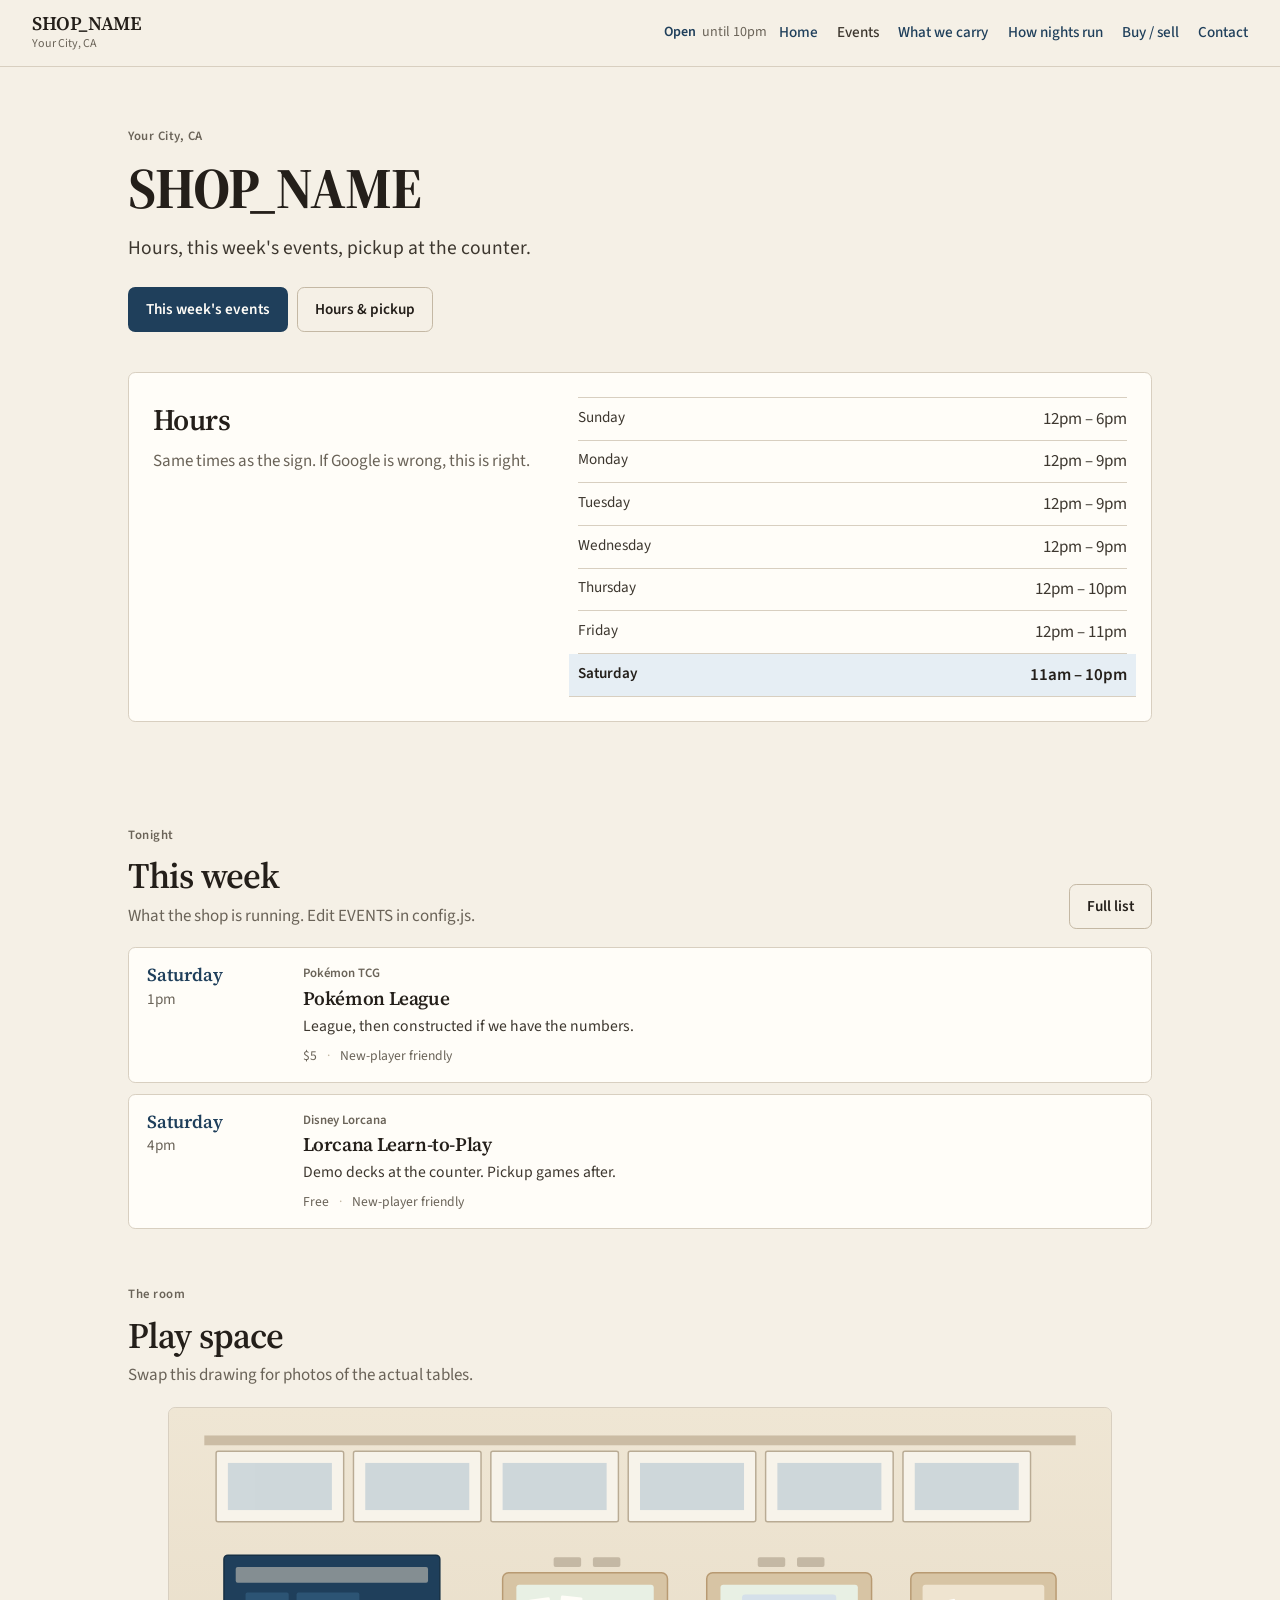
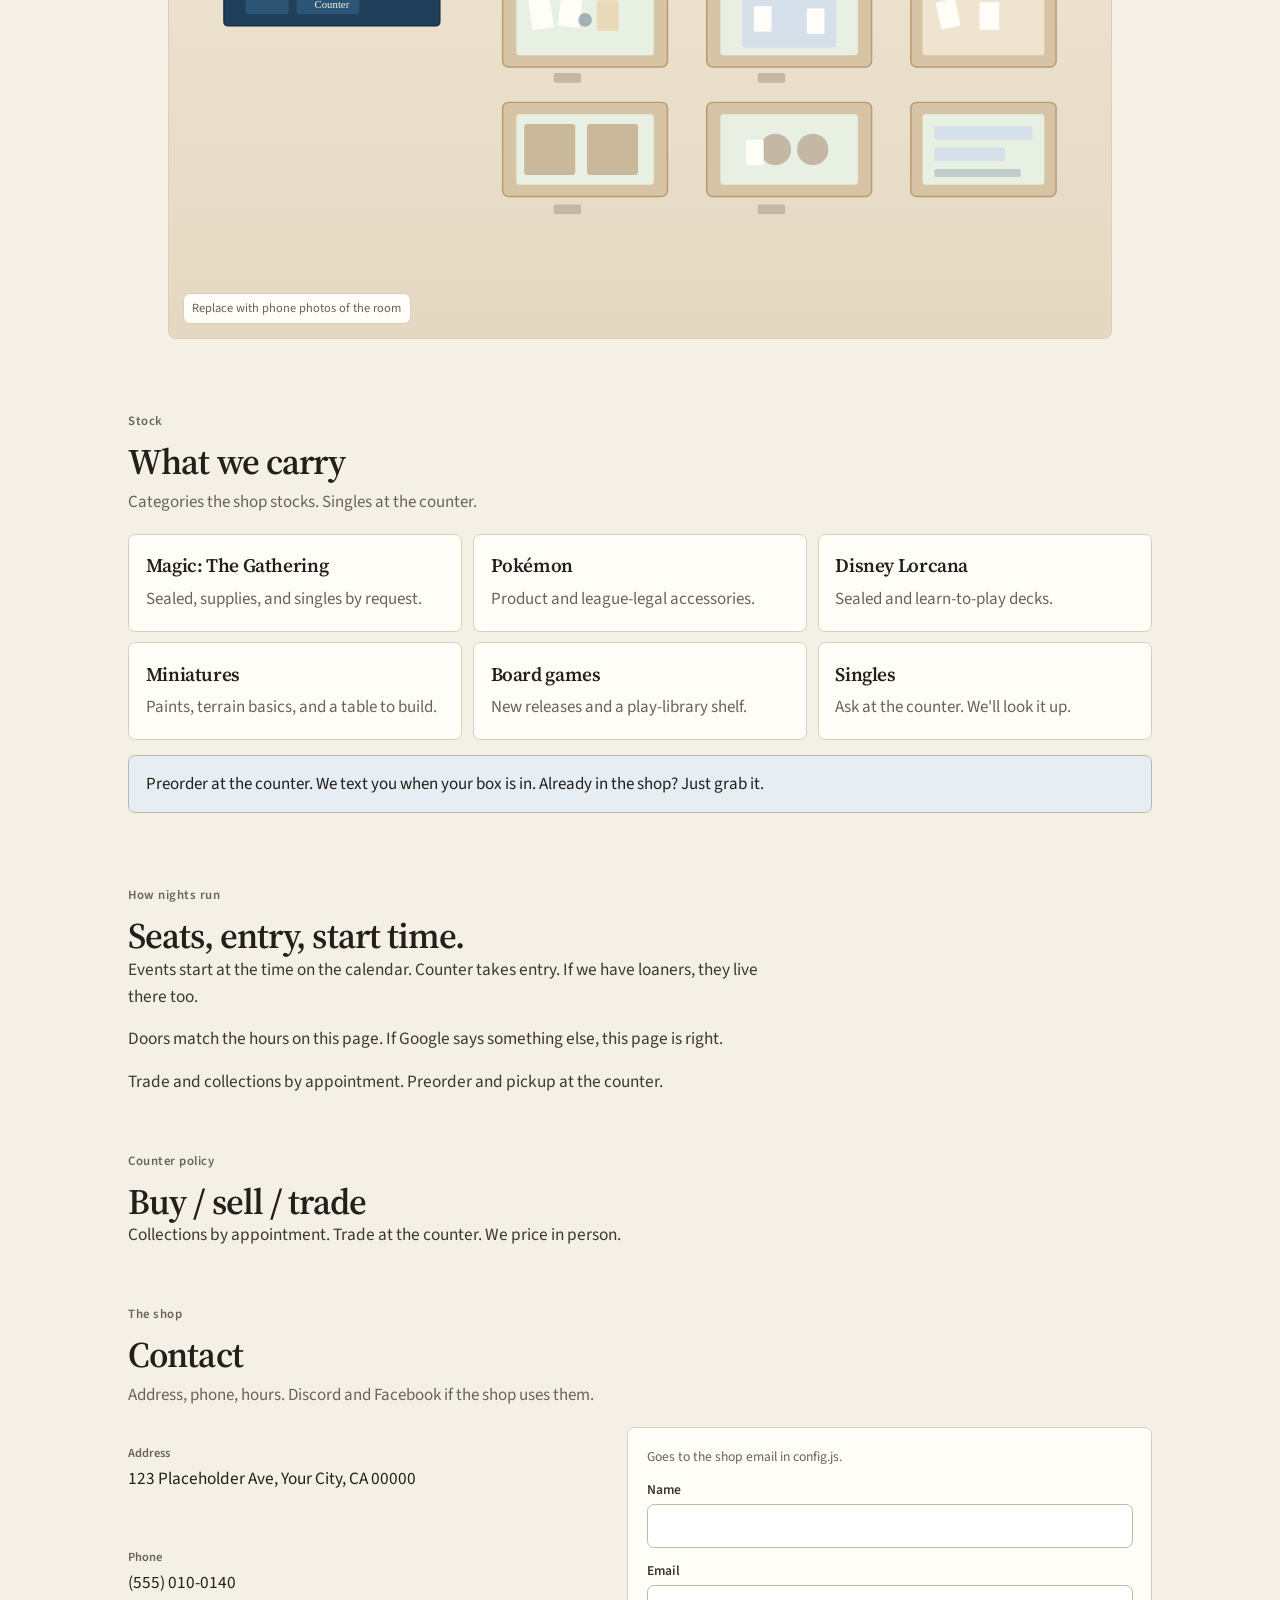
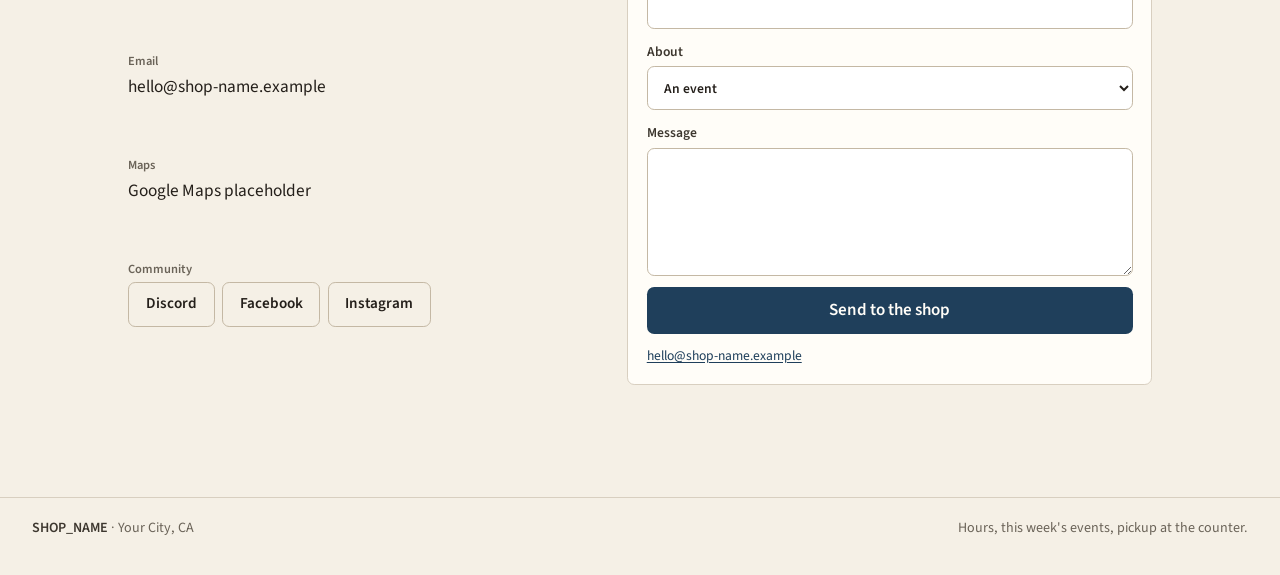
==== commit 1413bf9b: "Use Source Serif 4 and Source Sans 3 on the shop starter. Crisper screen type than Newsreader and Fi" ====
--- a/index.html
+++ b/index.html
@@ -12,7 +12,7 @@
   <link rel="icon" href="favicon.svg" type="image/svg+xml">
   <link rel="preconnect" href="https://fonts.googleapis.com">
   <link rel="preconnect" href="https://fonts.gstatic.com" crossorigin>
-  <link href="https://fonts.googleapis.com/css2?family=Figtree:ital,wght@0,400;0,500;0,600;0,700;1,400&family=Newsreader:ital,opsz,wght@0,6..72,500;0,6..72,600;0,6..72,700;1,6..72,500&display=swap" rel="stylesheet">
+  <link href="https://fonts.googleapis.com/css2?family=Source+Sans+3:ital,wght@0,400;0,500;0,600;0,700;1,400&family=Source+Serif+4:ital,opsz,wght@0,8..60,600;0,8..60,700;1,8..60,600&display=swap" rel="stylesheet">
   <link rel="stylesheet" href="styles.css">
 </head>
 <body>
--- a/styles.css
+++ b/styles.css
@@ -16,8 +16,8 @@
   --space: clamp(1.1rem, 3.2vw, 2rem);
   --wide: 68rem;
   --radius: 0.45rem;
-  --font-display: "Newsreader", "Iowan Old Style", "Palatino Linotype", Palatino, serif;
-  --font-body: "Figtree", "Source Sans 3", "Segoe UI", sans-serif;
+  --font-display: "Source Serif 4", "Iowan Old Style", "Palatino Linotype", Palatino, serif;
+  --font-body: "Source Sans 3", "Segoe UI", system-ui, sans-serif;
   color-scheme: light;
 }
 
@@ -39,7 +39,9 @@
   font-family: var(--font-body);
   font-size: 1.0625rem;
   line-height: 1.55;
-  -webkit-font-smoothing: antialiased;
+  font-optical-sizing: auto;
+  -webkit-font-smoothing: auto;
+  -moz-osx-font-smoothing: auto;
 }
 
 img, svg { max-width: 100%; display: block; }
@@ -224,9 +226,9 @@
 
 .hero h1 {
   font-family: var(--font-display);
-  font-weight: 600;
+  font-weight: 700;
   font-size: clamp(2.15rem, 6.5vw, 3.6rem);
-  letter-spacing: -0.025em;
+  letter-spacing: -0.02em;
   line-height: 1.08;
   margin: 0 0 0.85rem;
   max-width: 100%;
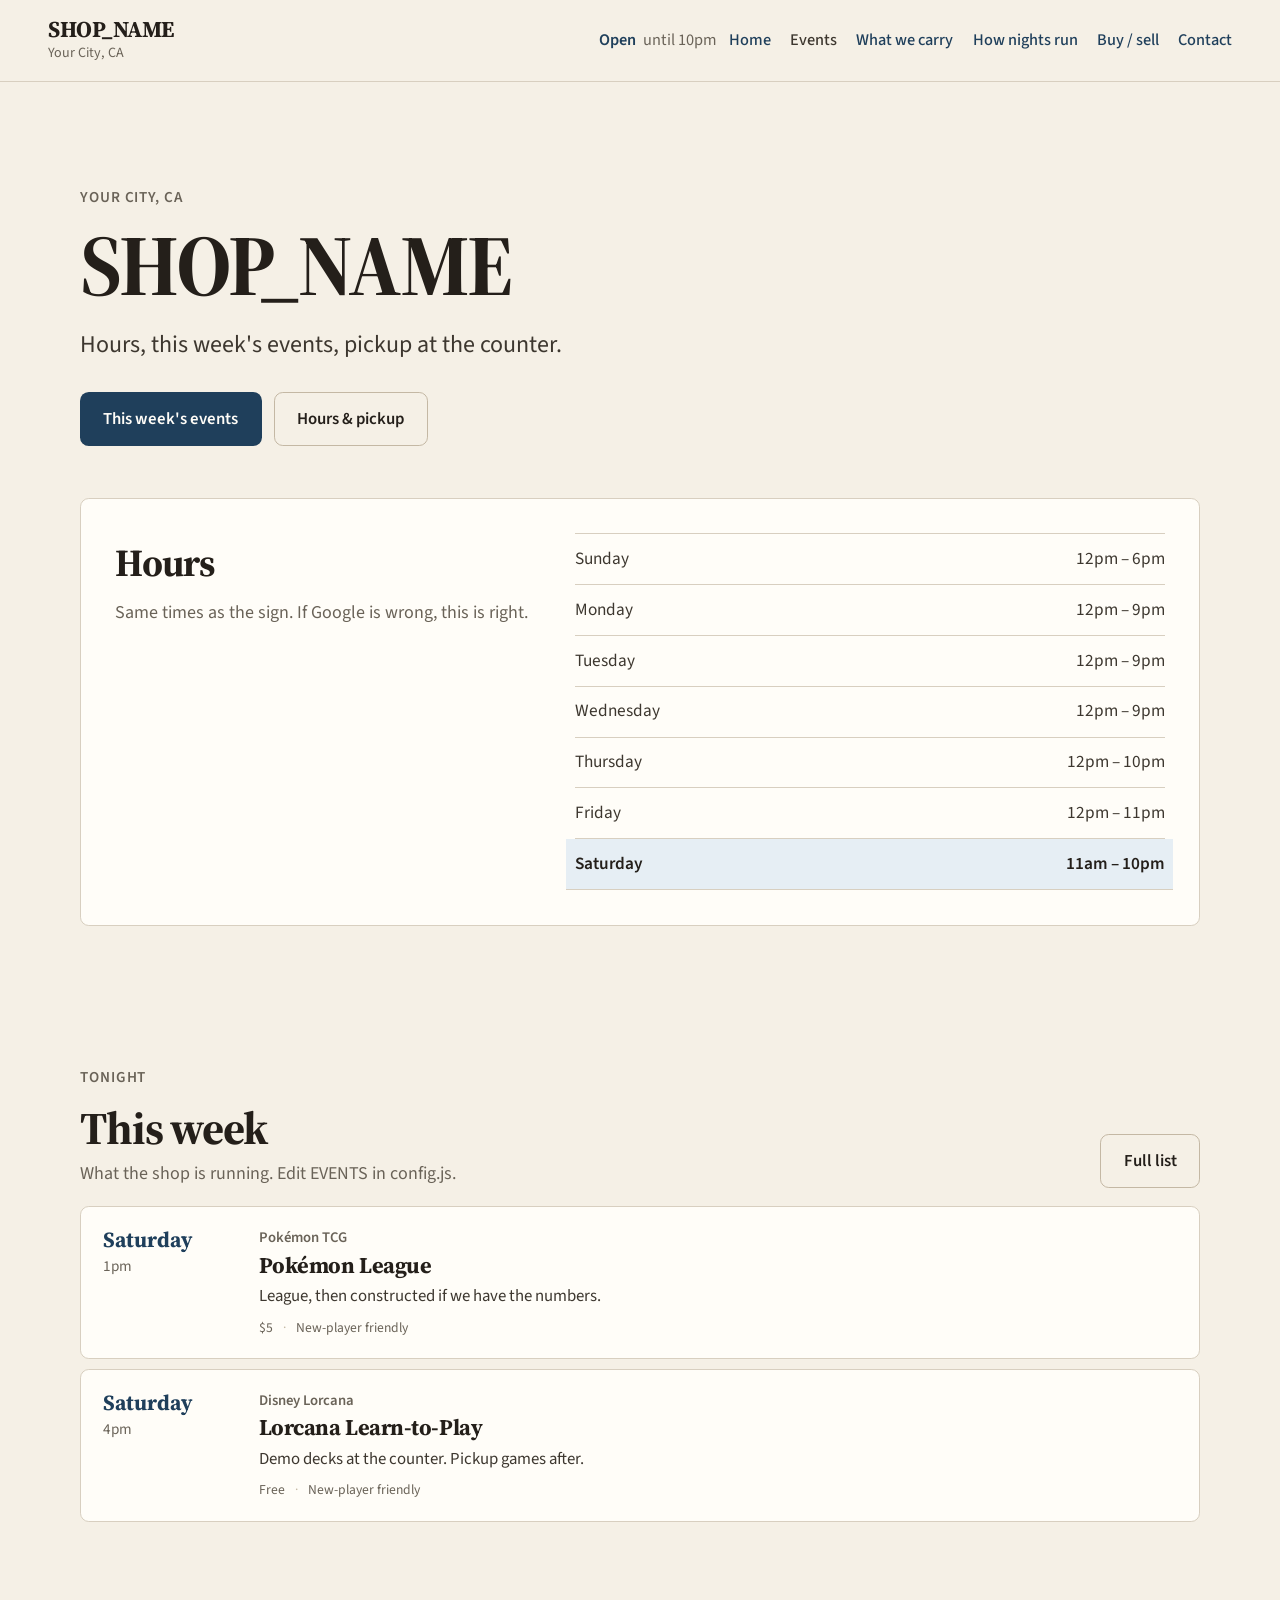
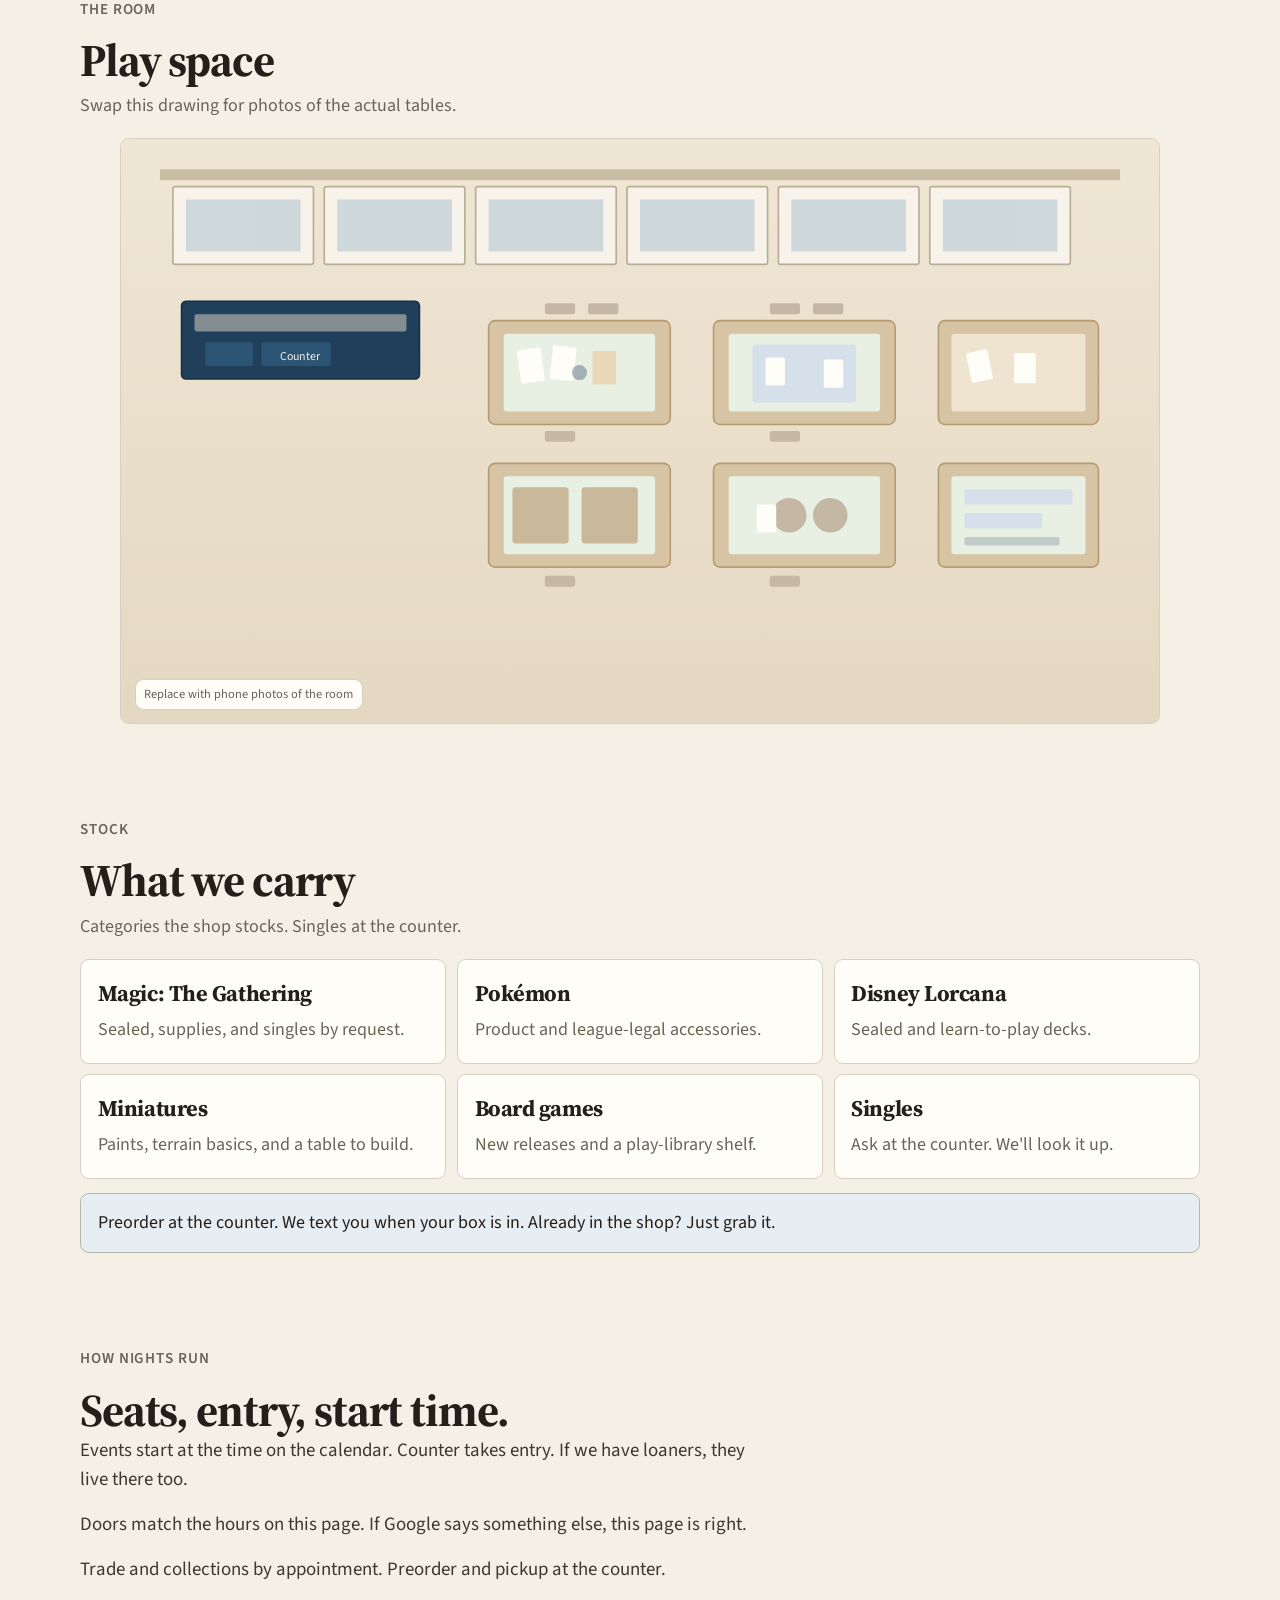
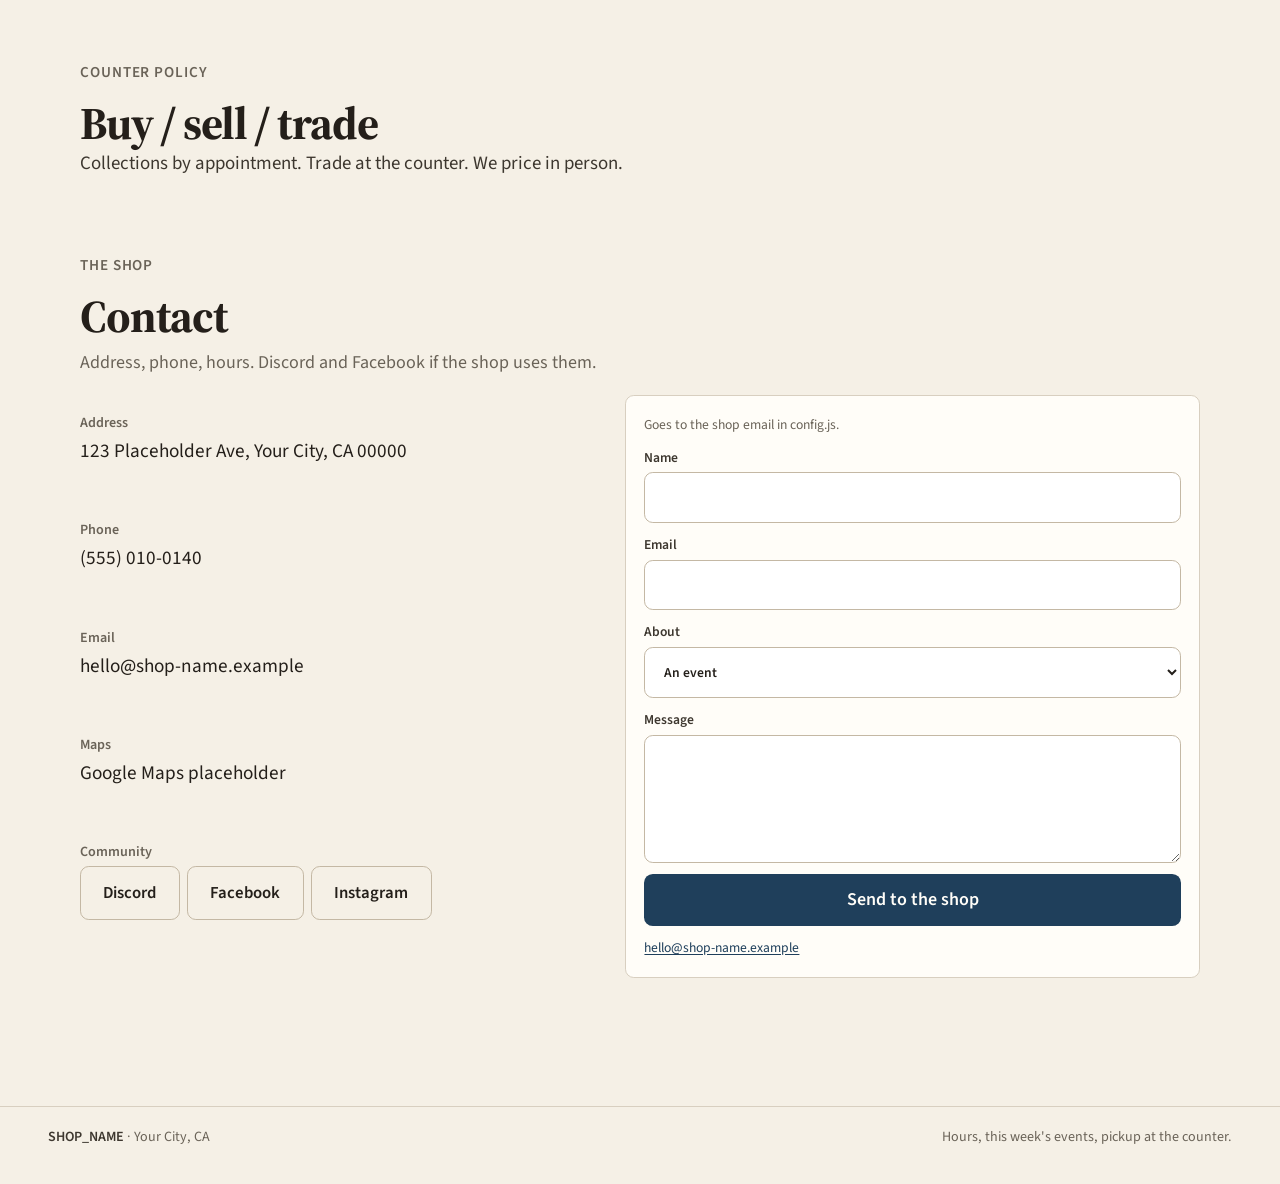
==== commit d78d19ab: "Match the play-space drawing to the shop type." ====
--- a/index.html
+++ b/index.html
@@ -125,7 +125,7 @@
             <rect x="68" y="162" width="196" height="16" rx="2" fill="#d8cfc0" opacity="0.55"/>
             <rect x="78" y="188" width="44" height="22" rx="2" fill="#2c5474"/>
             <rect x="130" y="188" width="64" height="22" rx="2" fill="#2c5474"/>
-            <text x="166" y="204" text-anchor="middle" fill="#f5f0e6" font-family="Newsreader, Palatino, serif" font-size="11">Counter</text>
+            <text x="166" y="204" text-anchor="middle" fill="#f5f0e6" font-family="Source Serif 4, Palatino, serif" font-size="11">Counter</text>
           </g>
           <g id="tables">
             <g transform="translate(340,168)">
--- a/styles.css
+++ b/styles.css
@@ -13,9 +13,9 @@
   --navy-mid: #2c5474;
   --open-ink: #1f3f5b;
   --closed-ink: #6a6358;
-  --space: clamp(1.1rem, 3.2vw, 2rem);
-  --wide: 68rem;
-  --radius: 0.45rem;
+  --space: clamp(1.35rem, 4.2vw, 3rem);
+  --wide: 76rem;
+  --radius: 0.55rem;
   --font-display: "Source Serif 4", "Iowan Old Style", "Palatino Linotype", Palatino, serif;
   --font-body: "Source Sans 3", "Segoe UI", system-ui, sans-serif;
   color-scheme: light;
@@ -37,7 +37,7 @@
   background: var(--paper);
   color: var(--ink);
   font-family: var(--font-body);
-  font-size: 1.0625rem;
+  font-size: 1.125rem;
   line-height: 1.55;
   font-optical-sizing: auto;
   -webkit-font-smoothing: auto;
@@ -81,7 +81,7 @@
   align-items: center;
   justify-content: space-between;
   gap: 0.75rem;
-  padding: 0.75rem var(--space);
+  padding: 1rem var(--space);
   background: var(--paper);
   border-bottom: 1px solid var(--line);
 }
@@ -96,8 +96,8 @@
 }
 .brand-name {
   font-family: var(--font-display);
-  font-weight: 600;
-  font-size: 1.12rem;
+  font-weight: 700;
+  font-size: 1.28rem;
   letter-spacing: -0.02em;
   line-height: 1.15;
   white-space: nowrap;
@@ -107,7 +107,7 @@
 }
 .brand-city {
   color: var(--muted);
-  font-size: 0.75rem;
+  font-size: 0.88rem;
 }
 
 .header-tools {
@@ -120,8 +120,8 @@
   margin: 0;
   display: inline-flex;
   align-items: baseline;
-  gap: 0.4rem;
-  font-size: 0.88rem;
+  gap: 0.45rem;
+  font-size: 1.02rem;
   color: var(--ink-soft);
   white-space: nowrap;
 }
@@ -195,42 +195,43 @@
   .nav-desktop a {
     color: var(--ink-soft);
     text-decoration: none;
-    font-size: 0.95rem;
+    font-size: 1.02rem;
     font-weight: 500;
-    padding: 0.45rem 0;
-    min-height: 2.5rem;
+    padding: 0.5rem 0;
+    min-height: 2.75rem;
     display: inline-flex;
     align-items: center;
   }
   .nav-desktop a[aria-current="page"],
   .nav-desktop a:hover { color: var(--navy); }
-  .brand-name { max-width: none; font-size: 1.2rem; }
+  .brand-name { max-width: none; font-size: 1.42rem; }
 }
 
 /* —— layout —— */
-main { padding-bottom: 3.5rem; }
+main { padding-bottom: 4.5rem; }
 
 .hero {
-  padding: clamp(2rem, 6vw, 3.75rem) var(--space) clamp(1.5rem, 4vw, 2.5rem);
+  padding: clamp(3.25rem, 10vw, 6.5rem) var(--space) clamp(2rem, 5vw, 3.25rem);
   max-width: var(--wide);
   margin: 0 auto;
 }
 
 .kicker {
   color: var(--muted);
-  font-size: 0.8rem;
-  letter-spacing: 0.04em;
-  font-weight: 600;
-  margin: 0 0 0.65rem;
+  font-size: 0.95rem;
+  letter-spacing: 0.06em;
+  text-transform: uppercase;
+  font-weight: 600;
+  margin: 0 0 0.85rem;
 }
 
 .hero h1 {
   font-family: var(--font-display);
   font-weight: 700;
-  font-size: clamp(2.15rem, 6.5vw, 3.6rem);
-  letter-spacing: -0.02em;
-  line-height: 1.08;
-  margin: 0 0 0.85rem;
+  font-size: clamp(3.1rem, 9vw, 5.4rem);
+  letter-spacing: -0.03em;
+  line-height: 0.98;
+  margin: 0 0 1.1rem;
   max-width: 100%;
   overflow-wrap: normal;
   word-break: keep-all;
@@ -239,28 +240,28 @@
 }
 
 .lede {
-  max-width: 36rem;
-  font-size: clamp(1.05rem, 2vw, 1.22rem);
+  max-width: 40rem;
+  font-size: clamp(1.2rem, 2.2vw, 1.5rem);
   color: var(--ink-soft);
-  margin: 0 0 1.5rem;
+  margin: 0 0 1.85rem;
 }
 
 .hero-actions {
   display: flex;
   flex-wrap: wrap;
-  gap: 0.6rem;
+  gap: 0.75rem;
 }
 
 .btn {
   display: inline-flex;
   align-items: center;
   justify-content: center;
-  min-height: 2.75rem;
-  padding: 0.6rem 1.05rem;
+  min-height: 3.25rem;
+  padding: 0.8rem 1.4rem;
   border-radius: var(--radius);
   text-decoration: none;
   font-weight: 600;
-  font-size: 0.95rem;
+  font-size: 1.05rem;
   border: 1px solid transparent;
 }
 .btn-primary {
@@ -277,7 +278,7 @@
 
 /* —— hours table —— */
 .hours {
-  margin: 0 auto clamp(2rem, 5vw, 3rem);
+  margin: 0 auto clamp(2.5rem, 6vw, 4rem);
   max-width: var(--wide);
   padding: 0 var(--space);
 }
@@ -285,19 +286,19 @@
   background: var(--paper-2);
   border: 1px solid var(--line);
   border-radius: var(--radius);
-  padding: clamp(1.1rem, 3vw, 1.5rem);
-  display: grid;
-  gap: 1.15rem;
+  padding: clamp(1.5rem, 3.5vw, 2.15rem);
+  display: grid;
+  gap: 1.5rem;
 }
 @media (min-width: 760px) {
   .hours-panel { grid-template-columns: 0.85fr 1.15fr; align-items: start; }
 }
 .hours h2 {
   font-family: var(--font-display);
-  font-size: clamp(1.45rem, 3vw, 1.85rem);
-  font-weight: 600;
+  font-size: clamp(1.85rem, 3.4vw, 2.4rem);
+  font-weight: 700;
   letter-spacing: -0.02em;
-  margin: 0 0 0.35rem;
+  margin: 0 0 0.4rem;
 }
 .hours p { margin: 0; color: var(--muted); }
 
@@ -311,9 +312,10 @@
   display: flex;
   justify-content: space-between;
   gap: 1rem;
-  padding: 0.48rem 0;
+  padding: 0.72rem 0;
   border-bottom: 1px solid var(--line);
   font-variant-numeric: tabular-nums;
+  font-size: 1.08rem;
   color: var(--ink-soft);
 }
 .hours-list li.is-today {
@@ -325,14 +327,14 @@
   padding-right: 0.55rem;
 }
 .hours-list .day {
-  font-size: 0.95rem;
+  font-size: 1.08rem;
 }
 
 /* —— sections —— */
 .section {
   max-width: var(--wide);
   margin: 0 auto;
-  padding: clamp(2rem, 6vw, 3.5rem) var(--space) 0;
+  padding: clamp(2.75rem, 7vw, 4.75rem) var(--space) 0;
 }
 .section-head {
   display: flex;
@@ -344,8 +346,8 @@
 }
 .section h2 {
   font-family: var(--font-display);
-  font-size: clamp(1.65rem, 4vw, 2.25rem);
-  font-weight: 600;
+  font-size: clamp(2rem, 4.5vw, 2.85rem);
+  font-weight: 700;
   letter-spacing: -0.025em;
   line-height: 1.12;
   margin: 0;
@@ -368,7 +370,7 @@
   background: var(--paper-2);
   border: 1px solid var(--line);
   border-radius: var(--radius);
-  padding: 1rem 1.1rem;
+  padding: 1.25rem 1.35rem;
   text-decoration: none;
   color: inherit;
 }
@@ -390,8 +392,8 @@
 }
 .event-day {
   font-family: var(--font-display);
-  font-weight: 600;
-  font-size: 1.15rem;
+  font-weight: 700;
+  font-size: 1.35rem;
   color: var(--navy);
   line-height: 1.2;
 }
@@ -403,14 +405,14 @@
 
 .event-body h3 {
   font-family: var(--font-display);
-  font-size: 1.2rem;
-  font-weight: 600;
+  font-size: 1.4rem;
+  font-weight: 700;
   letter-spacing: -0.02em;
   line-height: 1.2;
   margin: 0 0 0.25rem;
 }
 .event-game {
-  font-size: 0.8rem;
+  font-size: 0.92rem;
   font-weight: 600;
   color: var(--muted);
   margin-bottom: 0.15rem;
@@ -418,7 +420,7 @@
 .event-body p {
   margin: 0 0 0.45rem;
   color: var(--ink-soft);
-  font-size: 0.98rem;
+  font-size: 1.05rem;
 }
 .event-meta {
   display: flex;
@@ -483,8 +485,8 @@
 }
 .carry-item h3 {
   font-family: var(--font-display);
-  font-size: 1.2rem;
-  font-weight: 600;
+  font-size: 1.4rem;
+  font-weight: 700;
   letter-spacing: -0.02em;
   margin: 0 0 0.3rem;
 }
@@ -500,8 +502,8 @@
 
 /* —— prose blocks —— */
 .prose {
-  max-width: 40rem;
-  font-size: 1.08rem;
+  max-width: 42rem;
+  font-size: 1.18rem;
   color: var(--ink-soft);
 }
 .prose p { margin: 0 0 1rem; }
@@ -523,12 +525,12 @@
 .vcard a { color: var(--ink); text-decoration: none; }
 .vcard a:hover { color: var(--navy); }
 .vcard dt {
-  font-size: 0.78rem;
+  font-size: 0.88rem;
   font-weight: 600;
   color: var(--muted);
   margin-bottom: 0.15rem;
 }
-.vcard dd { margin: 0; font-size: 1.08rem; }
+.vcard dd { margin: 0; font-size: 1.2rem; }
 .socials {
   display: flex;
   flex-wrap: wrap;
@@ -556,8 +558,8 @@
 }
 input, textarea, select {
   width: 100%;
-  min-height: 2.75rem;
-  padding: 0.6rem 0.75rem;
+  min-height: 3.15rem;
+  padding: 0.7rem 0.9rem;
   border-radius: var(--radius);
   border: 1px solid var(--line-strong);
   background: #fff;
@@ -570,7 +572,7 @@
 textarea { min-height: 8rem; resize: vertical; }
 form button {
   cursor: pointer;
-  min-height: 2.75rem;
+  min-height: 3.25rem;
   border: 0;
   border-radius: var(--radius);
   background: var(--navy);
@@ -595,7 +597,7 @@
 .site-footer strong { color: var(--ink-soft); font-weight: 600; }
 
 .page-hero {
-  padding-top: clamp(1.75rem, 5vw, 2.8rem);
+  padding-top: clamp(2.4rem, 7vw, 4.2rem);
 }
 
 @media (prefers-reduced-motion: reduce) {
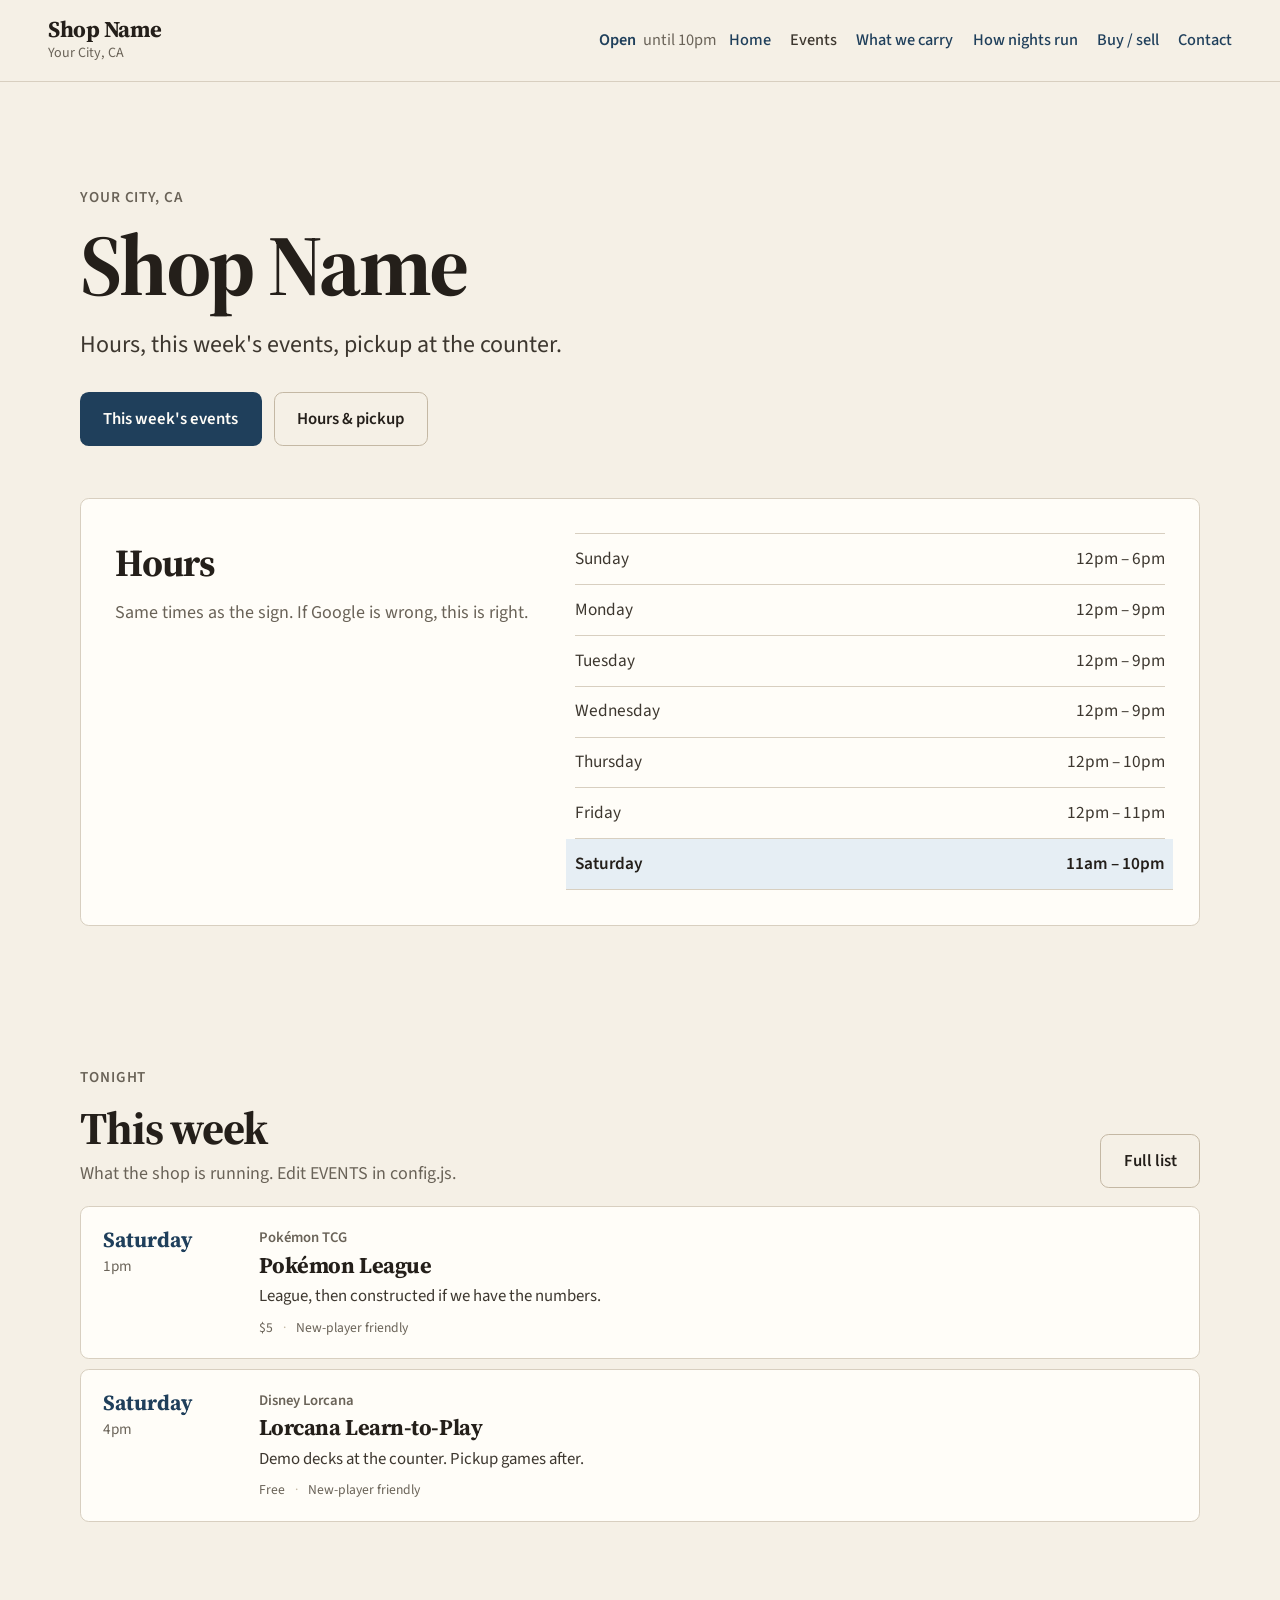
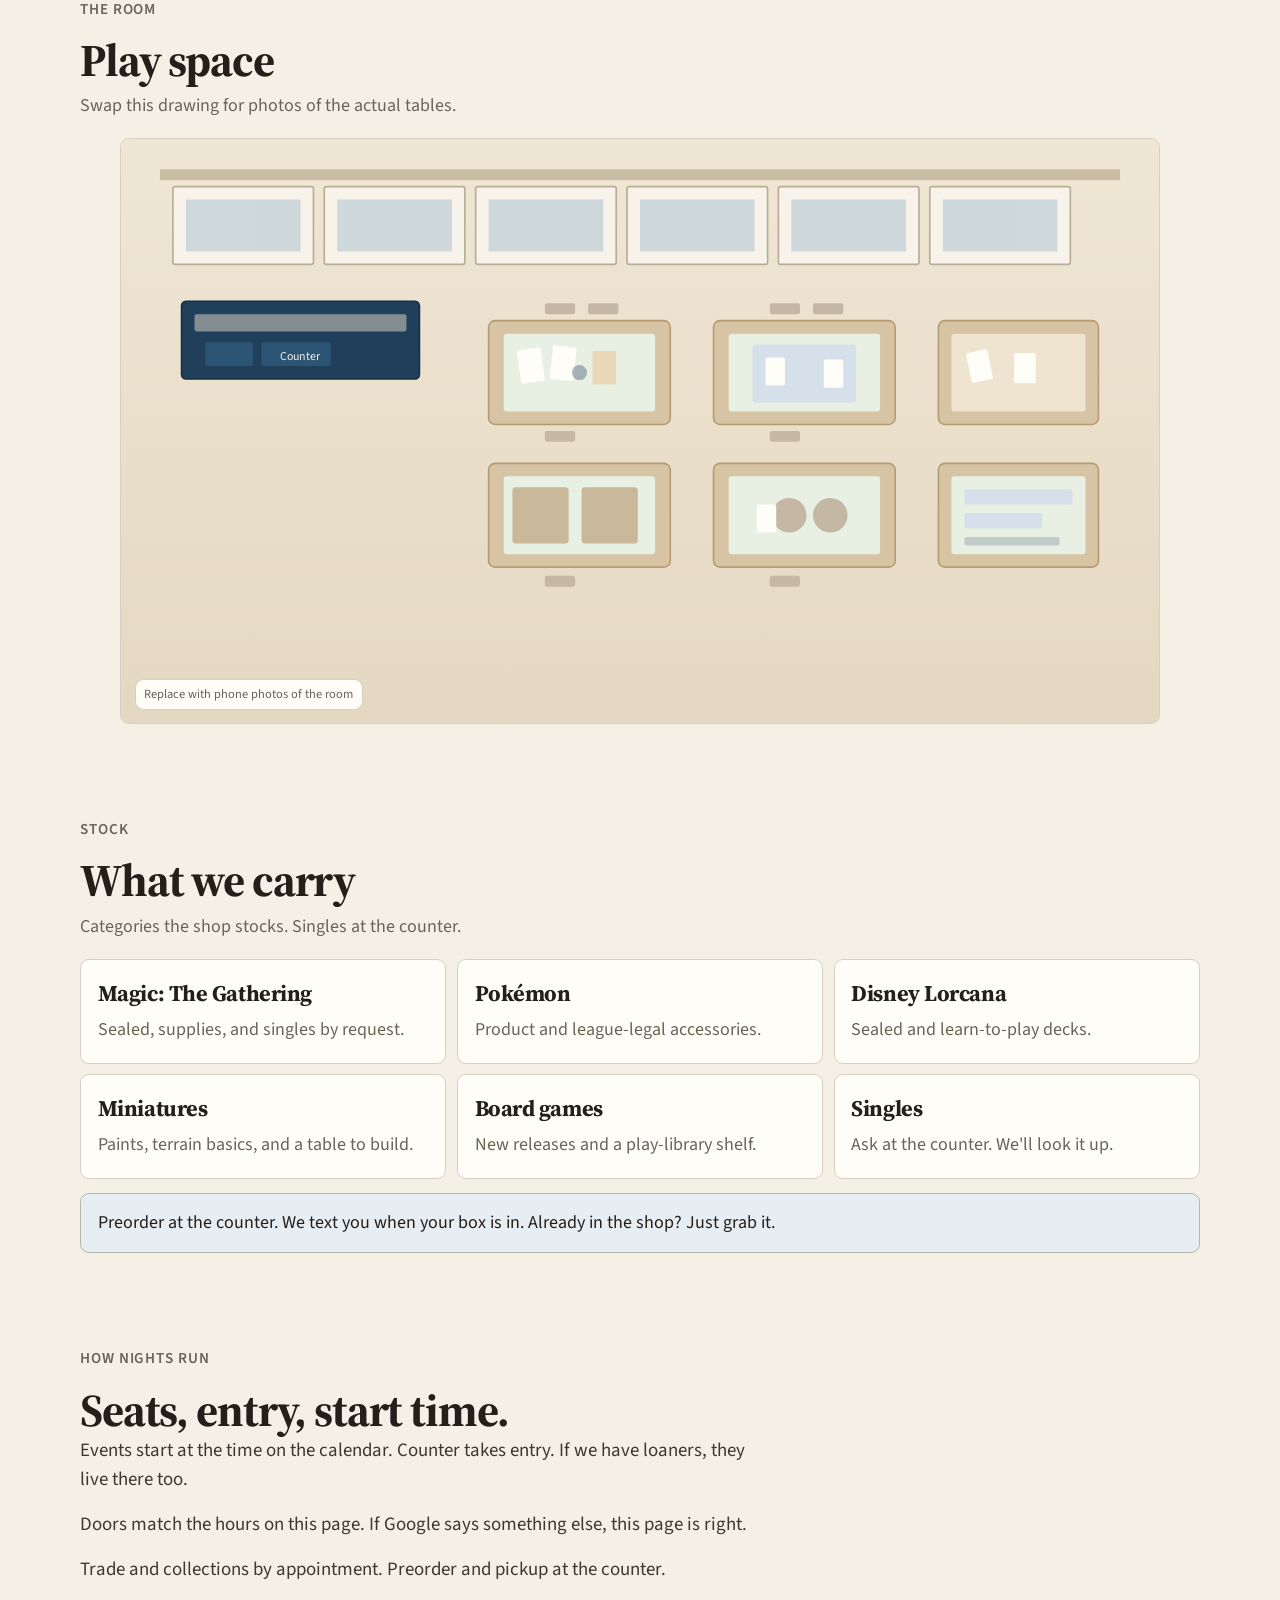
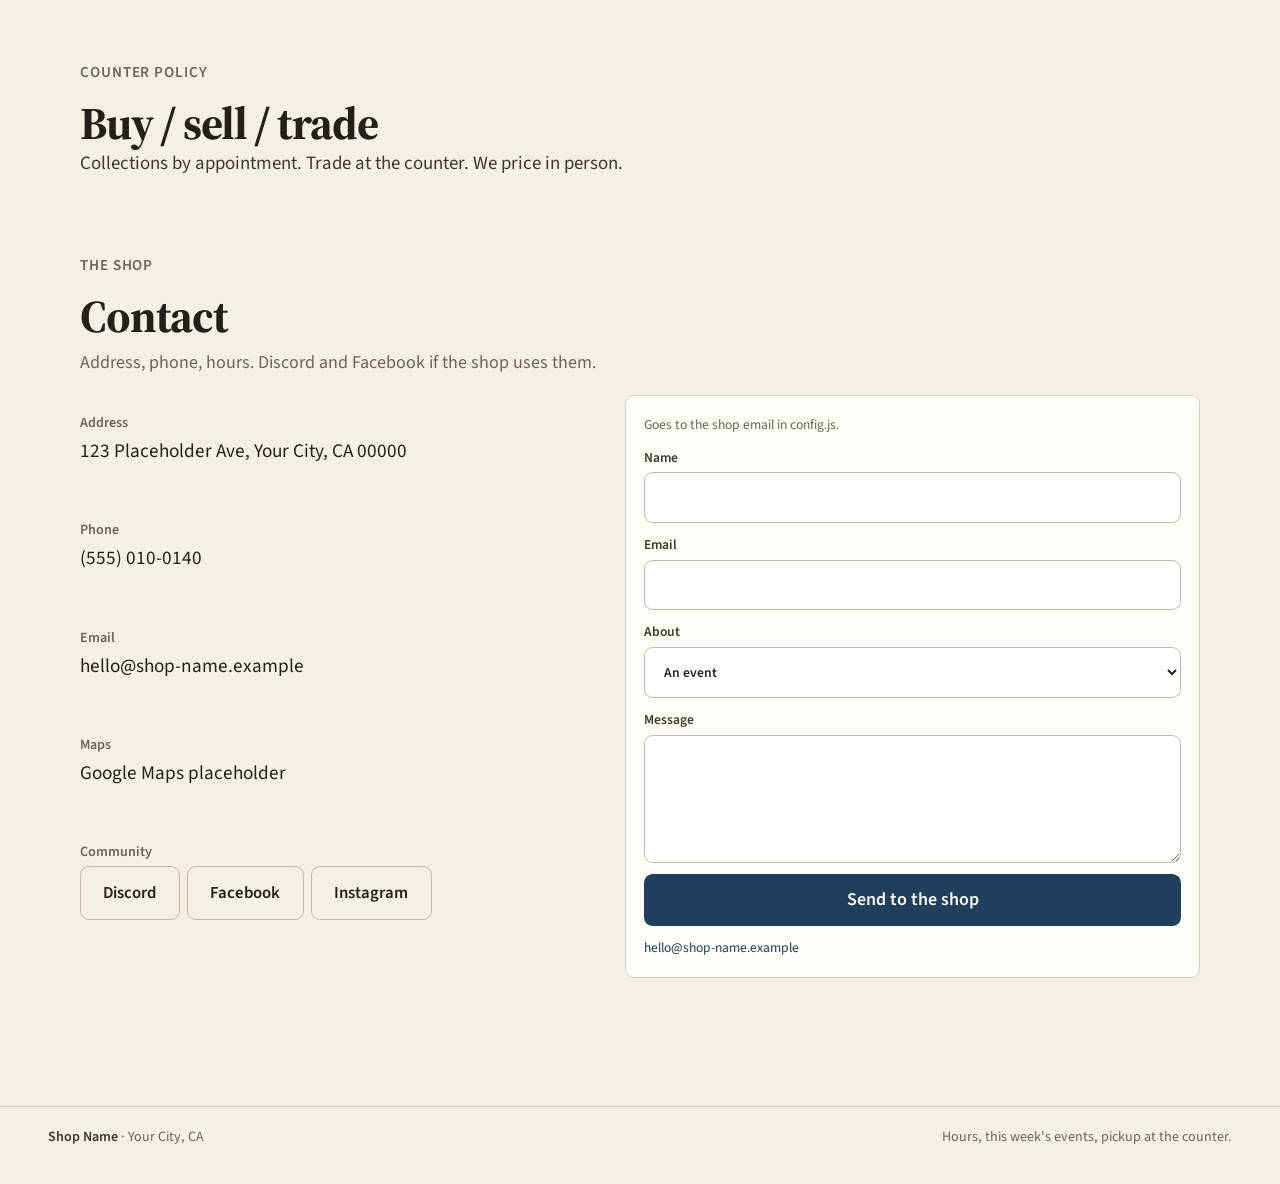
==== commit 2f71146d: "Show Shop Name on the door, not SHOP_NAME." ====
--- a/index.html
+++ b/index.html
@@ -5,9 +5,9 @@
   <meta name="viewport" content="width=device-width, initial-scale=1">
   <meta name="theme-color" content="#f5f0e6">
   <meta name="color-scheme" content="light">
-  <title>SHOP_NAME · Your City, CA</title>
-  <meta name="description" content="SHOP_NAME in Your City, CA. Hours, this week's events, pickup.">
-  <meta property="og:title" content="SHOP_NAME — Your City, CA">
+  <title>Shop Name · Your City, CA</title>
+  <meta name="description" content="Shop Name in Your City, CA. Hours, this week's events, pickup.">
+  <meta property="og:title" content="Shop Name — Your City, CA">
   <meta property="og:description" content="Hours, this week's events, pickup at the counter.">
   <link rel="icon" href="favicon.svg" type="image/svg+xml">
   <link rel="preconnect" href="https://fonts.googleapis.com">
@@ -20,7 +20,7 @@
 
   <header class="site-header">
     <a class="brand" href="index.html">
-      <span class="brand-name" data-bind="SHOP_NAME">SHOP_NAME</span>
+      <span class="brand-name" data-bind="SHOP_NAME">Shop Name</span>
       <span class="brand-city" data-bind="CITY">Your City, CA</span>
     </a>
     <div class="header-tools">
@@ -54,7 +54,7 @@
   <main id="main">
     <section class="hero">
       <p class="kicker"><span data-bind="CITY">Your City, CA</span></p>
-      <h1 data-bind="SHOP_NAME">SHOP_NAME</h1>
+      <h1 data-bind="SHOP_NAME">Shop Name</h1>
       <p class="lede" data-bind="TAGLINE">Hours, this week's events, pickup at the counter.</p>
       <div class="hero-actions">
         <a class="btn btn-primary" href="events.html">This week's events</a>
@@ -250,7 +250,7 @@
         </dl>
 
         <form data-contact-form action="https://formsubmit.co/hello@shop-name.example" method="POST">
-          <input type="hidden" name="_subject" value="Message for SHOP_NAME">
+          <input type="hidden" name="_subject" value="Message for Shop Name">
           <input type="hidden" name="_template" value="table">
           <input type="hidden" name="_captcha" value="false">
           <input type="hidden" name="_next" value="">
@@ -284,7 +284,7 @@
   </main>
 
   <footer class="site-footer">
-    <span><strong data-bind="SHOP_NAME">SHOP_NAME</strong> · <span data-bind="CITY">Your City, CA</span></span>
+    <span><strong data-bind="SHOP_NAME">Shop Name</strong> · <span data-bind="CITY">Your City, CA</span></span>
     <span data-bind="TAGLINE">Hours, this week's events, pickup at the counter.</span>
   </footer>
 
--- a/styles.css
+++ b/styles.css
@@ -48,6 +48,7 @@
 
 a {
   color: var(--navy);
+  text-decoration: none;
   text-underline-offset: 0.18em;
 }
 
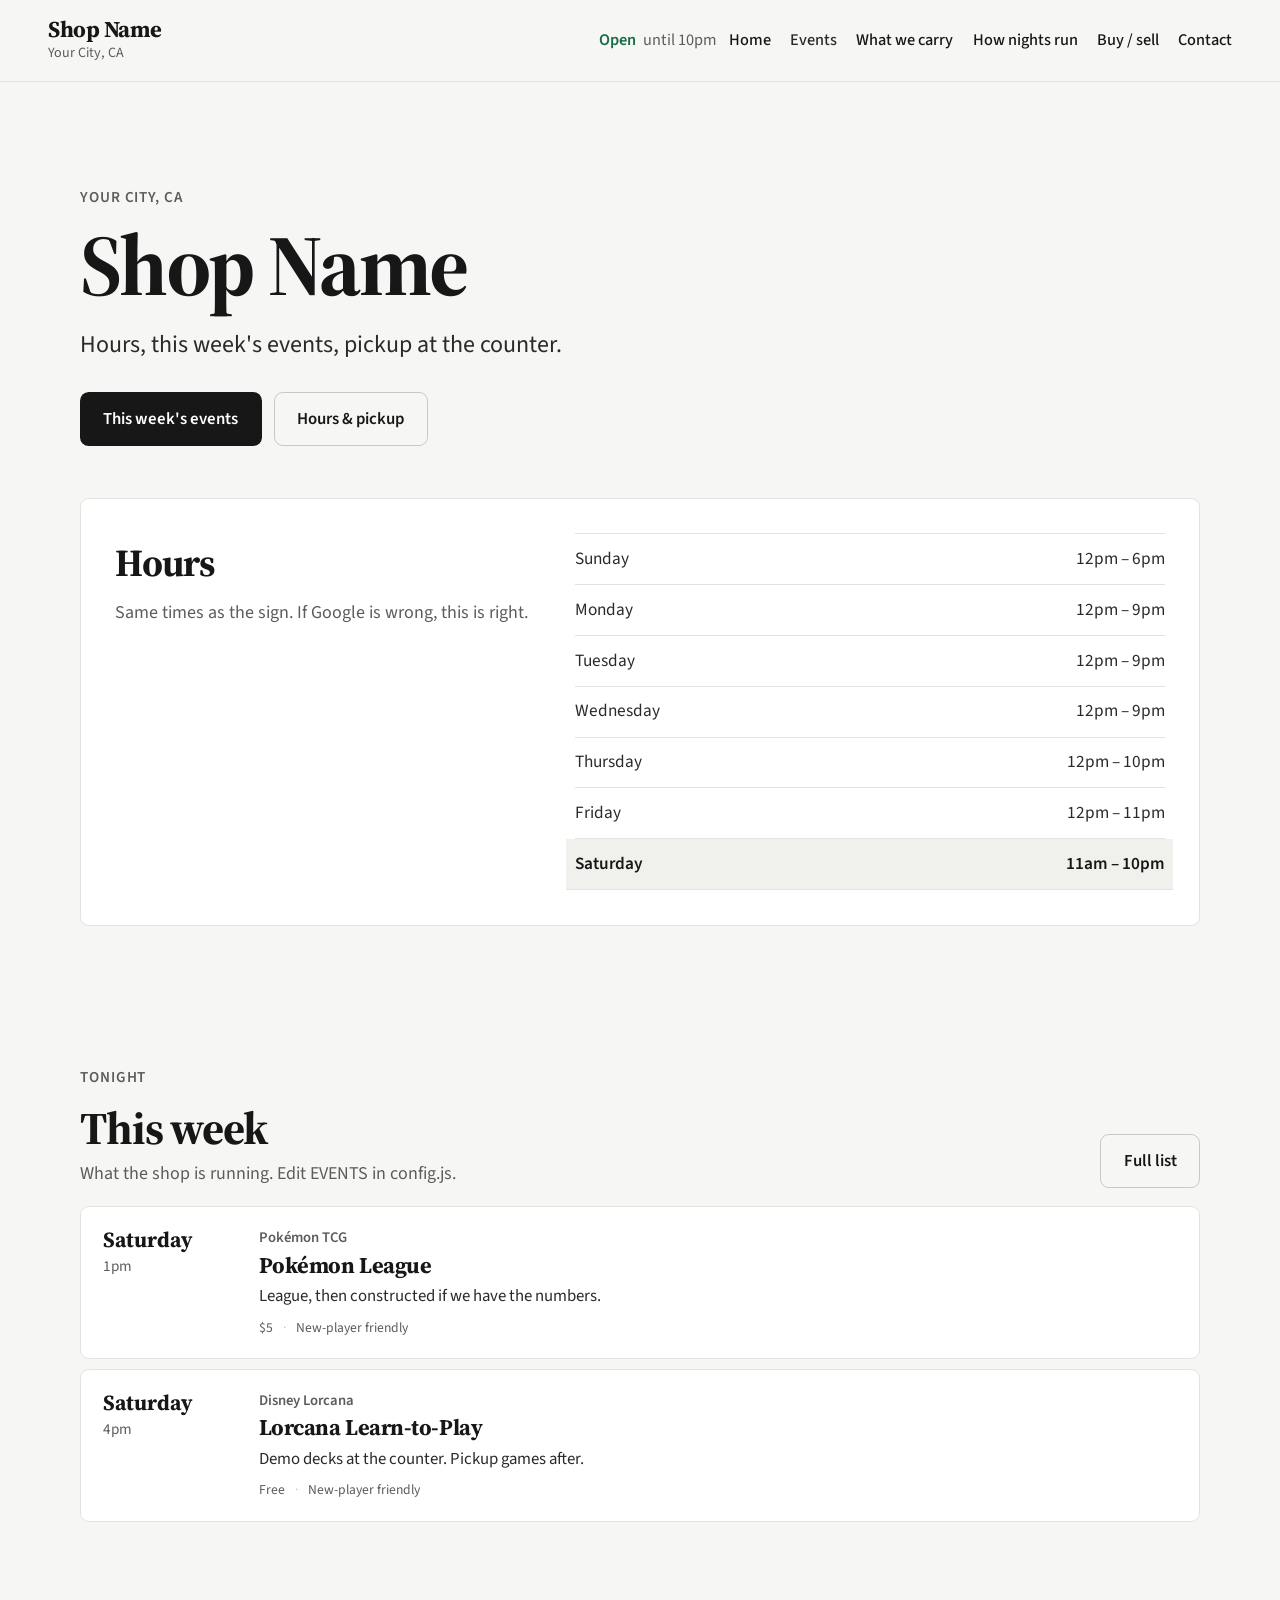
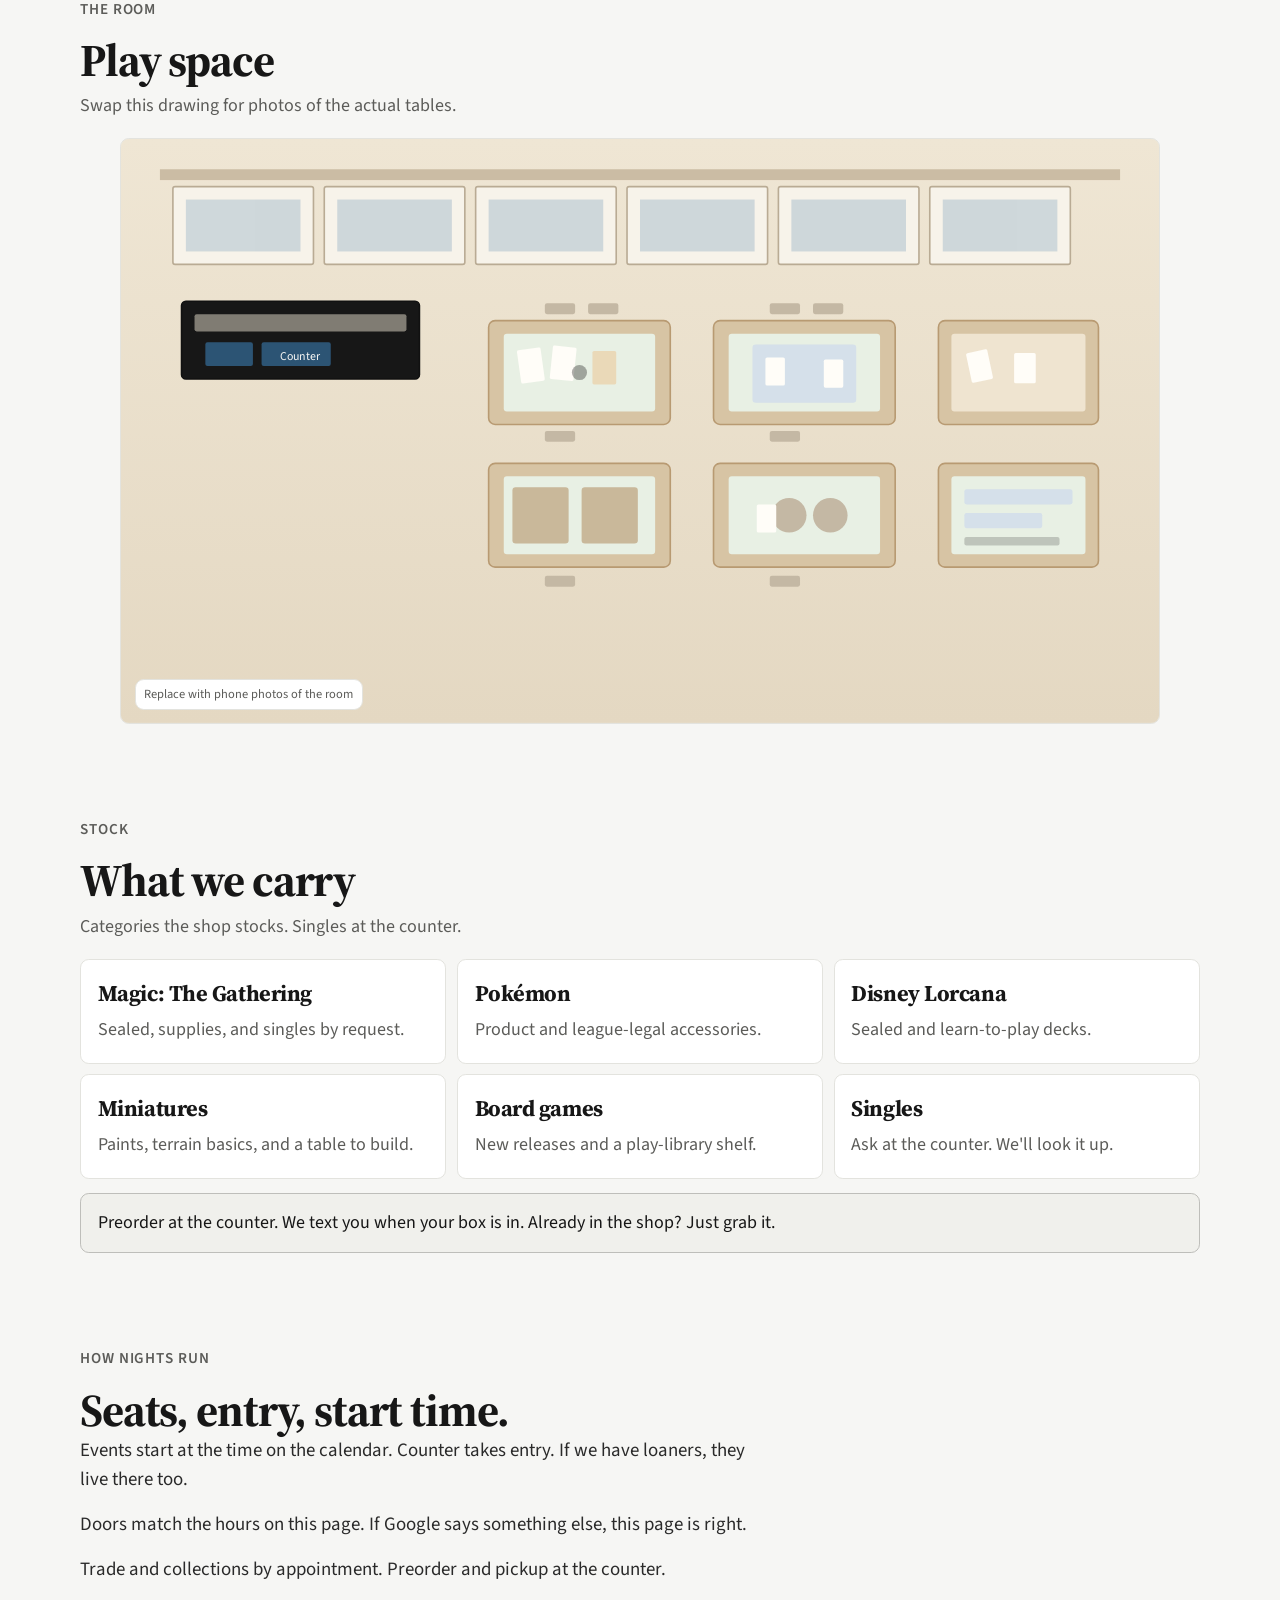
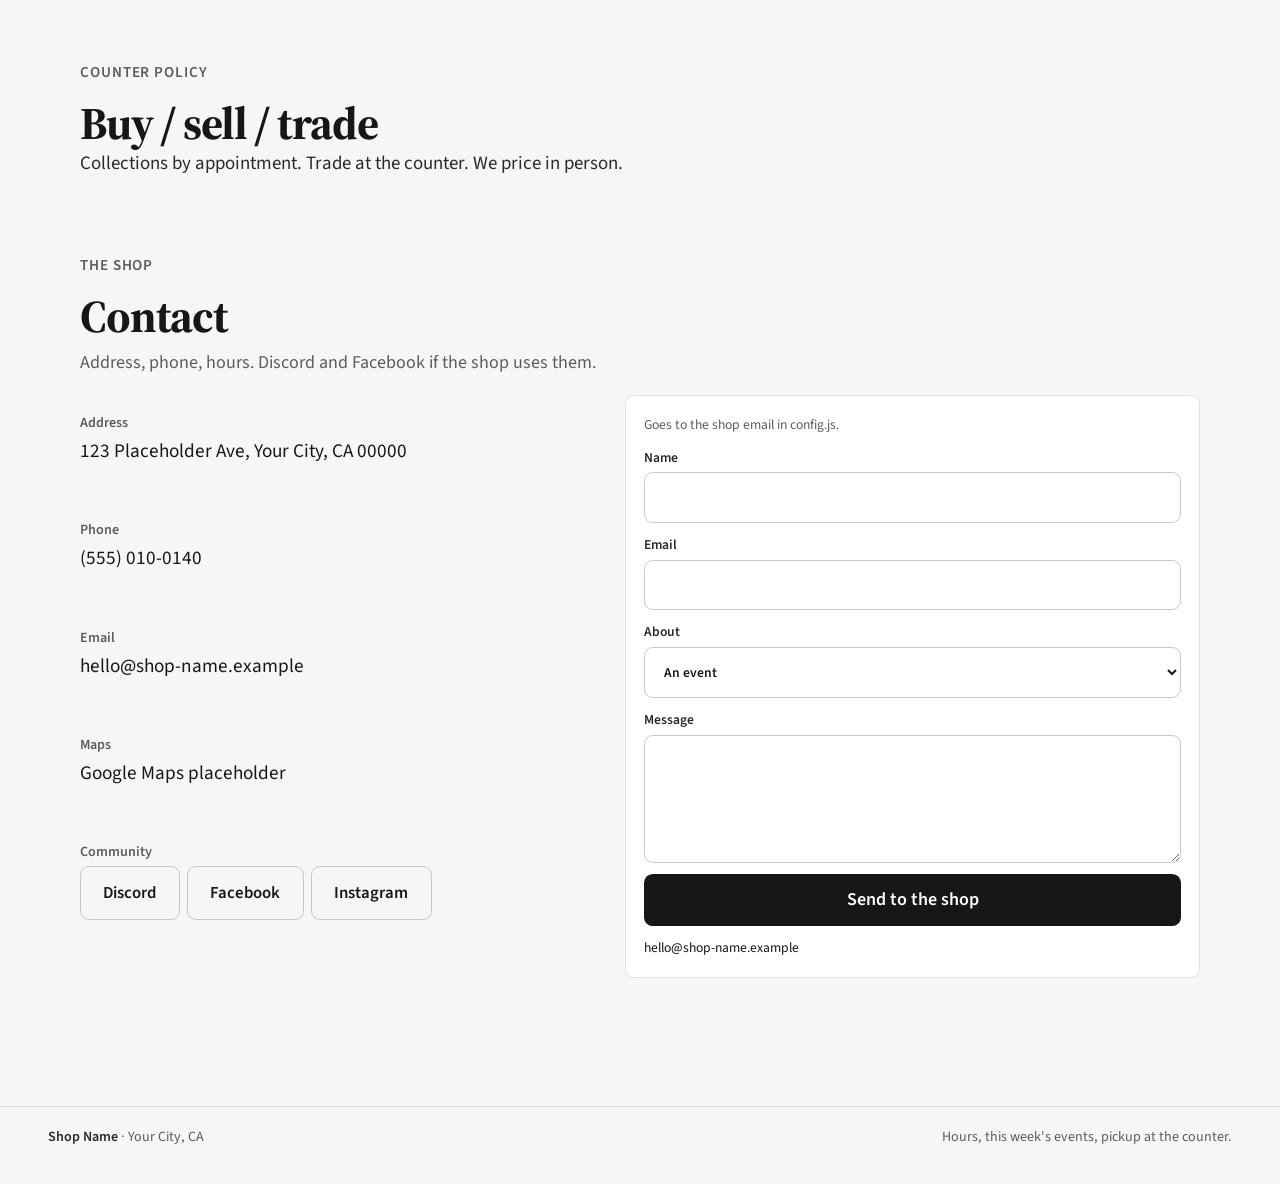
==== commit 1b76a1f9: "Put a stone-and-black palette on the shop starter. Keeps the type and scale. Drops cream and navy so" ====
--- a/index.html
+++ b/index.html
@@ -3,7 +3,7 @@
 <head>
   <meta charset="utf-8">
   <meta name="viewport" content="width=device-width, initial-scale=1">
-  <meta name="theme-color" content="#f5f0e6">
+  <meta name="theme-color" content="#f6f6f4">
   <meta name="color-scheme" content="light">
   <title>Shop Name · Your City, CA</title>
   <meta name="description" content="Shop Name in Your City, CA. Hours, this week's events, pickup.">
@@ -121,11 +121,11 @@
             <rect x="760" y="56" width="106" height="48" fill="#9eb6c8"/>
           </g>
           <g>
-            <rect x="56" y="150" width="220" height="72" rx="4" fill="#1f3f5b" stroke="#173044" stroke-width="1.5"/>
+            <rect x="56" y="150" width="220" height="72" rx="4" fill="#171717" stroke="#111111" stroke-width="1.5"/>
             <rect x="68" y="162" width="196" height="16" rx="2" fill="#d8cfc0" opacity="0.55"/>
             <rect x="78" y="188" width="44" height="22" rx="2" fill="#2c5474"/>
             <rect x="130" y="188" width="64" height="22" rx="2" fill="#2c5474"/>
-            <text x="166" y="204" text-anchor="middle" fill="#f5f0e6" font-family="Source Serif 4, Palatino, serif" font-size="11">Counter</text>
+            <text x="166" y="204" text-anchor="middle" fill="#f6f6f4" font-family="Source Serif 4, Palatino, serif" font-size="11">Counter</text>
           </g>
           <g id="tables">
             <g transform="translate(340,168)">
@@ -134,7 +134,7 @@
               <rect x="28" y="26" width="22" height="31" rx="1.5" fill="#fffdf8" transform="rotate(-8 39 41)"/>
               <rect x="58" y="24" width="22" height="31" rx="1.5" fill="#fffdf8" transform="rotate(6 69 39)"/>
               <rect x="96" y="28" width="22" height="31" rx="1.5" fill="#ead9b8"/>
-              <circle cx="84" cy="48" r="7" fill="#1f3f5b" opacity="0.35"/>
+              <circle cx="84" cy="48" r="7" fill="#171717" opacity="0.35"/>
             </g>
             <g transform="translate(548,168)">
               <rect width="168" height="96" rx="6" fill="#d7c4a4" stroke="#b89a72" stroke-width="1.5"/>
@@ -167,7 +167,7 @@
               <rect x="12" y="12" width="124" height="72" rx="3" fill="#e8f0e4"/>
               <rect x="24" y="24" width="100" height="14" rx="2" fill="#d5e0ea"/>
               <rect x="24" y="46" width="72" height="14" rx="2" fill="#d5e0ea"/>
-              <rect x="24" y="68" width="88" height="8" rx="2" fill="#1f3f5b" opacity="0.2"/>
+              <rect x="24" y="68" width="88" height="8" rx="2" fill="#171717" opacity="0.2"/>
             </g>
           </g>
           <g fill="#c4b8a4">
--- a/styles.css
+++ b/styles.css
@@ -1,18 +1,18 @@
-/* LGS starter — light paper storefront. Serif shop sign, charcoal type, navy accent. */
+/* LGS starter — stone storefront. Serif shop sign, black type, no cafe cream, no studio red. */
 :root {
-  --paper: #f5f0e6;
-  --paper-2: #fffdf8;
-  --paper-3: #ebe4d6;
-  --ink: #241f1a;
-  --ink-soft: #3d372f;
-  --muted: #6a6358;
-  --line: #d8cfc0;
-  --line-strong: #c4b8a4;
-  --navy: #1f3f5b;
-  --navy-soft: #e6eef4;
-  --navy-mid: #2c5474;
-  --open-ink: #1f3f5b;
-  --closed-ink: #6a6358;
+  --paper: #f6f6f4;
+  --paper-2: #ffffff;
+  --paper-3: #ecece8;
+  --ink: #171717;
+  --ink-soft: #2a2a2a;
+  --muted: #5c5c59;
+  --line: #e3e3de;
+  --line-strong: #c9c9c2;
+  --navy: #171717;
+  --navy-soft: #f0f0ec;
+  --navy-mid: #2e2e2e;
+  --open-ink: #1a6b46;
+  --closed-ink: #5c5c59;
   --space: clamp(1.35rem, 4.2vw, 3rem);
   --wide: 76rem;
   --radius: 0.55rem;
@@ -47,7 +47,7 @@
 img, svg { max-width: 100%; display: block; }
 
 a {
-  color: var(--navy);
+  color: var(--ink);
   text-decoration: none;
   text-underline-offset: 0.18em;
 }
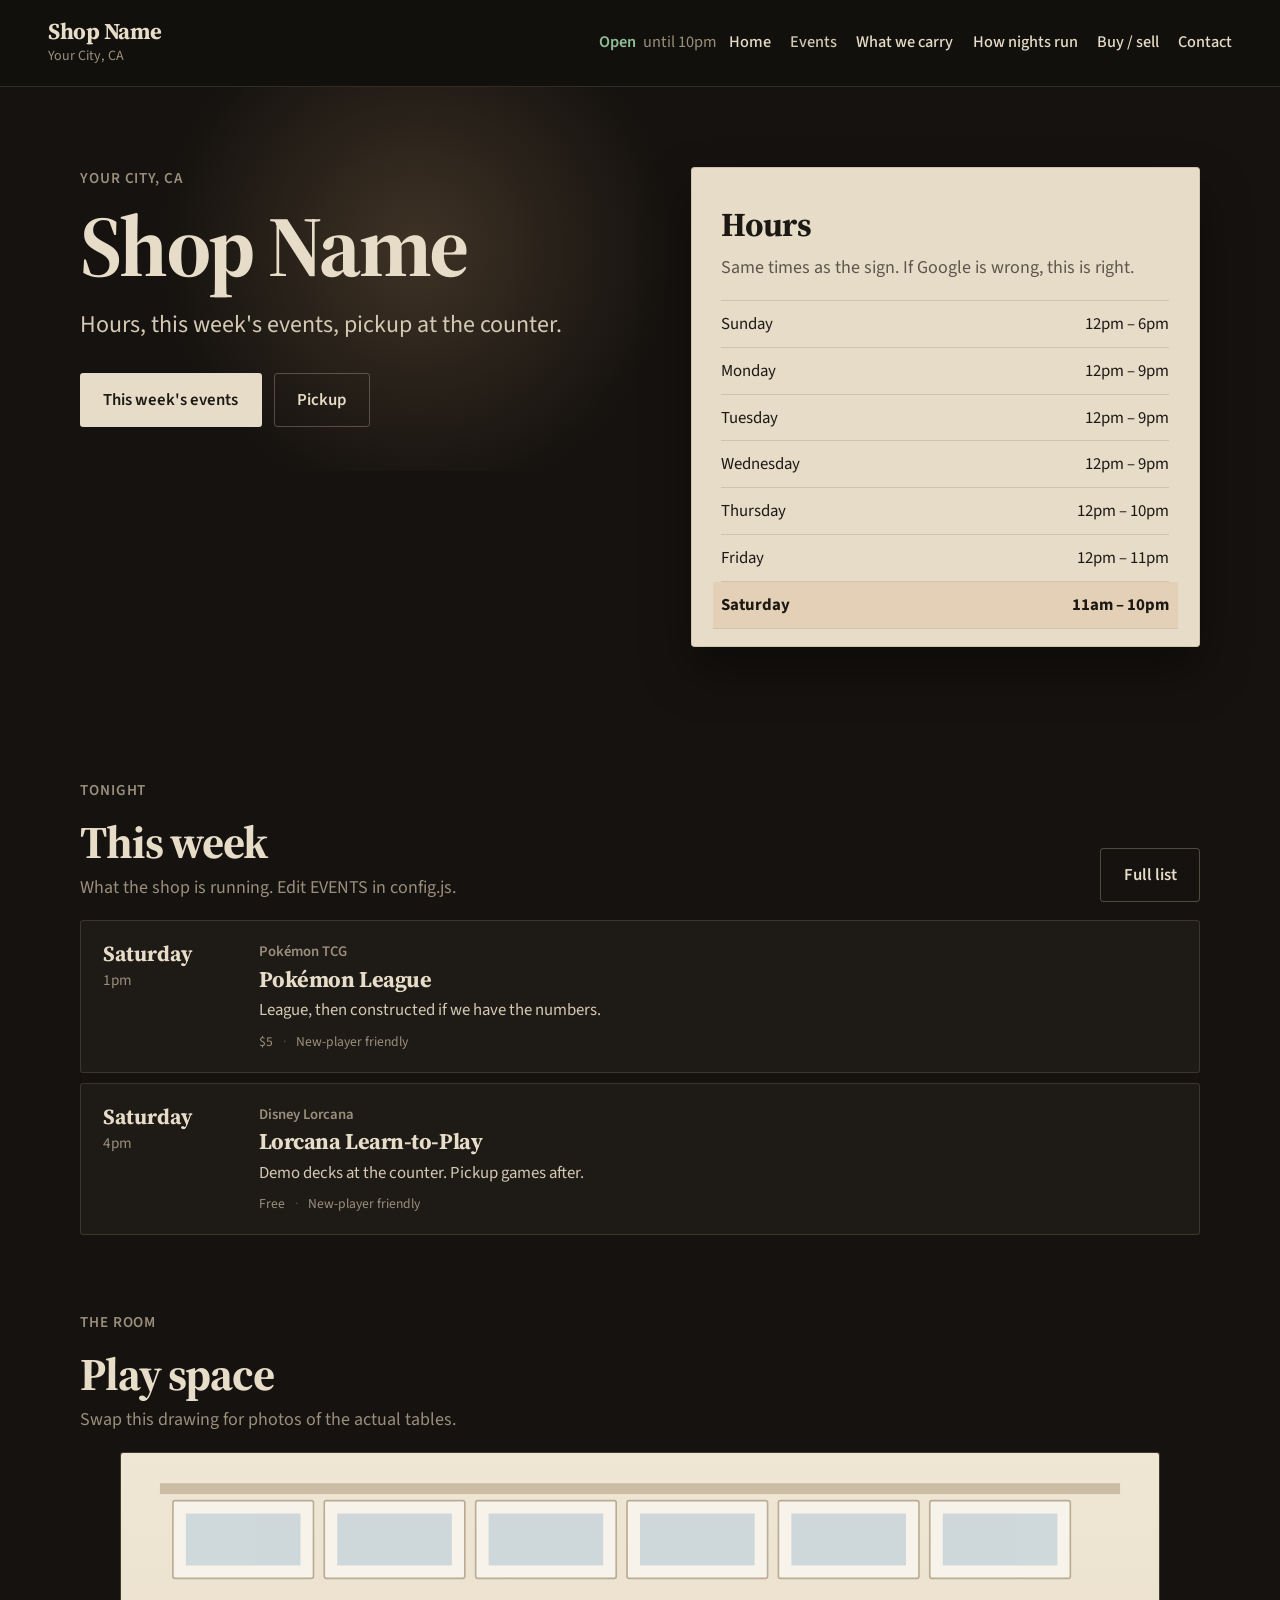
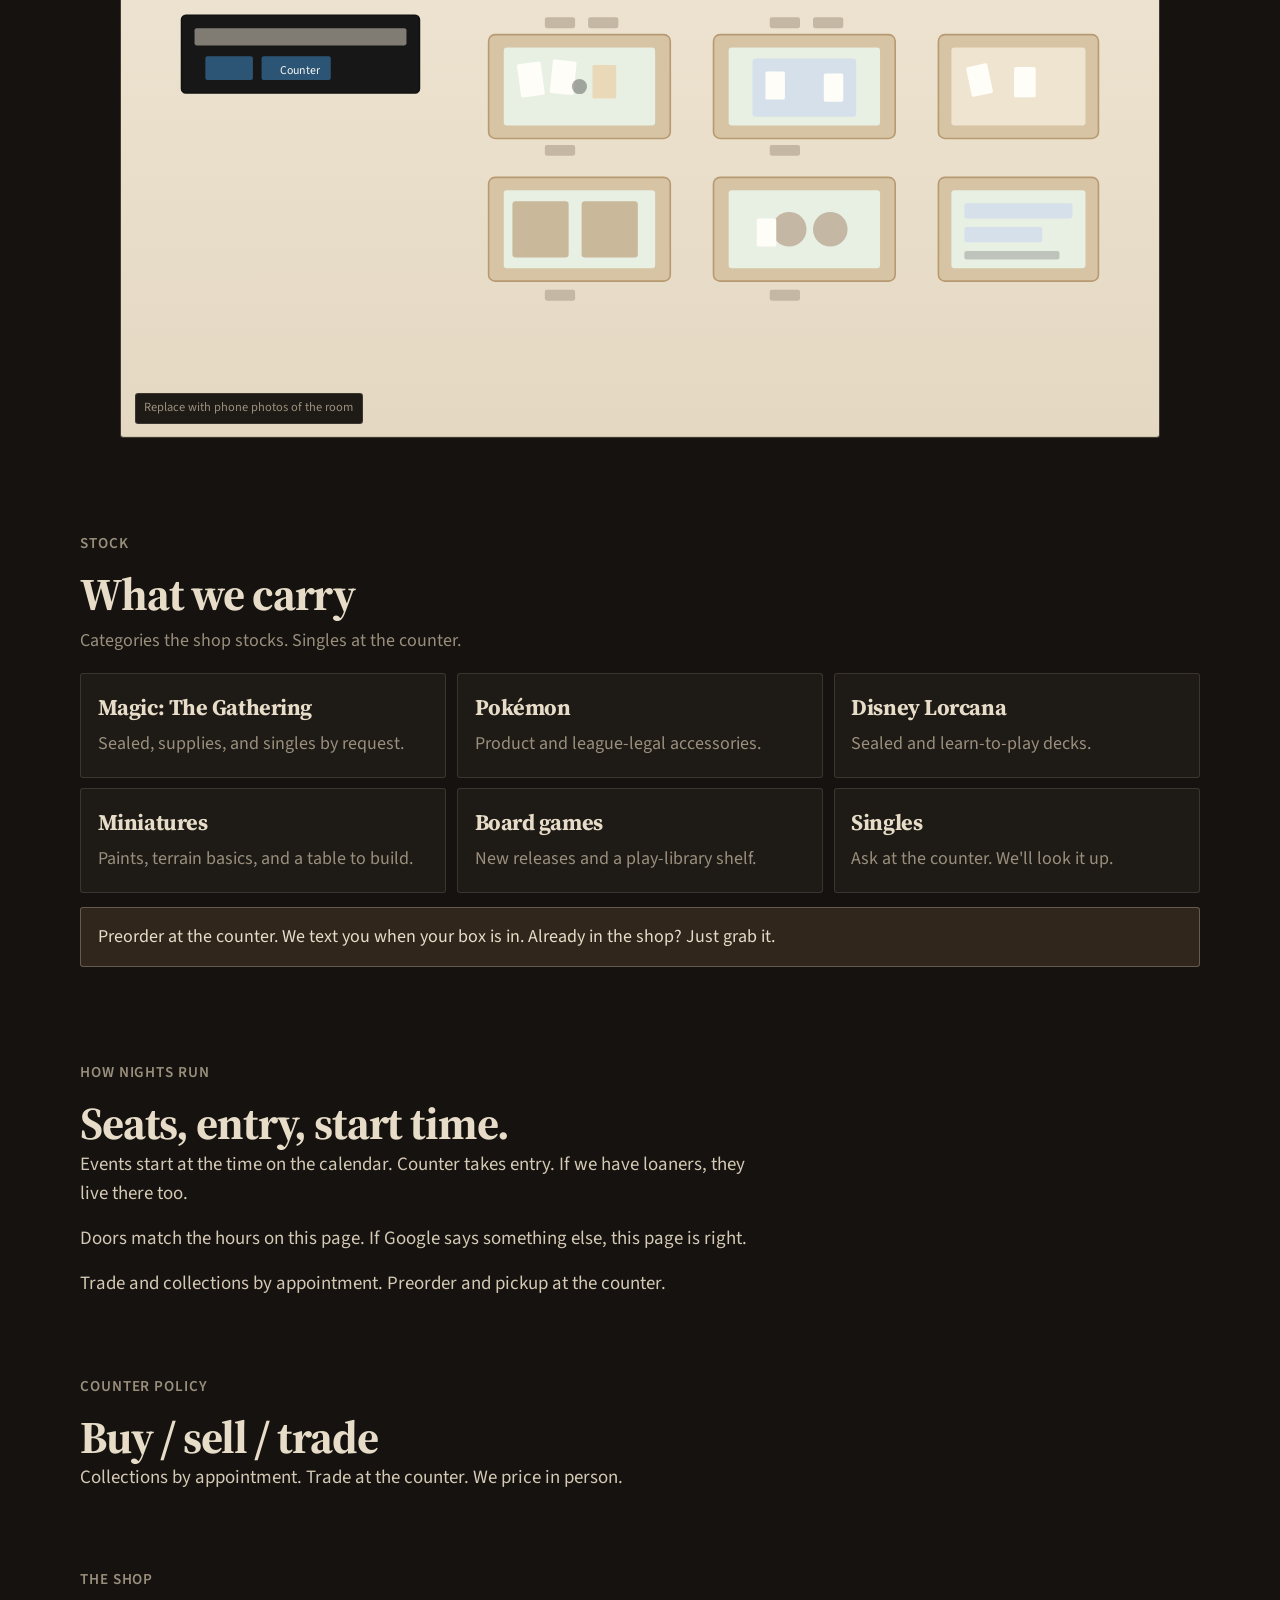
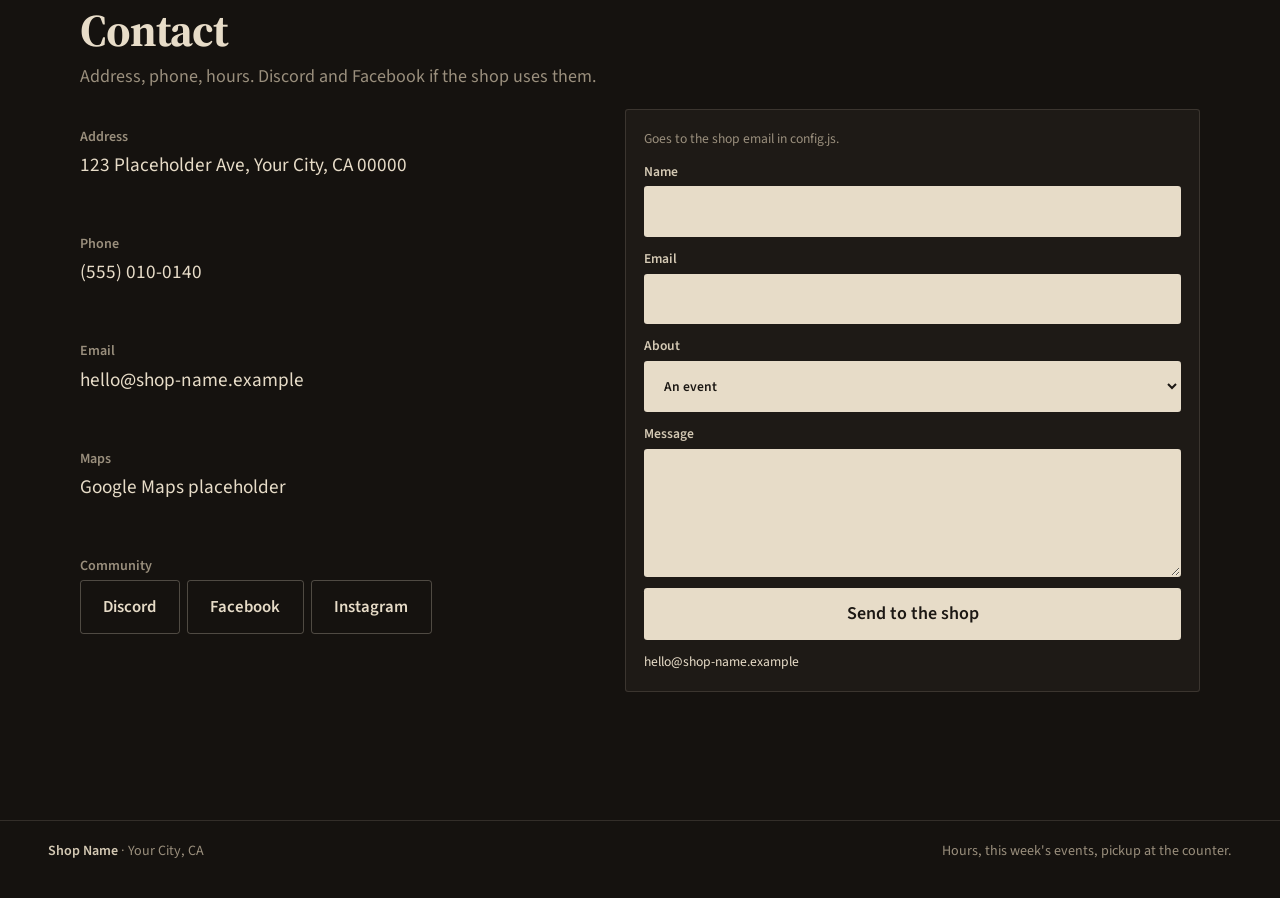
==== commit 8c30fff6: "Make the shop starter a door, not a Wix blank page. Warm interior, parchment hours on the first scre" ====
--- a/index.html
+++ b/index.html
@@ -3,8 +3,8 @@
 <head>
   <meta charset="utf-8">
   <meta name="viewport" content="width=device-width, initial-scale=1">
-  <meta name="theme-color" content="#f6f6f4">
-  <meta name="color-scheme" content="light">
+  <meta name="theme-color" content="#15120f">
+  <meta name="color-scheme" content="dark">
   <title>Shop Name · Your City, CA</title>
   <meta name="description" content="Shop Name in Your City, CA. Hours, this week's events, pickup.">
   <meta property="og:title" content="Shop Name — Your City, CA">
@@ -52,24 +52,23 @@
   </nav>
 
   <main id="main">
-    <section class="hero">
-      <p class="kicker"><span data-bind="CITY">Your City, CA</span></p>
-      <h1 data-bind="SHOP_NAME">Shop Name</h1>
-      <p class="lede" data-bind="TAGLINE">Hours, this week's events, pickup at the counter.</p>
-      <div class="hero-actions">
-        <a class="btn btn-primary" href="events.html">This week's events</a>
-        <a class="btn btn-ghost" href="#contact">Hours &amp; pickup</a>
-      </div>
-    </section>
-
-    <section class="hours" aria-labelledby="hours-heading">
-      <div class="hours-panel">
+    <section class="hero" id="hours">
+      <div class="hero-copy">
+        <p class="kicker"><span data-bind="CITY">Your City, CA</span></p>
+        <h1 data-bind="SHOP_NAME">Shop Name</h1>
+        <p class="lede" data-bind="TAGLINE">Hours, this week's events, pickup at the counter.</p>
+        <div class="hero-actions">
+          <a class="btn btn-primary" href="events.html">This week's events</a>
+          <a class="btn btn-ghost" href="#contact">Pickup</a>
+        </div>
+      </div>
+      <aside class="hours-panel" aria-labelledby="hours-heading">
         <div>
           <h2 id="hours-heading">Hours</h2>
           <p>Same times as the sign. If Google is wrong, this is right.</p>
         </div>
         <ul class="hours-list" data-hours></ul>
-      </div>
+      </aside>
     </section>
 
     <section class="section" aria-labelledby="tonight-heading">
--- a/styles.css
+++ b/styles.css
@@ -1,24 +1,30 @@
-/* LGS starter — stone storefront. Serif shop sign, black type, no cafe cream, no studio red. */
+/* LGS starter — shop interior after dark. Warm wall, parchment hours sign.
+   Not a Wix blank page. Not Open Tonight (no LED red, no Syne, no pointer glow). */
 :root {
-  --paper: #f6f6f4;
-  --paper-2: #ffffff;
-  --paper-3: #ecece8;
-  --ink: #171717;
-  --ink-soft: #2a2a2a;
-  --muted: #5c5c59;
-  --line: #e3e3de;
-  --line-strong: #c9c9c2;
-  --navy: #171717;
-  --navy-soft: #f0f0ec;
-  --navy-mid: #2e2e2e;
-  --open-ink: #1a6b46;
-  --closed-ink: #5c5c59;
+  --paper: #15120f;
+  --paper-2: #1e1a16;
+  --paper-3: #26211b;
+  --ink: #e7dcc8;
+  --ink-soft: #d4c9b4;
+  --muted: #9a8f7d;
+  --line: rgba(231, 220, 200, 0.14);
+  --line-strong: rgba(231, 220, 200, 0.28);
+  --navy: #e7dcc8;
+  --navy-soft: rgba(212, 165, 116, 0.14);
+  --navy-mid: #c9b89a;
+  --open-ink: #8fbf96;
+  --closed-ink: #9a8f7d;
+  --sign: #e7dcc8;
+  --sign-ink: #1c1814;
+  --sign-muted: #5e564c;
+  --sign-line: #cfc3ad;
+  --lamp: #d4a574;
   --space: clamp(1.35rem, 4.2vw, 3rem);
   --wide: 76rem;
-  --radius: 0.55rem;
+  --radius: 0.2rem;
   --font-display: "Source Serif 4", "Iowan Old Style", "Palatino Linotype", Palatino, serif;
   --font-body: "Source Sans 3", "Segoe UI", system-ui, sans-serif;
-  color-scheme: light;
+  color-scheme: dark;
 }
 
 *,
@@ -82,9 +88,10 @@
   align-items: center;
   justify-content: space-between;
   gap: 0.75rem;
-  padding: 1rem var(--space);
-  background: var(--paper);
+  padding: 1.15rem var(--space);
+  background: color-mix(in srgb, var(--paper) 88%, #000);
   border-bottom: 1px solid var(--line);
+  backdrop-filter: blur(10px);
 }
 
 .brand {
@@ -212,9 +219,32 @@
 main { padding-bottom: 4.5rem; }
 
 .hero {
-  padding: clamp(3.25rem, 10vw, 6.5rem) var(--space) clamp(2rem, 5vw, 3.25rem);
+  position: relative;
+  display: grid;
+  gap: clamp(1.75rem, 4vw, 3rem);
+  padding: clamp(2.5rem, 7vw, 5rem) var(--space) clamp(2.25rem, 5vw, 3.5rem);
   max-width: var(--wide);
   margin: 0 auto;
+  align-items: end;
+}
+.hero::before {
+  content: "";
+  position: absolute;
+  left: 8%;
+  top: -4rem;
+  width: min(36rem, 70vw);
+  height: 28rem;
+  background: radial-gradient(circle, color-mix(in srgb, var(--lamp) 22%, transparent), transparent 70%);
+  pointer-events: none;
+  z-index: 0;
+}
+.hero-copy,
+.hero .hours-panel { position: relative; z-index: 1; }
+@media (min-width: 900px) {
+  .hero {
+    grid-template-columns: 1.05fr 0.95fr;
+    align-items: stretch;
+  }
 }
 
 .kicker {
@@ -266,69 +296,65 @@
   border: 1px solid transparent;
 }
 .btn-primary {
-  background: var(--navy);
-  color: var(--paper-2);
-}
-.btn-primary:hover { color: var(--paper-2); background: var(--navy-mid); }
+  background: var(--sign);
+  color: var(--sign-ink);
+}
+.btn-primary:hover { color: var(--sign-ink); background: #f3eadc; }
 .btn-ghost {
   background: transparent;
   color: var(--ink);
   border-color: var(--line-strong);
 }
-.btn-ghost:hover { border-color: var(--navy); color: var(--navy); }
+.btn-ghost:hover { border-color: var(--lamp); color: var(--lamp); }
 
 /* —— hours table —— */
-.hours {
-  margin: 0 auto clamp(2.5rem, 6vw, 4rem);
-  max-width: var(--wide);
-  padding: 0 var(--space);
-}
 .hours-panel {
-  background: var(--paper-2);
-  border: 1px solid var(--line);
-  border-radius: var(--radius);
-  padding: clamp(1.5rem, 3.5vw, 2.15rem);
-  display: grid;
-  gap: 1.5rem;
-}
-@media (min-width: 760px) {
-  .hours-panel { grid-template-columns: 0.85fr 1.15fr; align-items: start; }
-}
-.hours h2 {
+  background: var(--sign);
+  color: var(--sign-ink);
+  border: 1px solid var(--sign-line);
+  border-radius: var(--radius);
+  padding: clamp(1.35rem, 3vw, 1.85rem) clamp(1.35rem, 3vw, 1.85rem) 1.1rem;
+  display: grid;
+  gap: 1.1rem;
+  box-shadow:
+    0 24px 50px rgba(0, 0, 0, 0.35),
+    0 0 0 1px rgba(255, 255, 255, 0.06) inset;
+}
+.hours-panel h2 {
   font-family: var(--font-display);
-  font-size: clamp(1.85rem, 3.4vw, 2.4rem);
+  font-size: clamp(1.7rem, 3vw, 2.1rem);
   font-weight: 700;
   letter-spacing: -0.02em;
-  margin: 0 0 0.4rem;
-}
-.hours p { margin: 0; color: var(--muted); }
+  margin: 0 0 0.3rem;
+  color: var(--sign-ink);
+}
+.hours-panel p { margin: 0; color: var(--sign-muted); }
 
 .hours-list {
   list-style: none;
   margin: 0;
   padding: 0;
-  border-top: 1px solid var(--line);
+  border-top: 1px solid var(--sign-line);
 }
 .hours-list li {
   display: flex;
   justify-content: space-between;
   gap: 1rem;
-  padding: 0.72rem 0;
-  border-bottom: 1px solid var(--line);
+  padding: 0.62rem 0;
+  border-bottom: 1px solid var(--sign-line);
   font-variant-numeric: tabular-nums;
-  font-size: 1.08rem;
-  color: var(--ink-soft);
+  font-size: 1.05rem;
+  color: var(--sign-ink);
 }
 .hours-list li.is-today {
-  color: var(--ink);
-  font-weight: 600;
-  background: var(--navy-soft);
+  font-weight: 700;
+  background: color-mix(in srgb, var(--lamp) 22%, var(--sign));
   margin: 0 -0.55rem;
   padding-left: 0.55rem;
   padding-right: 0.55rem;
 }
 .hours-list .day {
-  font-size: 1.08rem;
+  font-size: 1.05rem;
 }
 
 /* —— sections —— */
@@ -563,8 +589,8 @@
   padding: 0.7rem 0.9rem;
   border-radius: var(--radius);
   border: 1px solid var(--line-strong);
-  background: #fff;
-  color: var(--ink);
+  background: var(--sign);
+  color: var(--sign-ink);
 }
 input::placeholder,
 textarea::placeholder {
@@ -576,12 +602,12 @@
   min-height: 3.25rem;
   border: 0;
   border-radius: var(--radius);
-  background: var(--navy);
-  color: var(--paper-2);
+  background: var(--sign);
+  color: var(--sign-ink);
   font-weight: 600;
   padding: 0.65rem 1.05rem;
 }
-form button:hover { background: var(--navy-mid); }
+form button:hover { background: #f3eadc; }
 .form-hint { margin: 0; color: var(--muted); font-size: 0.85rem; }
 
 .site-footer {
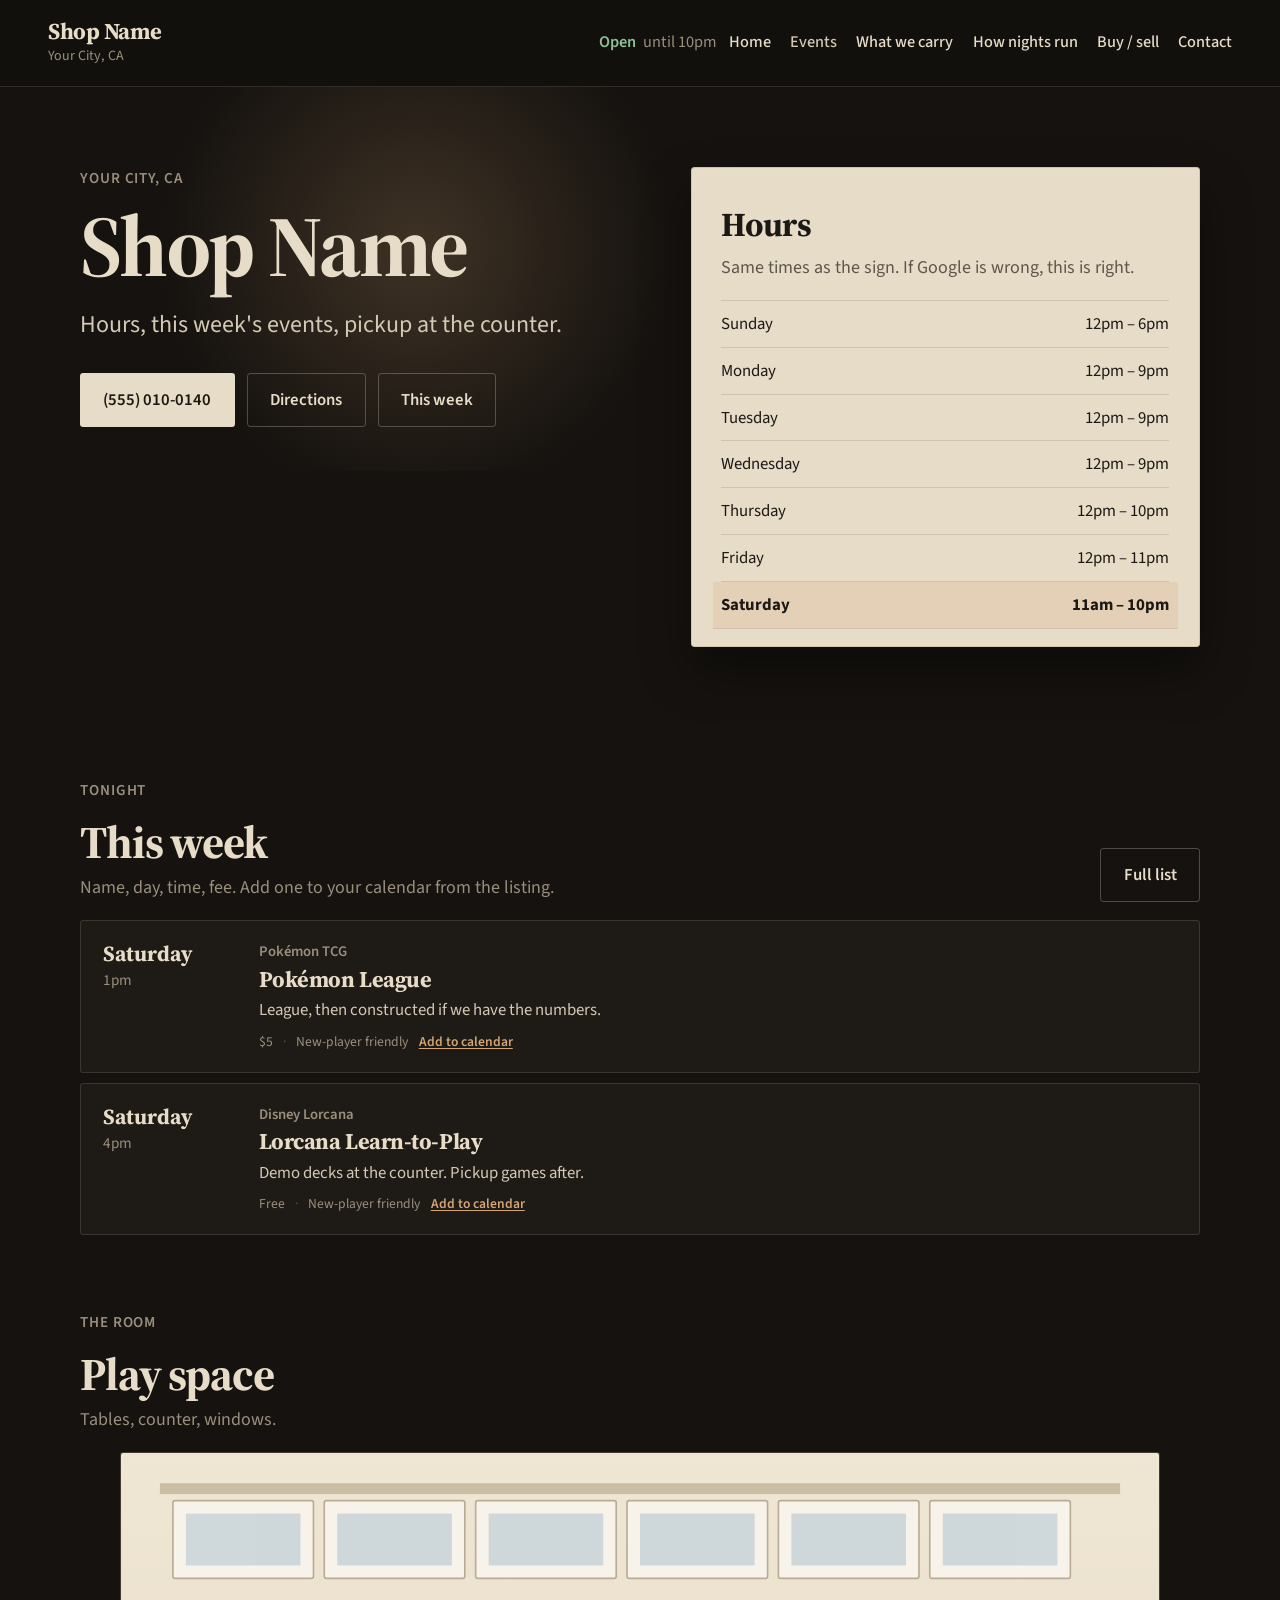
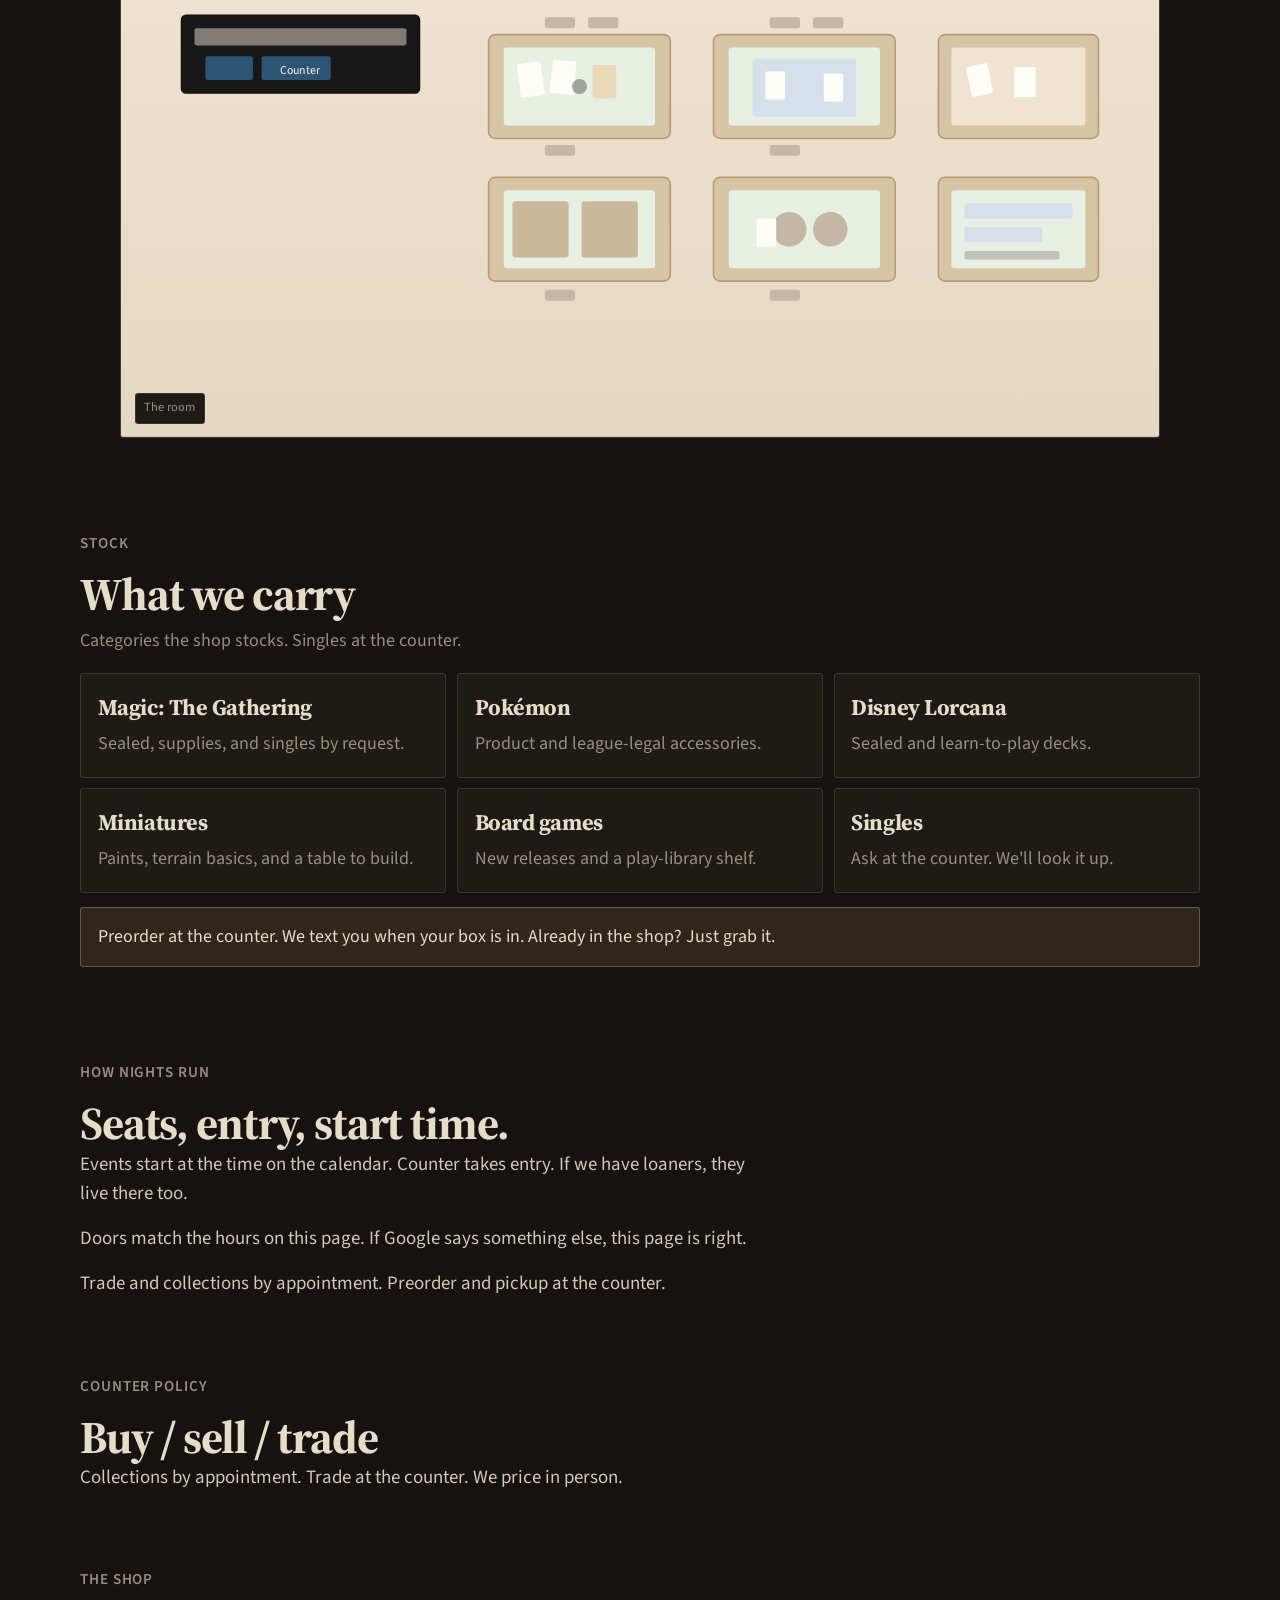
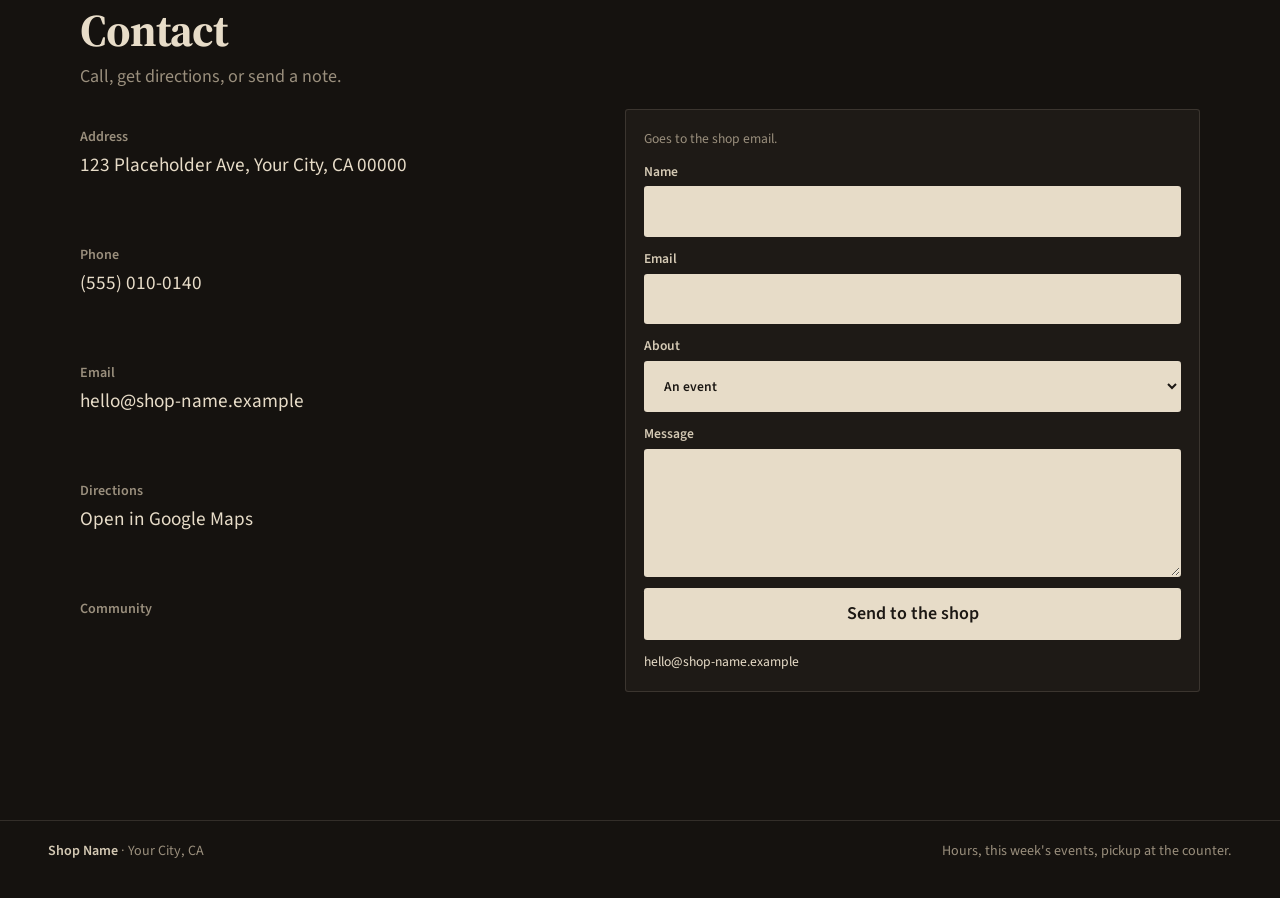
==== commit 3c1c73a1: "Make the shop door do work. Call, directions, a live open/closed tick, and add-to-calendar on events" ====
--- a/index.html
+++ b/index.html
@@ -58,8 +58,9 @@
         <h1 data-bind="SHOP_NAME">Shop Name</h1>
         <p class="lede" data-bind="TAGLINE">Hours, this week's events, pickup at the counter.</p>
         <div class="hero-actions">
-          <a class="btn btn-primary" href="events.html">This week's events</a>
-          <a class="btn btn-ghost" href="#contact">Pickup</a>
+          <a class="btn btn-primary" data-bind="PHONE" data-bind-href="PHONE" href="tel:+15550100140">(555) 010-0140</a>
+          <a class="btn btn-ghost" data-bind-href="MAPS_URL" href="https://www.google.com/maps/search/?api=1&query=Your+City+CA">Directions</a>
+          <a class="btn btn-ghost" href="events.html">This week</a>
         </div>
       </div>
       <aside class="hours-panel" aria-labelledby="hours-heading">
@@ -76,11 +77,11 @@
         <div>
           <p class="kicker" data-events-kicker>This week</p>
           <h2 id="tonight-heading">This week</h2>
-          <p class="sub">What the shop is running. Edit EVENTS in config.js.</p>
+          <p class="sub">Name, day, time, fee. Add one to your calendar from the listing.</p>
         </div>
         <a class="btn btn-ghost" href="events.html">Full list</a>
       </div>
-      <div class="event-list" data-events-home><noscript><p class="empty-week">Turn on JavaScript to load hours and this week from config.js.</p></noscript></div>
+      <div class="event-list" data-events-home><noscript><p class="empty-week">Turn on JavaScript to load hours and this week.</p></noscript></div>
     </section>
 
     <section class="section" aria-labelledby="room-heading">
@@ -88,7 +89,7 @@
         <div>
           <p class="kicker">The room</p>
           <h2 id="room-heading">Play space</h2>
-          <p class="sub">Swap this drawing for photos of the actual tables.</p>
+          <p class="sub">Tables, counter, windows.</p>
         </div>
       </div>
       <figure class="room">
@@ -180,7 +181,7 @@
             <rect x="600" y="404" width="28" height="10" rx="2"/>
           </g>
         </svg>
-        <figcaption class="room-caption">Replace with phone photos of the room</figcaption>
+        <figcaption class="room-caption">The room</figcaption>
       </figure>
     </section>
 
@@ -215,7 +216,7 @@
         <div>
           <p class="kicker">The shop</p>
           <h2 id="contact-heading">Contact</h2>
-          <p class="sub">Address, phone, hours. Discord and Facebook if the shop uses them.</p>
+          <p class="sub">Call, get directions, or send a note.</p>
         </div>
       </div>
       <div class="contact-grid">
@@ -235,8 +236,8 @@
             <dd><a data-bind="EMAIL" data-bind-href="EMAIL" href="mailto:hello@shop-name.example">hello@shop-name.example</a></dd>
           </div>
           <div>
-            <dt>Maps</dt>
-            <dd><a data-bind-href="MAPS_URL" href="https://www.google.com/maps/search/?api=1&query=Your+City+CA">Google Maps placeholder</a></dd>
+            <dt>Directions</dt>
+            <dd><a data-bind-href="MAPS_URL" href="https://www.google.com/maps/search/?api=1&query=Your+City+CA">Open in Google Maps</a></dd>
           </div>
           <div>
             <dt>Community</dt>
@@ -253,7 +254,7 @@
           <input type="hidden" name="_template" value="table">
           <input type="hidden" name="_captcha" value="false">
           <input type="hidden" name="_next" value="">
-          <p class="form-hint">Goes to the shop email in config.js.</p>
+          <p class="form-hint">Goes to the shop email.</p>
           <label>
             Name
             <input type="text" name="name" autocomplete="name" required>
--- a/styles.css
+++ b/styles.css
@@ -461,6 +461,15 @@
   margin-right: 0.65rem;
   color: var(--line-strong);
 }
+.event-cal {
+  color: var(--lamp);
+  text-decoration: underline;
+  text-underline-offset: 0.18em;
+  font-weight: 600;
+}
+.event-cal:hover { color: var(--ink); }
+.socials a[hidden] { display: none; }
+
 
 .empty-week {
   border: 1px dashed var(--line-strong);
